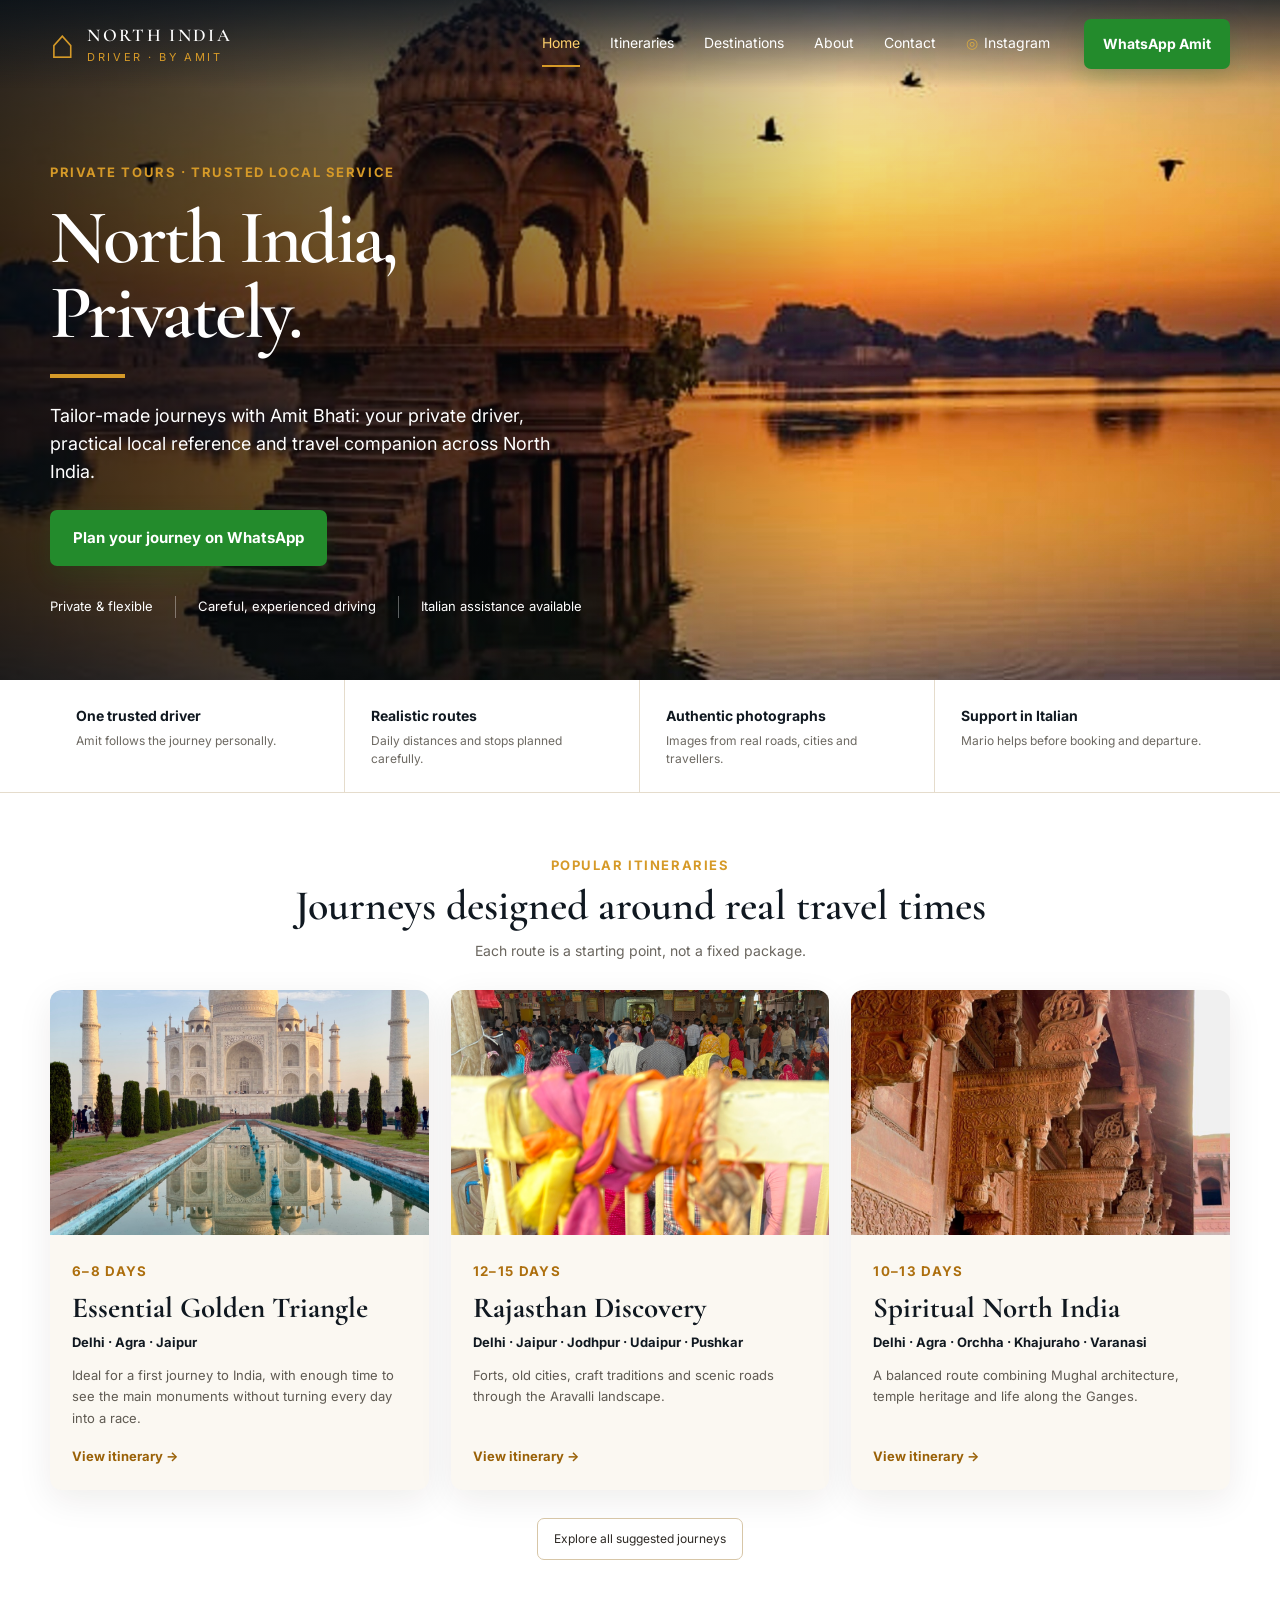
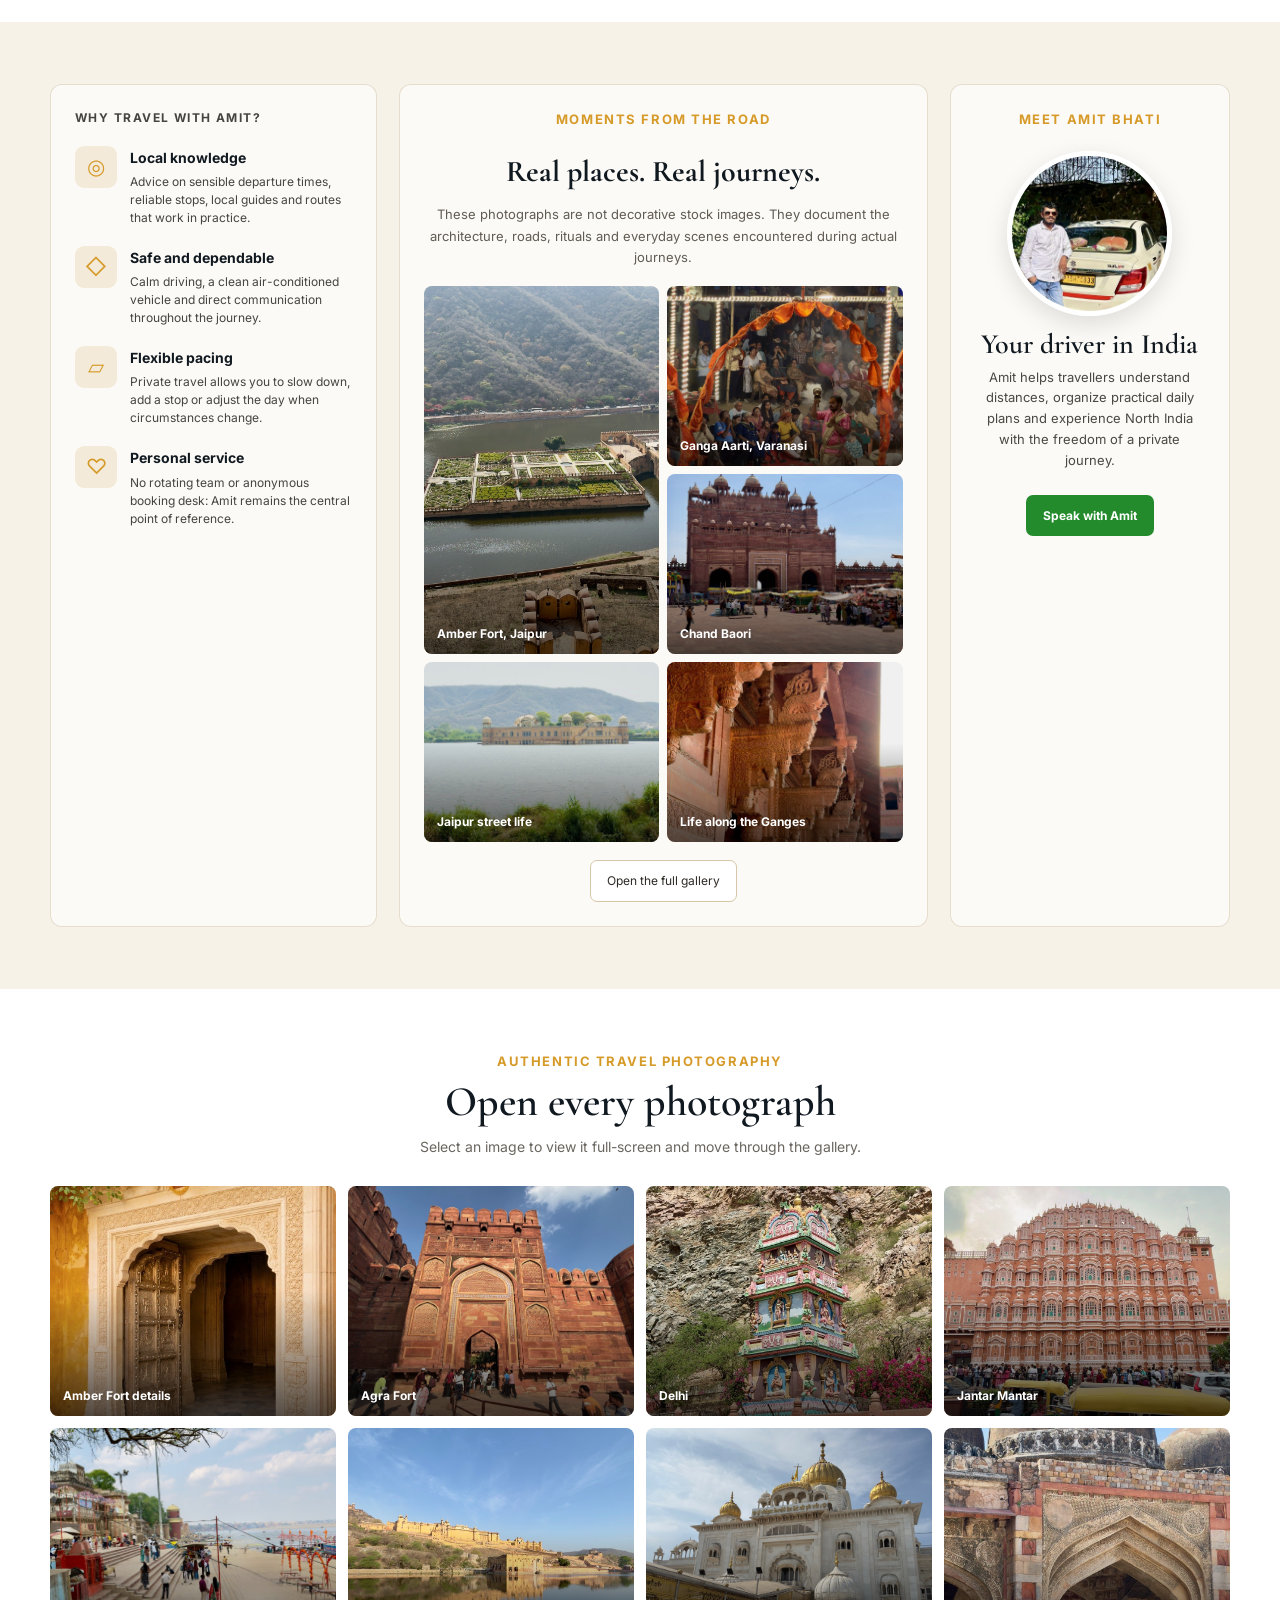
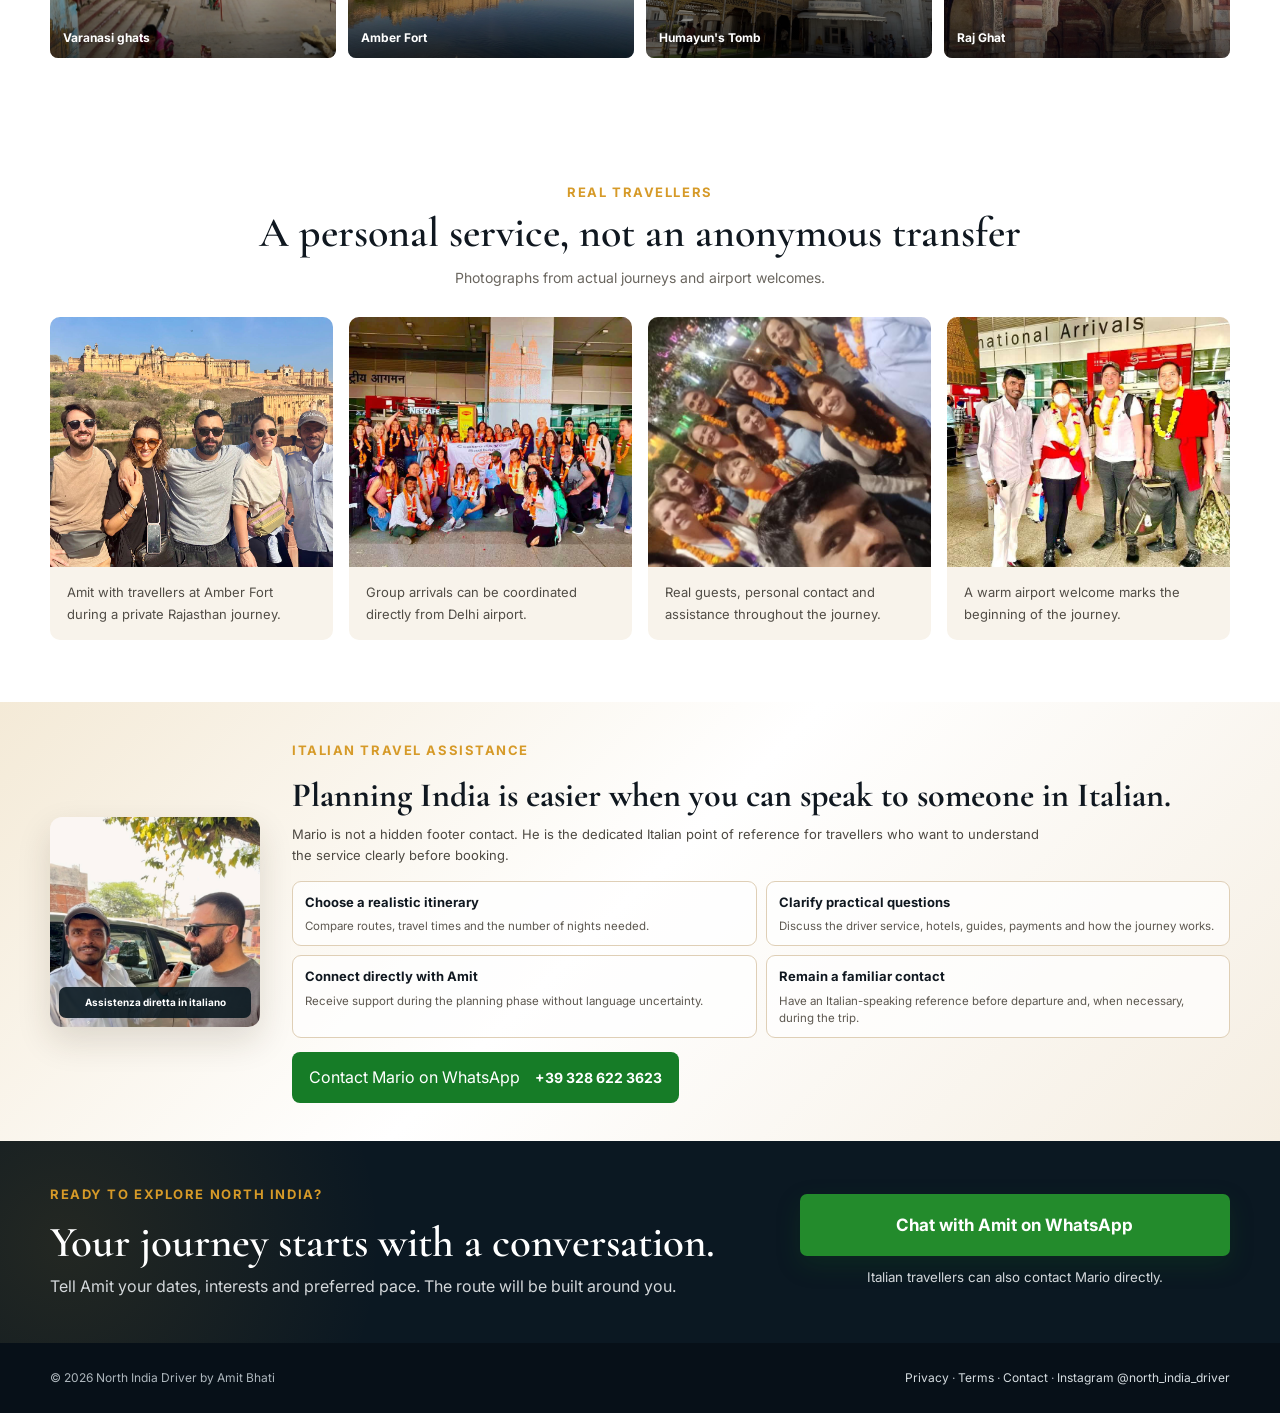
==== index.html @ 74a157ad "Add files via upload Initial website publication" ====
<!DOCTYPE html>

<html lang="en">
<head>
<meta charset="utf-8"/>
<meta content="width=device-width,initial-scale=1" name="viewport"/>
<title>North India Driver by Amit | Private Tailor-made Journeys</title>
<meta content="Private journeys across Delhi, Agra, Rajasthan, Varanasi and North India with Amit Bhati, plus dedicated Italian assistance from Mario." name="description"/>
<meta content="North India Driver by Amit | Private Tailor-made Journeys" property="og:title"/>
<meta content="Private journeys across Delhi, Agra, Rajasthan, Varanasi and North India with Amit Bhati, plus dedicated Italian assistance from Mario." property="og:description"/>
<meta content="https://www.northindiadriver.com/assets/images/hero-gadisar-sunset-wide.jpg" property="og:image"/>
<link href="assets/css/styles.css" rel="stylesheet"/>
<link href="assets/css/home-v12.css" rel="stylesheet"/>
<link href="https://www.northindiadriver.com/" rel="canonical"/><meta content="website" property="og:type"/><meta content="https://www.northindiadriver.com/" property="og:url"/></head>
<body class="v12-page">
<header class="v12-header" data-v12-header="">
<div class="v12-shell v12-nav">
<a aria-label="North India Driver home" class="v12-brand" href="index.html">
<span class="v12-brand-mark">⌂</span>
<span><strong>NORTH INDIA</strong><small>DRIVER · BY AMIT</small></span>
</a>
<nav class="v12-links" data-v12-menu="">
<a class="active" href="index.html">Home</a><a href="journeys.html">Itineraries</a><a href="places.html">Destinations</a><a href="#about-amit">About</a><a href="contact.html">Contact</a><a aria-label="Instagram north_india_driver" class="v18-instagram-link" href="https://www.instagram.com/north_india_driver/" rel="noopener" target="_blank">Instagram</a>
</nav>
<button aria-expanded="false" aria-label="Open menu" class="v12-menu" data-v12-toggle="" type="button">☰</button>
<a class="v12-whatsapp v12-whatsapp-top" href="https://wa.me/917982911129" rel="noopener" target="_blank">WhatsApp Amit</a>
</div>
</header>
<main>
<section class="v12-hero">
<div class="v12-shell v12-hero-inner">
<div class="v12-hero-copy">
<p class="v12-kicker">PRIVATE TOURS · TRUSTED LOCAL SERVICE</p>
<h1>North India,<br/>Privately.</h1>
<span class="v12-gold-line"></span>
<p class="v12-lead">Tailor-made journeys with Amit Bhati: your private driver, practical local reference and travel companion across North India.</p>
<a class="v12-whatsapp v12-whatsapp-main" href="https://wa.me/917982911129" rel="noopener" target="_blank">Plan your journey on WhatsApp</a>
<div class="v12-hero-trust"><span>Private &amp; flexible</span><span>Careful, experienced driving</span><span>Italian assistance available</span></div>
</div>
</div>
</section>
<section class="v13-trust-strip">
<div class="v12-shell v13-trust-grid">
<div><strong>One trusted driver</strong><span>Amit follows the journey personally.</span></div>
<div><strong>Realistic routes</strong><span>Daily distances and stops planned carefully.</span></div>
<div><strong>Authentic photographs</strong><span>Images from real roads, cities and travellers.</span></div>
<div><strong>Support in Italian</strong><span>Mario helps before booking and departure.</span></div>
</div>
</section>
<section class="v12-section v12-journeys">
<div class="v12-shell">
<div class="v12-heading"><p>POPULAR ITINERARIES</p><h2>Journeys designed around real travel times</h2><span>Each route is a starting point, not a fixed package.</span></div>
<div class="v13-featured-grid">
<a class="v13-featured-card" href="journeys.html#golden-triangle"><img alt="Taj Mahal at sunrise" src="assets/images/golden-triangle-taj.jpg?v=17"/><div><small>6–8 DAYS</small><h3>Essential Golden Triangle</h3><p>Delhi · Agra · Jaipur</p><span>Ideal for a first journey to India, with enough time to see the main monuments without turning every day into a race.</span><b>View itinerary →</b></div></a>
<a class="v13-featured-card" href="journeys.html#rajasthan"><img alt="Hawa Mahal in Jaipur" src="assets/images/rajasthan-hawa-mahal.jpg?v=17"/><div><small>12–15 DAYS</small><h3>Rajasthan Discovery</h3><p>Delhi · Jaipur · Jodhpur · Udaipur · Pushkar</p><span>Forts, old cities, craft traditions and scenic roads through the Aravalli landscape.</span><b>View itinerary →</b></div></a>
<a class="v13-featured-card" href="journeys.html#spiritual"><img alt="Monks beside the Ganges in Varanasi" src="assets/images/varanasi-monks-river.jpg"/><div><small>10–13 DAYS</small><h3>Spiritual North India</h3><p>Delhi · Agra · Orchha · Khajuraho · Varanasi</p><span>A balanced route combining Mughal architecture, temple heritage and life along the Ganges.</span><b>View itinerary →</b></div></a>
</div>
<div class="v13-center"><a class="v12-light-btn" href="journeys.html">Explore all suggested journeys</a></div>
</div>
</section>
<section class="v12-section v12-story" id="about-amit">
<div class="v12-shell v12-story-grid">
<div class="v12-why">
<p class="v12-label">WHY TRAVEL WITH AMIT?</p>
<article><span>◎</span><div><h3>Local knowledge</h3><p>Advice on sensible departure times, reliable stops, local guides and routes that work in practice.</p></div></article>
<article><span>◇</span><div><h3>Safe and dependable</h3><p>Calm driving, a clean air-conditioned vehicle and direct communication throughout the journey.</p></div></article>
<article><span>▱</span><div><h3>Flexible pacing</h3><p>Private travel allows you to slow down, add a stop or adjust the day when circumstances change.</p></div></article>
<article><span>♡</span><div><h3>Personal service</h3><p>No rotating team or anonymous booking desk: Amit remains the central point of reference.</p></div></article>
</div>
<div class="v12-road" id="road-gallery">
<p class="v12-label">MOMENTS FROM THE ROAD</p>
<h3 class="v13-gallery-title">Real places. Real journeys.</h3>
<p class="v13-gallery-intro">These photographs are not decorative stock images. They document the architecture, roads, rituals and everyday scenes encountered during actual journeys.</p>
<div class="v13-road-grid">
<button class="v13-photo v13-photo-large" data-caption="Amber Fort gardens, Jaipur" data-lightbox="assets/images/amber-fort-garden.jpg"><img alt="Amber Fort gardens" src="assets/images/amber-fort-garden.jpg"/><span>Amber Fort, Jaipur</span></button>
<button class="v13-photo" data-caption="Evening Ganga Aarti, Varanasi" data-lightbox="assets/images/varanasi-aarti.jpg?v=17"><img alt="Ganga Aarti in Varanasi" src="assets/images/varanasi-aarti.jpg?v=17"/><span>Ganga Aarti, Varanasi</span></button>
<button class="v13-photo" data-caption="Chand Baori stepwell, Abhaneri" data-lightbox="assets/images/chand-baori.jpg"><img alt="Chand Baori stepwell" src="assets/images/chand-baori.jpg"/><span>Chand Baori</span></button>
<button class="v13-photo" data-caption="Street life at Hawa Mahal, Jaipur" data-lightbox="assets/images/hawa-mahal-street.jpg"><img alt="Street life at Hawa Mahal" src="assets/images/hawa-mahal-street.jpg"/><span>Jaipur street life</span></button>
<button class="v13-photo" data-caption="Life beside the Ganges, Varanasi" data-lightbox="assets/images/varanasi-monks-river.jpg"><img alt="Monks beside the Ganges" src="assets/images/varanasi-monks-river.jpg"/><span>Life along the Ganges</span></button>
</div>
<a class="v12-light-btn" href="#full-gallery">Open the full gallery</a>
</div>
<aside class="v12-amit-card">
<p class="v12-label">MEET AMIT BHATI</p>
<img alt="Amit Bhati, private driver in North India" src="assets/images/amit-car.jpg"/>
<h3>Your driver in India</h3>
<p>Amit helps travellers understand distances, organize practical daily plans and experience North India with the freedom of a private journey.</p>
<a class="v12-green-btn" href="https://wa.me/917982911129" rel="noopener" target="_blank">Speak with Amit</a>
</aside>
</div>
</section>
<section class="v12-section v13-full-gallery" id="full-gallery">
<div class="v12-shell">
<div class="v12-heading"><p>AUTHENTIC TRAVEL PHOTOGRAPHY</p><h2>Open every photograph</h2><span>Select an image to view it full-screen and move through the gallery.</span></div>
<div class="v13-gallery-grid">
<button data-caption="Decorated doorway at Amber Fort" data-lightbox="assets/images/amber-doorway.jpg"><img alt="Decorated doorway at Amber Fort" src="assets/images/amber-doorway.jpg"/><span>Amber Fort details</span></button>
<button data-caption="Agra Fort" data-lightbox="assets/images/agra-fort.jpg"><img alt="Agra Fort" src="assets/images/agra-fort.jpg"/><span>Agra Fort</span></button>
<button data-caption="Gurdwara in Delhi" data-lightbox="assets/images/gurdwara.jpg"><img alt="Gurdwara in Delhi" src="assets/images/gurdwara.jpg"/><span>Delhi</span></button>
<button data-caption="Jantar Mantar, Jaipur" data-lightbox="assets/images/jantar-mantar.jpg"><img alt="Jantar Mantar Jaipur" src="assets/images/jantar-mantar.jpg"/><span>Jantar Mantar</span></button>
<button data-caption="Varanasi ghats during the day" data-lightbox="assets/images/varanasi-ghats-day.jpg"><img alt="Varanasi ghats" src="assets/images/varanasi-ghats-day.jpg"/><span>Varanasi ghats</span></button>
<button data-caption="Amber Fort and Maota Lake" data-lightbox="assets/images/amber-lake-view.jpg"><img alt="Amber Fort and lake" src="assets/images/amber-lake-view.jpg"/><span>Amber Fort</span></button>
<button data-caption="Humayun's Tomb, Delhi" data-lightbox="assets/images/humayun-tomb.jpg"><img alt="Humayun's Tomb" src="assets/images/humayun-tomb.jpg"/><span>Humayun's Tomb</span></button>
<button data-caption="Raj Ghat memorial, Delhi" data-lightbox="assets/images/raj-ghat.jpg"><img alt="Raj Ghat memorial" src="assets/images/raj-ghat.jpg"/><span>Raj Ghat</span></button>
</div>
</div>
</section>
<section class="v12-section v12-proof">
<div class="v12-shell">
<div class="v12-heading"><p>REAL TRAVELLERS</p><h2>A personal service, not an anonymous transfer</h2><span>Photographs from actual journeys and airport welcomes.</span></div>
<div class="v12-proof-grid v18-proof-grid">
<figure><img alt="Amit with travellers at Amber Fort" src="assets/images/real-travellers-amber.jpg?v=18"/><figcaption>Amit with travellers at Amber Fort during a private Rajasthan journey.</figcaption></figure>
<figure><img alt="Large group welcomed at Delhi airport" src="assets/images/real-travellers-airport-group.jpg?v=18"/><figcaption>Group arrivals can be coordinated directly from Delhi airport.</figcaption></figure>
<figure><img alt="Amit with a group of travellers" src="assets/images/real-travellers-selfie.jpg?v=18"/><figcaption>Real guests, personal contact and assistance throughout the journey.</figcaption></figure>
<figure><img alt="Travellers welcomed at Delhi airport" src="assets/images/real-travellers-airport-welcome.jpg?v=18"/><figcaption>A warm airport welcome marks the beginning of the journey.</figcaption></figure>
</div>
</div>
</section>
<section class="v13-italian" id="italian-assistance">
<div class="v12-shell v13-italian-grid">
<div class="v13-italian-image"><img alt="Mario, Italian assistance for North India Driver" src="assets/images/mario-india.jpg?v=17"/><span>Assistenza diretta in italiano</span></div>
<div class="v13-italian-copy">
<p class="v12-label">ITALIAN TRAVEL ASSISTANCE</p>
<h2>Planning India is easier when you can speak to someone in Italian.</h2>
<p class="v13-italian-lead">Mario is not a hidden footer contact. He is the dedicated Italian point of reference for travellers who want to understand the service clearly before booking.</p>
<div class="v13-support-list">
<div><strong>Choose a realistic itinerary</strong><span>Compare routes, travel times and the number of nights needed.</span></div>
<div><strong>Clarify practical questions</strong><span>Discuss the driver service, hotels, guides, payments and how the journey works.</span></div>
<div><strong>Connect directly with Amit</strong><span>Receive support during the planning phase without language uncertainty.</span></div>
<div><strong>Remain a familiar contact</strong><span>Have an Italian-speaking reference before departure and, when necessary, during the trip.</span></div>
</div>
<a class="v13-mario-btn" href="https://wa.me/393286223623" rel="noopener" target="_blank"><span>Contact Mario on WhatsApp</span><b>+39 328 622 3623</b></a>
</div>
</div>
</section>
<section class="v12-cta">
<div class="v12-shell v12-cta-grid"><div><p>READY TO EXPLORE NORTH INDIA?</p><h2>Your journey starts with a conversation.</h2><span>Tell Amit your dates, interests and preferred pace. The route will be built around you.</span></div><div class="v12-cta-action"><a class="v12-whatsapp v12-whatsapp-cta" href="https://wa.me/917982911129" rel="noopener" target="_blank">Chat with Amit on WhatsApp</a><small>Italian travellers can also contact Mario directly.</small></div></div>
</section>
</main>
<footer class="v12-footer"><div class="v12-shell"><span>© <span data-year=""></span> North India Driver by Amit Bhati</span><span><a href="privacy.html">Privacy</a> · <a href="terms.html">Terms</a> · <a href="contact.html">Contact</a> · <a href="https://www.instagram.com/north_india_driver/" rel="noopener" target="_blank">Instagram @north_india_driver</a></span></div></footer>
<div aria-hidden="true" class="v13-lightbox" data-lightbox-modal=""><button aria-label="Close gallery" class="v13-lightbox-close" data-lightbox-close="">×</button><button aria-label="Previous image" class="v13-lightbox-prev" data-lightbox-prev="">‹</button><figure><img alt="" data-lightbox-image=""/><figcaption data-lightbox-caption=""></figcaption></figure><button aria-label="Next image" class="v13-lightbox-next" data-lightbox-next="">›</button></div>
<script src="assets/js/main.js"></script>
</body>
</html>
---- assets/css/styles.css ----
:root{
  --forest:#1F4734;--forest-2:#173626;--sand:#D8C7A0;--ivory:#FAF8F4;
  --white:#FFFFFF;--charcoal:#2D2D2D;--muted:#6B6B6B;--gold:#B9933F;
  --line:rgba(45,45,45,.14);--shadow:0 12px 40px rgba(0,0,0,.06);
  --radius-s:4px;--radius-m:8px;--container:1280px;
  --space-1:.5rem;--space-2:1rem;--space-3:1.5rem;--space-4:2.5rem;
  --space-5:4rem;--space-6:6rem;--space-7:10rem
}
*{box-sizing:border-box}
html{scroll-behavior:smooth}
body{margin:0;font-family:Inter,ui-sans-serif,system-ui,-apple-system,BlinkMacSystemFont,"Segoe UI",sans-serif;color:var(--charcoal);background:var(--ivory);line-height:1.65;-webkit-font-smoothing:antialiased}
img{display:block;max-width:100%;height:auto}
a{color:inherit;text-decoration:none}
button,input,textarea,select{font:inherit}
button{cursor:pointer}
.skip-link{position:fixed;left:1rem;top:-4rem;z-index:1000;background:#fff;padding:.75rem 1rem;border-radius:4px}
.skip-link:focus{top:1rem}
.container{width:min(calc(100% - 3rem),var(--container));margin-inline:auto}
.eyebrow{text-transform:uppercase;letter-spacing:.16em;font-size:.74rem;font-weight:700;color:var(--gold)}
.display{font-family:Georgia,"Times New Roman",serif;font-weight:500;line-height:.98;letter-spacing:-.035em;margin:0}
h1{font-size:clamp(3.3rem,7vw,6.2rem)}
h2{font-size:clamp(2.5rem,4vw,4.4rem)}
h3{font-size:clamp(1.65rem,2vw,2.3rem)}
p{margin:0 0 1rem}
.lead{font-size:clamp(1.1rem,1.7vw,1.35rem);max-width:42rem}
.muted{color:var(--muted)}
.section{padding:var(--space-7) 0}
.section-sm{padding:var(--space-6) 0}
.surface{background:#fff}
.grid-2{display:grid;grid-template-columns:1fr 1fr;gap:clamp(2rem,5vw,6rem);align-items:center}
.grid-3{display:grid;grid-template-columns:repeat(3,1fr);gap:2rem}
.stack>*+*{margin-top:1.25rem}
.btn{display:inline-flex;align-items:center;justify-content:center;gap:.65rem;min-height:48px;padding:.8rem 1.25rem;border:1px solid transparent;border-radius:var(--radius-s);font-weight:650;transition:180ms ease-out}
.btn-primary{background:var(--forest);color:#fff}.btn-primary:hover{background:var(--forest-2);transform:translateY(-1px)}
.btn-secondary{border-color:rgba(255,255,255,.7);color:#fff;background:rgba(0,0,0,.08)}.btn-secondary:hover{background:rgba(255,255,255,.12)}
.btn-outline{border-color:var(--forest);color:var(--forest);background:transparent}.btn-outline:hover{background:rgba(31,71,52,.06)}
.text-link{font-weight:700;color:var(--forest);display:inline-flex;gap:.5rem;align-items:center}.text-link::after{content:"→";transition:180ms}.text-link:hover::after{transform:translateX(4px)}
.site-header{position:fixed;inset:0 0 auto;z-index:50;color:white;transition:240ms ease-out}
.site-header.scrolled,.site-header.inner{color:var(--charcoal);background:rgba(250,248,244,.96);backdrop-filter:blur(14px);border-bottom:1px solid rgba(45,45,45,.08)}
.nav{min-height:92px;display:grid;grid-template-columns:1fr auto 1fr;align-items:center;gap:2rem}
.brand{display:flex;align-items:center;gap:.8rem}.compass{width:34px;height:34px;border:1px solid currentColor;border-radius:50%;position:relative;display:inline-block}
.compass::before{content:"";position:absolute;left:50%;top:50%;width:2px;height:17px;background:currentColor;transform:translate(-50%,-50%) rotate(32deg)}
.brand-copy strong{display:block;font-family:Georgia,serif;font-size:1.1rem;font-weight:500}.brand-copy span{display:block;font-size:.67rem;letter-spacing:.08em;text-transform:uppercase;opacity:.8}
.nav-links{display:flex;gap:1.65rem;font-size:.92rem}.nav-actions{display:flex;justify-content:flex-end}.nav-toggle{display:none;background:none;border:0;color:inherit;padding:.5rem}.nav-toggle span{display:block;width:24px;height:1px;background:currentColor;margin:5px 0}
.hero{min-height:100svh;position:relative;color:#fff;display:flex;align-items:flex-end;background:linear-gradient(180deg,rgba(0,0,0,.16),rgba(0,0,0,.62)),url("https://images.unsplash.com/photo-1477587458883-47145ed94245?auto=format&fit=crop&w=2200&q=82") center/cover no-repeat}
.hero-content{padding:10rem 0 6rem;max-width:850px}.hero p{font-size:clamp(1.05rem,1.7vw,1.35rem);max-width:39rem;margin:1.5rem 0 2rem}.hero-actions{display:flex;gap:1rem;flex-wrap:wrap}.trust-row{display:flex;gap:1.5rem;flex-wrap:wrap;margin-top:2.5rem;font-size:.88rem;opacity:.9}.trust-row span::before{content:"✓";margin-right:.45rem;color:var(--sand)}
.intro-grid{display:grid;grid-template-columns:1.05fr .95fr;gap:6rem;align-items:start}.pillars{display:grid;grid-template-columns:repeat(3,1fr);gap:2rem;margin-top:4rem}.pillar{border-top:2px solid var(--forest);padding-top:1rem}.pillar h3{font-family:Georgia,serif;font-weight:500;font-size:1.6rem;margin:.2rem 0 .5rem}
.story-image{min-height:650px;background:url("https://images.unsplash.com/photo-1500530855697-b586d89ba3ee?auto=format&fit=crop&w=1400&q=82") center/cover;border-radius:var(--radius-m)}.story-panel{padding:clamp(1rem,4vw,4rem)}.signature{font-family:Georgia,serif;font-size:2rem;font-style:italic;color:var(--forest)}
.journeys-grid{display:grid;grid-template-columns:1.5fr 1fr;grid-template-rows:repeat(3,220px);gap:1rem;margin-top:3rem}.journey-tile{position:relative;overflow:hidden;border-radius:var(--radius-m);color:white;min-height:220px}.journey-tile:first-child{grid-row:1/4}.journey-tile img{width:100%;height:100%;object-fit:cover;transition:400ms ease-out}.journey-tile::after{content:"";position:absolute;inset:0;background:linear-gradient(180deg,transparent,rgba(0,0,0,.68))}.journey-tile:hover img{transform:scale(1.02)}.journey-copy{position:absolute;z-index:2;left:1.5rem;right:1.5rem;bottom:1.4rem}.journey-copy h3{font-family:Georgia,serif;font-weight:500;margin:0;font-size:2rem}.journey-copy p{margin:.35rem 0 0;opacity:.88;font-size:.9rem}
.place-list{display:grid;gap:5rem;margin-top:4rem}.place{display:grid;grid-template-columns:.6fr 1.4fr;gap:3rem;align-items:end}.place:nth-child(even){grid-template-columns:1.4fr .6fr}.place:nth-child(even) .place-copy{order:2}.place-photo{aspect-ratio:16/9;overflow:hidden;border-radius:var(--radius-m)}.place-photo img{width:100%;height:100%;object-fit:cover;transition:400ms}.place:hover img{transform:scale(1.02)}.place-copy h3{font-family:Georgia,serif;font-size:clamp(2.6rem,5vw,5rem);font-weight:500;margin:0}
.quote-section{background:#efe9dc}.quote{max-width:900px;margin:auto;text-align:center}.quote blockquote{font-family:Georgia,serif;font-size:clamp(2.4rem,5vw,4.6rem);line-height:1.04;margin:0 0 2rem}.quote-meta{font-size:.9rem;color:var(--muted)}
.notes-grid{display:grid;grid-template-columns:repeat(2,1fr);gap:2rem;margin-top:3rem}.note-card{background:#fff;border-radius:var(--radius-m);overflow:hidden;box-shadow:var(--shadow)}.note-card img{aspect-ratio:3/2;width:100%;object-fit:cover}.note-body{padding:1.5rem}.note-body h3{font-family:Georgia,serif;font-size:2rem;font-weight:500;margin:.3rem 0 .75rem}.meta{display:flex;gap:1rem;flex-wrap:wrap;font-size:.8rem;color:var(--muted)}
.cta{background:var(--forest);color:white;text-align:center;padding:8rem 0}.cta p{max-width:42rem;margin:1.5rem auto 2rem;color:rgba(255,255,255,.8)}
.site-footer{background:#15281e;color:#fff;padding:4rem 0 2rem}.footer-grid{display:grid;grid-template-columns:1.4fr repeat(3,1fr);gap:3rem}.footer-title{font-family:Georgia,serif;font-size:2rem;margin:0 0 .75rem}.footer-col h4{font-size:.75rem;text-transform:uppercase;letter-spacing:.12em;color:var(--sand)}.footer-col a{display:block;padding:.25rem 0;color:rgba(255,255,255,.76)}.footer-bottom{display:flex;justify-content:space-between;gap:1rem;margin-top:3rem;padding-top:1.5rem;border-top:1px solid rgba(255,255,255,.12);font-size:.8rem;color:rgba(255,255,255,.62)}
.page-hero{min-height:72svh;display:flex;align-items:flex-end;color:#fff;padding:9rem 0 5rem;background:linear-gradient(180deg,rgba(0,0,0,.16),rgba(0,0,0,.62)),var(--bg) center/cover no-repeat}.page-hero.compact{min-height:48svh}.quick-facts{display:grid;grid-template-columns:repeat(4,1fr);gap:1rem;margin-top:-2rem;position:relative;z-index:3}.fact{background:#fff;padding:1.3rem;border-radius:var(--radius-m);box-shadow:var(--shadow)}.fact span{font-size:.74rem;text-transform:uppercase;letter-spacing:.1em;color:var(--muted)}.fact strong{display:block;margin-top:.35rem}
.prose{max-width:760px;margin-inline:auto}.prose p{font-size:1.08rem}.route{border-left:1px solid var(--line);margin-left:.7rem;padding-left:2rem}.route-stop{position:relative;padding-bottom:2rem}.route-stop::before{content:"";position:absolute;left:-2.4rem;top:.45rem;width:.75rem;height:.75rem;background:var(--gold);border-radius:50%;box-shadow:0 0 0 5px var(--ivory)}.route-stop h3{font-family:Georgia,serif;font-weight:500;margin:0}
.form-grid{display:grid;grid-template-columns:1fr 1fr;gap:1rem}.field{display:flex;flex-direction:column;gap:.45rem}.field.full{grid-column:1/-1}label{font-size:.86rem;font-weight:650}input,textarea,select{width:100%;min-height:56px;padding:.8rem 1rem;border:1px solid rgba(45,45,45,.22);border-radius:4px;background:#fff;color:var(--charcoal)}textarea{min-height:150px;resize:vertical}input:focus,textarea:focus,select:focus{outline:3px solid rgba(31,71,52,.18);border-color:var(--forest)}
.contact-card{background:#fff;padding:clamp(1.5rem,4vw,3rem);border-radius:var(--radius-m);box-shadow:var(--shadow)}
.legal{padding-top:10rem}.legal h1{font-size:clamp(2.7rem,6vw,5rem)}.legal h2{font-size:2rem;margin-top:2.5rem}.mobile-menu{display:none}
@media (max-width:980px){.nav{grid-template-columns:1fr auto}.nav-links,.nav-actions{display:none}.nav-toggle{display:block}.mobile-menu{display:none;position:fixed;inset:0;background:var(--ivory);color:var(--charcoal);z-index:45;padding:8rem 2rem 2rem}.mobile-menu.open{display:block}.mobile-menu a{display:block;font-family:Georgia,serif;font-size:2.3rem;padding:.55rem 0}.grid-2,.intro-grid{grid-template-columns:1fr}.pillars,.grid-3{grid-template-columns:1fr}.journeys-grid{grid-template-columns:1fr;grid-template-rows:auto}.journey-tile:first-child{grid-row:auto;min-height:460px}.place,.place:nth-child(even){grid-template-columns:1fr}.place:nth-child(even) .place-copy{order:0}.quick-facts{grid-template-columns:repeat(2,1fr)}.footer-grid{grid-template-columns:1fr 1fr}}
@media (max-width:640px){:root{--space-7:6.5rem;--space-6:4.5rem}.container{width:min(calc(100% - 2rem),var(--container))}.nav{min-height:76px}.brand-copy span{display:none}.hero{min-height:88svh;background-position:60% center}.hero-content{padding-bottom:3rem}.hero-actions{flex-direction:column;align-items:stretch}.btn{width:100%}.trust-row{display:grid;gap:.5rem}.story-image{min-height:470px}.notes-grid{grid-template-columns:1fr}.quick-facts{grid-template-columns:1fr 1fr}.form-grid{grid-template-columns:1fr}.field.full{grid-column:auto}.footer-grid{grid-template-columns:1fr}.footer-bottom{flex-direction:column}.page-hero{min-height:64svh}}
@media (prefers-reduced-motion:reduce){*{scroll-behavior:auto!important;animation:none!important;transition:none!important}}

/* ===== North India Driver v2 additions ===== */
:root{
  --cream:#f4efe6;
  --ink:#183327;
  --moss:#254d38;
  --bronze:#b48a43;
}
.site-header.hero-nav{background:linear-gradient(180deg,rgba(8,21,15,.58),rgba(8,21,15,0));}
.hero-v2{
  min-height:94svh;
  display:flex;
  align-items:center;
  color:#fff;
  position:relative;
  background:
    linear-gradient(90deg,rgba(8,20,15,.78) 0%,rgba(8,20,15,.50) 38%,rgba(8,20,15,.14) 72%,rgba(8,20,15,.05) 100%),
    url("https://images.unsplash.com/photo-1524492412937-b28074a5d7da?auto=format&fit=crop&w=2400&q=92") center 46%/cover no-repeat;
}
.hero-v2::after{
  content:"";
  position:absolute;
  inset:auto 0 0;
  height:180px;
  background:linear-gradient(180deg,transparent,rgba(0,0,0,.22));
}
.hero-v2 .container{position:relative;z-index:2}
.hero-v2-content{padding:10rem 0 7rem;max-width:860px}
.hero-v2 h1{max-width:820px;font-size:clamp(3.5rem,6.2vw,6.8rem);line-height:.95}
.hero-v2 p{max-width:660px;font-size:clamp(1.05rem,1.6vw,1.3rem);color:rgba(255,255,255,.88);margin:1.5rem 0 2rem}
.hero-v2-actions{display:flex;gap:1rem;flex-wrap:wrap}
.whatsapp-btn{background:#fff;color:var(--forest);border-color:#fff}
.whatsapp-btn:hover{background:#efe9dc}
.hero-badges{display:flex;gap:1.25rem;flex-wrap:wrap;margin-top:2rem;font-size:.86rem;color:rgba(255,255,255,.86)}
.hero-badges span{display:flex;gap:.4rem;align-items:center}
.hero-badges span::before{content:"✓";color:#dfc17f}

.service-intro{background:var(--cream)}
.kicker-center{text-align:center}
.service-grid{
  display:grid;
  grid-template-columns:repeat(3,1fr);
  gap:1.5rem;
  margin-top:3rem;
}
.service-card{
  background:white;
  border:1px solid rgba(24,51,39,.10);
  border-radius:18px;
  padding:2rem;
  box-shadow:0 14px 40px rgba(22,45,34,.06);
}
.service-card .num{font-family:Georgia,serif;font-size:2rem;color:var(--bronze)}
.service-card h3{font-family:Georgia,serif;font-weight:500;font-size:1.7rem;margin:.4rem 0 .8rem}
.people-section{background:white}
.people-grid{display:grid;grid-template-columns:1fr 1fr;gap:2rem}
.person-card{border-radius:20px;overflow:hidden;background:var(--cream);display:grid;grid-template-columns:.9fr 1.1fr;min-height:420px}
.person-photo{min-height:420px;background-size:cover;background-position:center}
.person-photo.placeholder-amit{background:linear-gradient(180deg,rgba(0,0,0,.04),rgba(0,0,0,.12)),url("../images/amit-car.jpg") center/cover}
.person-photo.placeholder-mario{background:linear-gradient(180deg,rgba(0,0,0,.03),rgba(0,0,0,.10)),url("../images/mario-india.jpg") center 58%/cover}
.person-copy{padding:2rem;display:flex;flex-direction:column;justify-content:center}
.person-copy h3{font-family:Georgia,serif;font-weight:500;font-size:2.3rem;margin:.2rem 0}
.person-role{font-size:.78rem;letter-spacing:.12em;text-transform:uppercase;color:var(--bronze);font-weight:700}
.person-actions{display:flex;gap:.8rem;flex-wrap:wrap;margin-top:1rem}
.contact-strip{background:var(--forest);color:white}
.contact-strip-grid{display:grid;grid-template-columns:1.3fr 1fr 1fr;gap:1.5rem;align-items:center}
.contact-box{border-left:1px solid rgba(255,255,255,.22);padding-left:1.5rem}
.contact-box strong{display:block;font-family:Georgia,serif;font-size:1.6rem;font-weight:500}
.contact-box a{color:#fff;text-decoration:underline;text-underline-offset:4px}
.email-pending{display:inline-flex;padding:.45rem .7rem;border-radius:999px;background:rgba(255,255,255,.1);font-size:.8rem;margin-top:.6rem}
.itinerary-preview{background:#fff}
.itinerary-grid{display:grid;grid-template-columns:repeat(3,1fr);gap:1.5rem;margin-top:3rem}
.itinerary-card{position:relative;min-height:420px;border-radius:18px;overflow:hidden;color:white}
.itinerary-card img{width:100%;height:100%;object-fit:cover}
.itinerary-card::after{content:"";position:absolute;inset:0;background:linear-gradient(180deg,transparent 30%,rgba(0,0,0,.78))}
.itinerary-info{position:absolute;z-index:2;left:1.4rem;right:1.4rem;bottom:1.3rem}
.itinerary-info h3{font-family:Georgia,serif;font-size:2rem;font-weight:500;margin:0}
.floating-help{
  position:fixed;
  right:1rem;
  bottom:1rem;
  z-index:60;
  display:grid;
  gap:.6rem;
}
.floating-help a{
  display:flex;
  align-items:center;
  gap:.55rem;
  padding:.8rem 1rem;
  border-radius:999px;
  box-shadow:0 10px 28px rgba(0,0,0,.18);
  font-weight:700;
}
.floating-help .india{background:#fff;color:var(--forest)}
.floating-help .italy{background:#2d5d43;color:#fff}
.photo-note{font-size:.8rem;color:var(--muted);font-style:italic;margin-top:.8rem}

@media (max-width:980px){
  .service-grid,.itinerary-grid{grid-template-columns:1fr}
  .people-grid{grid-template-columns:1fr}
  .person-card{grid-template-columns:1fr}
  .contact-strip-grid{grid-template-columns:1fr}
  .contact-box{border-left:0;border-top:1px solid rgba(255,255,255,.22);padding-left:0;padding-top:1rem}
}
@media (max-width:640px){
  .hero-v2 h1{font-size:clamp(3rem,15vw,4.7rem)}
  .hero-v2-actions{flex-direction:column}
  .person-photo{min-height:360px}
  .floating-help a{font-size:.82rem;padding:.7rem .85rem}
}

.real-gallery{background:var(--cream)}
.real-gallery-grid{display:grid;grid-template-columns:repeat(4,1fr);gap:1rem;margin-top:2.5rem}
.real-gallery-grid figure{margin:0;border-radius:16px;overflow:hidden;background:#fff;box-shadow:0 12px 32px rgba(22,45,34,.07)}
.real-gallery-grid img{width:100%;height:330px;object-fit:cover;display:block}
.real-gallery-grid figcaption{padding:.9rem 1rem;font-size:.86rem;color:var(--muted)}
@media(max-width:980px){.real-gallery-grid{grid-template-columns:repeat(2,1fr)}}
@media(max-width:640px){.real-gallery-grid{grid-template-columns:1fr}.real-gallery-grid img{height:360px}}

/* ===== V4 compact team and refined hero ===== */
.hero-v2-content{padding:9rem 0 5rem;max-width:760px}
.hero-v2 h1{font-size:clamp(3.7rem,6vw,6.4rem);line-height:.94;letter-spacing:-.035em}
.hero-v2 p{max-width:590px}
.people-section{padding-top:5rem;padding-bottom:5rem}
.people-section .display{max-width:760px}
.people-grid.compact-team{
  grid-template-columns:1fr 1fr;
  gap:1.25rem;
  margin-top:2.3rem !important;
}
.compact-person{
  display:grid;
  grid-template-columns:155px 1fr;
  min-height:0;
  border:1px solid rgba(24,51,39,.10);
  border-radius:18px;
  overflow:hidden;
  background:#f7f3eb;
  box-shadow:0 10px 30px rgba(22,45,34,.05);
}
.compact-person .person-photo{
  min-height:245px;
  height:100%;
}
.compact-person .person-copy{
  padding:1.45rem 1.55rem;
}
.compact-person .person-copy h3{
  font-size:2rem;
  margin:.15rem 0 .55rem;
}
.compact-person .person-copy p{
  font-size:.93rem;
  line-height:1.55;
  margin:.2rem 0;
}
.compact-person .person-actions{
  margin-top:.85rem;
}
.compact-person .btn{
  padding:.72rem .9rem;
  font-size:.82rem;
}
.compact-person .photo-note{display:none}
.team-intro{
  display:flex;
  align-items:end;
  justify-content:space-between;
  gap:2rem;
}
.team-intro p{max-width:430px;margin:0}
@media(max-width:900px){
  .people-grid.compact-team{grid-template-columns:1fr}
}
@media(max-width:620px){
  .team-intro{display:block}
  .compact-person{grid-template-columns:112px 1fr}
  .compact-person .person-photo{min-height:220px}
  .compact-person .person-copy{padding:1.15rem}
  .compact-person .person-copy h3{font-size:1.65rem}
}

/* ===== V5 — Homepage aligned to the approved mockup ===== */
body.home-v5{background:#f8f6f2;color:#1a2d27}
.v5-header{
  position:absolute;
  top:0; left:0; right:0;
  z-index:50;
  background:rgba(255,255,255,.96);
  border-bottom:1px solid rgba(20,42,34,.08);
}
.v5-nav{
  height:82px;
  display:grid;
  grid-template-columns:auto 1fr auto;
  align-items:center;
  gap:2rem;
}
.v5-brand{
  display:flex;
  align-items:center;
  gap:.85rem;
  color:#17342b;
  text-decoration:none;
}
.v5-brand-mark{
  width:44px;height:52px;
  border:1px solid #bd8d3a;
  border-radius:50% 50% 8px 8px;
  display:grid;place-items:center;
  color:#bd8d3a;
  font-family:Georgia,serif;
  font-size:1.45rem;
}
.v5-brand-copy strong{
  display:block;
  font-family:Georgia,serif;
  font-size:1.48rem;
  letter-spacing:.06em;
  font-weight:500;
  text-transform:uppercase;
}
.v5-brand-copy span{
  display:block;
  margin-top:.15rem;
  color:#b67f2a;
  letter-spacing:.22em;
  font-size:.72rem;
  text-transform:uppercase;
}
.v5-links{
  display:flex;
  justify-content:center;
  gap:2rem;
}
.v5-links a{
  color:#111;
  text-decoration:none;
  font-size:.92rem;
}
.v5-links a.active{color:#b67f2a;border-bottom:1px solid #b67f2a;padding-bottom:.55rem}
.v5-nav-actions{display:flex;align-items:center;gap:1rem}
.v5-lang{font-size:.86rem;color:#1d2d27}
.v5-contact-top{
  display:inline-flex;
  align-items:center;
  gap:.5rem;
  padding:.95rem 1.15rem;
  background:#17392f;
  color:#fff;
  text-decoration:none;
  border-radius:3px;
  font-size:.82rem;
  letter-spacing:.05em;
}
.v5-hero{
  min-height:735px;
  padding-top:82px;
  position:relative;
  display:flex;
  align-items:center;
  background:
    linear-gradient(90deg,rgba(255,248,233,.94) 0%,rgba(255,247,231,.76) 37%,rgba(255,247,231,.10) 63%),
    url("https://images.unsplash.com/photo-1599661046289-e31897846e41?auto=format&fit=crop&w=2400&q=92") center 45%/cover no-repeat;
}
.v5-hero-inner{
  position:relative;
  z-index:2;
  padding:6.7rem 0 9rem;
}
.v5-hero-copy{max-width:630px}
.v5-hero h1{
  margin:0;
  font-family:Georgia,serif;
  font-weight:400;
  font-size:clamp(3.7rem,5.8vw,6rem);
  line-height:.98;
  letter-spacing:-.035em;
  color:#183329;
}
.v5-hero h1 em{
  display:block;
  color:#b4771e;
  font-weight:400;
}
.v5-divider{
  display:flex;align-items:center;gap:.7rem;
  width:335px;
  margin:1.8rem 0 1.35rem;
  color:#b67f2a;
}
.v5-divider::before,.v5-divider::after{content:"";height:1px;background:#b67f2a;flex:1}
.v5-divider span{font-size:.8rem}
.v5-hero p{
  max-width:480px;
  font-size:1.08rem;
  line-height:1.55;
  color:#20372f;
}
.v5-hero-actions{display:flex;gap:1rem;margin-top:1.8rem;flex-wrap:wrap}
.v5-btn-dark,.v5-btn-ghost{
  display:inline-flex;align-items:center;gap:.65rem;
  padding:1rem 1.25rem;
  text-decoration:none;
  border-radius:3px;
  font-size:.82rem;
  letter-spacing:.04em;
}
.v5-btn-dark{background:#17392f;color:#fff}
.v5-btn-ghost{border:1px solid rgba(255,255,255,.78);color:#fff;background:rgba(30,45,38,.18);backdrop-filter:blur(4px)}
.v5-benefits-wrap{
  position:absolute;
  left:0;right:0;bottom:-1px;
  z-index:5;
}
.v5-benefits{
  background:rgba(255,255,255,.96);
  box-shadow:0 8px 30px rgba(20,42,34,.12);
  display:grid;
  grid-template-columns:repeat(4,1fr);
  padding:1.8rem 2.25rem;
}
.v5-benefit{
  display:grid;
  grid-template-columns:42px 1fr;
  gap:1rem;
  padding:0 1.45rem;
  border-right:1px solid rgba(20,42,34,.14);
}
.v5-benefit:first-child{padding-left:0}
.v5-benefit:last-child{border-right:0;padding-right:0}
.v5-icon{
  width:38px;height:38px;border:1px solid #b67f2a;color:#b67f2a;
  display:grid;place-items:center;border-radius:50%;
  font-size:1rem;
}
.v5-benefit h3{font-family:Georgia,serif;font-size:1.15rem;font-weight:500;margin:0 0 .35rem}
.v5-benefit p{font-size:.84rem;line-height:1.45;margin:0;color:#4d5c56}
.v5-itineraries{padding:3.7rem 0 5rem;background:#fbfaf8}
.v5-section-head{display:flex;justify-content:space-between;align-items:end;gap:2rem;margin-bottom:1.35rem}
.v5-section-head h2{font-family:Georgia,serif;font-weight:400;font-size:2.2rem;margin:0}
.v5-section-head p{margin:.35rem 0 0;color:#5f6864;font-size:.9rem}
.v5-view-all{color:#17392f;text-decoration:none;font-size:.78rem;letter-spacing:.08em}
.v5-card-grid{display:grid;grid-template-columns:repeat(3,1fr);gap:1rem}
.v5-card{position:relative;min-height:300px;overflow:hidden;border-radius:4px;color:#fff}
.v5-card img{width:100%;height:100%;object-fit:cover;display:block}
.v5-card::after{content:"";position:absolute;inset:0;background:linear-gradient(180deg,transparent 42%,rgba(0,0,0,.72))}
.v5-card-copy{position:absolute;z-index:2;left:1.25rem;right:1.25rem;bottom:1rem}
.v5-card-copy h3{font-family:Georgia,serif;font-weight:400;font-size:1.55rem;margin:0}
.v5-card-copy span{font-size:.88rem}
.v5-italian-box{
  position:fixed;
  z-index:70;
  right:1rem;
  bottom:1rem;
  width:260px;
  background:#fff;
  border-radius:10px;
  box-shadow:0 16px 40px rgba(0,0,0,.18);
  overflow:hidden;
}
.v5-italian-box h3{
  margin:0;
  padding:.8rem 1rem;
  background:#17392f;
  color:#fff;
  font-size:1rem;
  font-weight:500;
  text-align:center;
}
.v5-italian-row{
  display:flex;justify-content:space-between;align-items:center;
  padding:1rem;
  border-top:1px solid rgba(20,42,34,.1);
}
.v5-italian-row:first-of-type{border-top:0}
.v5-italian-row span{font-size:.78rem;color:#263a32}
.v5-italian-row strong{display:block;font-size:.86rem}
.v5-mini-team{padding:4.5rem 0;background:#f2eee6}
.v5-mini-grid{display:grid;grid-template-columns:1fr 1fr;gap:1rem}
.v5-mini-card{
  background:#fff;
  display:grid;
  grid-template-columns:120px 1fr;
  min-height:180px;
  border-radius:8px;
  overflow:hidden;
  box-shadow:0 8px 24px rgba(20,42,34,.06);
}
.v5-mini-card img{width:100%;height:100%;object-fit:cover}
.v5-mini-copy{padding:1.2rem 1.35rem}
.v5-mini-copy small{color:#b67f2a;text-transform:uppercase;letter-spacing:.11em}
.v5-mini-copy h3{font-family:Georgia,serif;font-size:1.8rem;font-weight:400;margin:.25rem 0 .55rem}
.v5-mini-copy p{font-size:.88rem;line-height:1.5;margin:0 0 .8rem}
.v5-mini-copy a{font-size:.82rem;color:#17392f}
@media(max-width:1050px){
  .v5-links{display:none}
  .v5-nav{grid-template-columns:1fr auto}
  .v5-benefits{grid-template-columns:1fr 1fr;gap:1.2rem}
  .v5-benefit{border-right:0;border-bottom:1px solid rgba(20,42,34,.12);padding:0 0 1rem}
  .v5-benefit:nth-last-child(-n+2){border-bottom:0}
}
@media(max-width:760px){
  .v5-header{position:relative}
  .v5-nav{height:auto;padding:1rem 0}
  .v5-brand-copy strong{font-size:1.05rem}
  .v5-brand-copy span{font-size:.58rem}
  .v5-lang{display:none}
  .v5-contact-top{padding:.75rem .8rem}
  .v5-hero{padding-top:0;min-height:auto;background-position:62% center}
  .v5-hero-inner{padding:5rem 0 14rem}
  .v5-hero-copy{max-width:85%}
  .v5-hero h1{font-size:3.25rem}
  .v5-benefits{grid-template-columns:1fr;padding:1.25rem}
  .v5-benefit{border-bottom:1px solid rgba(20,42,34,.12)!important;padding:0 0 1rem!important}
  .v5-benefit:last-child{border-bottom:0!important}
  .v5-card-grid,.v5-mini-grid{grid-template-columns:1fr}
  .v5-italian-box{width:220px}
}

/* ===== V6 authentic photo edition ===== */
.v6-hero{
  background:
    linear-gradient(90deg,rgba(255,249,237,.96) 0%,rgba(255,247,231,.82) 33%,rgba(255,247,231,.28) 53%,rgba(10,28,21,.05) 75%),
    url("../images/hero-amber-fort.jpg") center 54%/cover no-repeat;
}
.v6-about{padding:6rem 0;background:#f3eee4}
.v6-about-grid{display:grid;grid-template-columns:.82fr 1.18fr;gap:4rem;align-items:center}
.v6-about-image{border-radius:8px;overflow:hidden;box-shadow:0 18px 48px rgba(20,42,34,.14)}
.v6-about-image img{display:block;width:100%;height:610px;object-fit:cover;object-position:center 35%}
.v6-kicker{display:block;color:#b67f2a;text-transform:uppercase;letter-spacing:.14em;font-size:.75rem;margin-bottom:.65rem}
.v6-about-copy h2{font-family:Georgia,serif;font-size:clamp(2.6rem,4vw,4.4rem);line-height:1.02;font-weight:400;margin:0 0 1.4rem;color:#17392f}
.v6-about-copy p{font-size:1rem;line-height:1.7;color:#3c4e47;max-width:720px}
.v6-facts{display:grid;grid-template-columns:1fr 1fr;gap:1rem;margin:2rem 0}
.v6-facts div{padding:1rem 1.05rem;background:rgba(255,255,255,.7);border-left:2px solid #b67f2a}
.v6-facts strong{display:block;font-family:Georgia,serif;font-size:1.1rem;color:#17392f;margin-bottom:.25rem}
.v6-facts span{font-size:.84rem;color:#5a6862;line-height:1.45}
.v6-trust{padding:5rem 0;background:#fbfaf8}
.v6-trust-grid{display:grid;grid-template-columns:repeat(3,1fr);gap:1rem}
.v6-trust-grid img{width:100%;height:380px;object-fit:cover;border-radius:6px;display:block}
.v6-gallery{padding:5.5rem 0;background:#fff}
.v6-mosaic{display:grid;grid-template-columns:repeat(4,1fr);grid-auto-rows:250px;gap:.8rem}
.v6-mosaic figure{position:relative;margin:0;overflow:hidden;border-radius:5px;background:#ddd}
.v6-mosaic figure.wide{grid-column:span 2}
.v6-mosaic img{width:100%;height:100%;object-fit:cover;display:block;transition:transform .45s ease}
.v6-mosaic figure:hover img{transform:scale(1.035)}
.v6-mosaic figcaption{position:absolute;left:0;right:0;bottom:0;padding:2.4rem 1rem .85rem;color:#fff;background:linear-gradient(transparent,rgba(0,0,0,.7));font-family:Georgia,serif;font-size:1.05rem}
@media(max-width:980px){
  .v6-about-grid{grid-template-columns:1fr;gap:2.2rem}
  .v6-about-image img{height:520px}
  .v6-trust-grid{grid-template-columns:1fr 1fr}
  .v6-mosaic{grid-template-columns:repeat(2,1fr)}
}
@media(max-width:640px){
  .v6-hero{background-position:62% center}
  .v6-about{padding:4rem 0}
  .v6-about-image img{height:420px}
  .v6-facts{grid-template-columns:1fr}
  .v6-trust-grid{grid-template-columns:1fr}
  .v6-trust-grid img{height:420px}
  .v6-mosaic{grid-template-columns:1fr;grid-auto-rows:360px}
  .v6-mosaic figure.wide{grid-column:span 1}
}

/* ===== V7 requested visual refinements ===== */
.v6-hero{
  background:
    linear-gradient(90deg,rgba(255,249,237,.98) 0%,rgba(255,247,231,.90) 32%,rgba(255,247,231,.42) 51%,rgba(255,247,231,.05) 74%),
    url("../images/hero-approved-reference.jpg") right center/cover no-repeat;
}

/* ===== V8 hero: user's Rajasthan architecture photo ===== */
.v6-hero{
  background:
    linear-gradient(90deg,rgba(255,249,237,.98) 0%,rgba(255,247,231,.91) 31%,rgba(255,247,231,.48) 50%,rgba(255,247,231,.10) 72%),
    url("../images/amber-palace-front.jpg") center 43%/cover no-repeat;
}

/* Denser, fully-filled gallery layout */
.v6-mosaic{
  grid-template-columns:repeat(4,1fr);
  grid-auto-flow:dense;
  grid-auto-rows:230px;
}
.v6-mosaic figure:nth-child(1),
.v6-mosaic figure:nth-child(5),
.v6-mosaic figure:nth-child(9),
.v6-mosaic figure:nth-child(13){
  grid-column:span 2;
}
.v6-mosaic figure:nth-child(2),
.v6-mosaic figure:nth-child(6),
.v6-mosaic figure:nth-child(10){
  grid-row:span 2;
}
@media(max-width:980px){
  .v6-mosaic{grid-template-columns:repeat(2,1fr);grid-auto-rows:250px}
  .v6-mosaic figure,
  .v6-mosaic figure.wide,
  .v6-mosaic figure:nth-child(n){grid-column:span 1;grid-row:span 1}
}
@media(max-width:640px){
  .v6-mosaic{grid-template-columns:1fr;grid-auto-rows:360px}
}

/* ===== V9 hero: Life along the Ganges ===== */
.v6-hero{
  background:
    linear-gradient(90deg,rgba(255,249,237,.97) 0%,rgba(255,247,231,.88) 31%,rgba(255,247,231,.40) 50%,rgba(255,247,231,.08) 72%),
    url("../images/varanasi-monks-river.jpg") center 42%/cover no-repeat;
}


/* ===== V10 Premium Hero refinement ===== */
.v6-hero{
  background:
    radial-gradient(circle at 23% 34%,
      rgba(250,246,236,.52) 0%,
      rgba(250,246,236,.28) 20%,
      rgba(250,246,236,.08) 36%,
      rgba(250,246,236,0) 52%),
    linear-gradient(90deg,
      rgba(20,20,20,.10) 0%,
      rgba(20,20,20,0) 18%),
    url("../images/varanasi-monks-river.jpg") center 46%/88% auto no-repeat;
}

.v6-hero h1,
.v6-hero p{
  text-shadow:0 3px 16px rgba(0,0,0,.22);
}


/* ===== V11 readability refinements ===== */
.hero-badge,
.v6-hero .eyebrow{
    display:inline-block;
    background:rgba(248,244,235,.92);
    color:#234534;
    padding:.45rem .9rem;
    border-radius:999px;
    font-weight:700;
    box-shadow:0 8px 20px rgba(0,0,0,.12);
}

.v6-hero h1,
.v6-hero p{
    text-shadow:0 4px 18px rgba(0,0,0,.45);
}
---- assets/css/home-v12.css ----
@import url('https://fonts.googleapis.com/css2?family=Cormorant+Garamond:wght@500;600;700&family=Inter:wght@400;500;600;700&display=swap');
:root{--ink:#101820;--gold:#d69a28;--ivory:#f7f2e8;--green:#238b2c;--muted:#6f6b63;--line:#e5dccc}
*{box-sizing:border-box}.v12-page{margin:0;background:#fbf8f2;color:var(--ink);font-family:Inter,Arial,sans-serif}.v12-page img{display:block;max-width:100%}.v12-page a{text-decoration:none}.v12-shell{width:min(1180px,calc(100% - 44px));margin:auto}
.v12-header{position:fixed;z-index:20;inset:0 0 auto;background:linear-gradient(to bottom,rgba(8,16,23,.72),transparent);transition:.25s}.v12-header.scrolled{background:rgba(12,22,29,.96);box-shadow:0 8px 30px rgba(0,0,0,.18)}.v12-nav{height:88px;display:flex;align-items:center;gap:34px}.v12-brand{display:flex;align-items:center;gap:10px;color:white;letter-spacing:.16em;line-height:.92}.v12-brand-mark{font-size:41px;color:var(--gold)}.v12-brand strong{font:600 19px/1.02 'Cormorant Garamond',serif}.v12-brand small{display:block;color:var(--gold);font-size:11px;margin-top:7px}.v12-links{margin-left:auto;display:flex;align-items:center;gap:30px}.v12-links a{color:#fff;font-size:14px;padding:10px 0;border-bottom:2px solid transparent}.v12-links a:hover,.v12-links a.active{color:#ffd16d;border-color:var(--gold)}.v12-menu{display:none;background:none;border:0;color:white;font-size:26px}.v12-whatsapp{display:inline-flex;align-items:center;justify-content:center;background:var(--green);color:#fff;border-radius:7px;font-weight:700;box-shadow:0 9px 25px rgba(16,96,27,.22);transition:.2s}.v12-whatsapp:hover{transform:translateY(-2px);filter:brightness(1.06)}.v12-whatsapp-top{padding:13px 19px;font-size:14px}
.v12-hero{min-height:680px;background-image:linear-gradient(90deg,rgba(5,10,13,.78) 0%,rgba(7,12,15,.54) 34%,rgba(5,10,13,.06) 66%),url('../images/hero-gadisar-sunset-wide.jpg');background-size:cover;background-position:center;display:flex;align-items:center;color:#fff}.v12-hero-inner{padding-top:100px}.v12-hero-copy{max-width:620px}.v12-kicker,.v12-label,.v12-heading p,.v12-cta p{letter-spacing:.12em;font-size:13px;font-weight:700;color:var(--gold)}.v12-hero h1{font:600 clamp(52px,6vw,84px)/.93 'Cormorant Garamond',serif;margin:16px 0 14px;letter-spacing:-.025em}.v12-gold-line{display:block;width:75px;height:4px;background:var(--gold);margin:24px 0}.v12-lead{font-size:18px;line-height:1.55;max-width:500px;margin:0 0 24px}.v12-whatsapp-main{padding:16px 23px;font-size:15px}.v12-hero-trust{display:flex;gap:22px;flex-wrap:wrap;margin-top:30px;font-size:13px}.v12-hero-trust span+span{border-left:1px solid rgba(255,255,255,.35);padding-left:22px}
.v12-section{padding:62px 0}.v12-heading{text-align:center;margin-bottom:28px}.v12-heading p{margin:0 0 5px}.v12-heading h2{font:600 42px/1 'Cormorant Garamond',serif;margin:0}.v12-heading.compact{margin-bottom:24px}.v12-journeys{background:#fff}.v12-journey-grid{display:grid;grid-template-columns:repeat(3,1fr);gap:16px}.v12-journey-card{position:relative;height:280px;overflow:hidden;border-radius:9px;color:#fff;box-shadow:0 12px 35px rgba(34,26,16,.13)}.v12-journey-card img{width:100%;height:100%;object-fit:cover;transition:.5s}.v12-journey-card:hover img{transform:scale(1.045)}.v12-card-shade{position:absolute;inset:0;background:linear-gradient(to top,rgba(0,0,0,.86),rgba(0,0,0,0) 70%)}.v12-card-copy{position:absolute;inset:auto 18px 16px}.v12-card-copy h3{font:600 29px/1 'Cormorant Garamond',serif;margin:0 0 7px}.v12-card-copy p{margin:0;color:#eee;font-size:13px}.v12-card-copy span{position:absolute;right:0;bottom:0;color:#fff;font-size:12px;font-weight:700}
.v12-story{background:var(--ivory)}.v12-story-grid{display:grid;grid-template-columns:1.05fr 1.7fr .9fr;gap:22px;align-items:stretch}.v12-why,.v12-road,.v12-amit-card{background:rgba(255,255,255,.62);border:1px solid rgba(216,202,177,.6);border-radius:12px;padding:24px}.v12-why article{display:grid;grid-template-columns:42px 1fr;gap:13px;margin:19px 0}.v12-why article>span{width:42px;height:42px;border-radius:9px;background:#f3ead9;color:var(--gold);display:grid;place-items:center;font-size:21px}.v12-why h3{font-size:14px;margin:0 0 4px}.v12-why p{font-size:12px;line-height:1.5;margin:0;color:#47443f}.v12-road{text-align:center}.v12-road-grid{display:grid;grid-template-columns:repeat(3,1fr);gap:6px;margin:18px 0}.v12-road-grid img{width:100%;height:126px;object-fit:cover;border-radius:6px}.v12-light-btn{display:inline-block;border:1px solid #d7c6a7;color:#2e2a25;border-radius:7px;padding:10px 16px;font-size:12px;background:#fff}.v12-amit-card{text-align:center}.v12-amit-card>img{width:165px;height:165px;border-radius:50%;object-fit:cover;object-position:center 22%;margin:20px auto 14px;border:5px solid #fff;box-shadow:0 8px 25px rgba(0,0,0,.12)}.v12-amit-card h3{font:600 28px/1 'Cormorant Garamond',serif;margin:0 0 9px}.v12-amit-card>p:not(.v12-label){font-size:13px;line-height:1.6;color:#4b4842}.v12-green-btn{display:inline-block;background:var(--green);color:white;padding:11px 17px;border-radius:7px;font-size:12px;font-weight:700;margin-top:8px}
.v12-proof{background:#fff}.v12-proof-grid{display:grid;grid-template-columns:repeat(3,1fr);gap:16px}.v12-proof figure{margin:0;background:#f8f3eb;border-radius:10px;overflow:hidden}.v12-proof img{width:100%;height:240px;object-fit:cover}.v12-proof figcaption{padding:15px 17px;font-size:13px;color:#514d46}.v12-cta{background:radial-gradient(circle at 5% 50%,rgba(211,152,38,.12),transparent 26%),#0b1822;color:#fff;padding:43px 0}.v12-cta-grid{display:grid;grid-template-columns:1.3fr .8fr;align-items:center;gap:50px}.v12-cta h2{font:600 43px/1 'Cormorant Garamond',serif;margin:5px 0 9px}.v12-cta span{color:#d3d7da}.v12-cta-action{text-align:center}.v12-whatsapp-cta{width:100%;padding:17px;font-size:17px}.v12-cta-action small{display:block;margin-top:11px;color:#d3d7da}.v12-footer{background:#071018;color:#aeb7bd;font-size:12px}.v12-footer>div{min-height:70px;display:flex;justify-content:space-between;align-items:center}.v12-footer a{color:#d6dde1}
@media(max-width:950px){.v12-links{position:absolute;top:78px;left:22px;right:22px;display:none;flex-direction:column;align-items:stretch;gap:0;background:#0c161d;padding:14px 20px;border-radius:10px}.v12-links.open{display:flex}.v12-menu{display:block;margin-left:auto}.v12-whatsapp-top{display:none}.v12-story-grid{grid-template-columns:1fr 1fr}.v12-amit-card{grid-column:1/-1}.v12-amit-card>img{width:170px;height:170px}.v12-road-grid img{height:150px}}
@media(max-width:720px){.v12-shell{width:min(100% - 28px,1180px)}.v12-nav{height:72px}.v12-brand-mark{font-size:34px}.v12-hero{min-height:720px;background-position:58% center}.v12-hero-inner{padding-top:105px;align-self:flex-start}.v12-hero-copy{max-width:100%}.v12-hero h1{font-size:52px}.v12-lead{font-size:16px;max-width:330px}.v12-hero-trust{display:grid;gap:10px}.v12-hero-trust span+span{border-left:0;padding-left:0}.v12-section{padding:48px 0}.v12-heading h2{font-size:37px}.v12-journey-grid,.v12-story-grid,.v12-proof-grid,.v12-cta-grid{grid-template-columns:1fr}.v12-journey-card{height:310px}.v12-road-grid{grid-template-columns:repeat(2,1fr)}.v12-road-grid img{height:140px}.v12-cta{text-align:center}.v12-cta h2{font-size:38px}.v12-footer>div{padding:22px 0;display:grid;gap:10px;text-align:center;justify-content:center}}

/* v13 refinements: Playfair Display + Manrope, richer content, gallery lightbox, Italian assistance */
.v12-page{font-family:Inter,Arial,sans-serif}.v12-brand strong,.v12-hero h1,.v12-heading h2,.v12-card-copy h3,.v12-amit-card h3,.v12-cta h2,.v13-page-hero h1,.v13-itinerary h2,.v13-destination-grid h2,.v13-planning h2,.v13-italian h2,.v13-featured-card h3,.v13-gallery-title{font-family:'Cormorant Garamond',Georgia,serif}
.v12-brand strong{font-size:18px;letter-spacing:.13em}.v12-brand small{font-family:Inter,sans-serif}.v12-hero h1{font-weight:600;line-height:.98;letter-spacing:-.035em}.v12-heading h2{font-weight:600;line-height:1.15}.v12-heading>span{display:block;max-width:720px;margin:10px auto 0;color:#6a665f;font-size:14px;line-height:1.6}
.v13-trust-strip{background:#fff;border-bottom:1px solid var(--line)}.v13-trust-grid{display:grid;grid-template-columns:repeat(4,1fr);gap:0}.v13-trust-grid>div{padding:24px 26px;border-right:1px solid var(--line)}.v13-trust-grid>div:last-child{border-right:0}.v13-trust-grid strong,.v13-trust-grid span{display:block}.v13-trust-grid strong{font-size:14px;margin-bottom:5px}.v13-trust-grid span{font-size:12px;line-height:1.5;color:#6d6962}
.v13-featured-grid{display:grid;grid-template-columns:repeat(3,1fr);gap:22px}.v13-featured-card{background:#fbf8f2;border-radius:12px;overflow:hidden;color:var(--ink);box-shadow:0 10px 35px rgba(32,24,16,.08);transition:.25s}.v13-featured-card:hover{transform:translateY(-5px);box-shadow:0 18px 45px rgba(32,24,16,.14)}.v13-featured-card>img{width:100%;height:245px;object-fit:cover}.v13-featured-card>div{padding:22px}.v13-featured-card small{color:#ad6f0e;font-weight:700;letter-spacing:.1em}.v13-featured-card h3{font-size:29px;line-height:1.1;margin:8px 0}.v13-featured-card p{font-weight:700;font-size:13px;margin:0 0 12px}.v13-featured-card span{display:block;font-size:13px;line-height:1.65;color:#5f5a52;min-height:65px}.v13-featured-card b{display:inline-block;margin-top:16px;color:#9a6107;font-size:13px}.v13-center{text-align:center;margin-top:28px}
.v13-gallery-title{font-size:30px;margin:7px 0 8px}.v13-gallery-intro{font-size:13px;line-height:1.65;color:#605b53;max-width:620px;margin:0 auto 18px}.v13-road-grid{display:grid;grid-template-columns:repeat(2,1fr);grid-auto-rows:180px;gap:8px;margin-bottom:18px}.v13-photo{border:0;padding:0;background:none;position:relative;overflow:hidden;border-radius:8px;color:#fff}.v13-photo-large{grid-row:span 2}.v13-photo img{width:100%;height:100%;object-fit:cover;transition:.4s}.v13-photo:hover img{transform:scale(1.05)}.v13-photo:after,.v13-gallery-grid button:after{content:"";position:absolute;inset:0;background:linear-gradient(to top,rgba(0,0,0,.64),transparent 55%)}.v13-photo span,.v13-gallery-grid span{position:absolute;z-index:2;left:13px;bottom:11px;font-size:12px;font-weight:700}.v13-full-gallery{background:#fff}.v13-gallery-grid{display:grid;grid-template-columns:repeat(4,1fr);gap:12px}.v13-gallery-grid button{border:0;padding:0;background:none;position:relative;height:230px;overflow:hidden;border-radius:8px;color:#fff}.v13-gallery-grid img{width:100%;height:100%;object-fit:cover;transition:.4s}.v13-gallery-grid button:hover img{transform:scale(1.05)}
.v13-italian{padding:58px 0;background:linear-gradient(135deg,#f4ead7,#fff 48%,#f5eee2)}.v13-italian-grid{display:grid;grid-template-columns:320px 1fr;gap:48px;align-items:center}.v13-italian-image{position:relative;max-width:320px}.v13-italian-image img{width:100%;height:350px;object-fit:cover;border-radius:14px;box-shadow:0 14px 34px rgba(51,35,16,.14)}.v13-italian-image span{position:absolute;left:16px;right:16px;bottom:16px;background:rgba(7,22,30,.88);color:#fff;padding:10px 12px;border-radius:7px;text-align:center;font-size:12px;font-weight:700}.v13-italian h2{font-size:42px;line-height:1.08;margin:7px 0 14px}.v13-italian-lead{font-size:15px;line-height:1.68;color:#4d4942;max-width:760px}.v13-support-list{display:grid;grid-template-columns:1fr 1fr;gap:14px;margin:22px 0}.v13-support-list div{padding:15px;border:1px solid #dfcfb6;background:rgba(255,255,255,.72);border-radius:9px}.v13-support-list strong,.v13-support-list span{display:block}.v13-support-list strong{font-size:13px;margin-bottom:5px}.v13-support-list span{font-size:11.5px;line-height:1.5;color:#5d5850}.v13-mario-btn{display:inline-flex;align-items:center;gap:15px;background:#167c27;color:white;padding:12px 17px;border-radius:8px}.v13-mario-btn span,.v13-mario-btn b{display:block}.v13-mario-btn b{font-size:14px}
.v13-lightbox{position:fixed;z-index:100;inset:0;background:rgba(1,5,8,.94);display:none;align-items:center;justify-content:center;padding:70px 90px}.v13-lightbox.open{display:flex}.v13-lightbox figure{margin:0;max-width:min(1180px,90vw);max-height:86vh;text-align:center}.v13-lightbox img{max-height:78vh;max-width:100%;object-fit:contain;margin:auto}.v13-lightbox figcaption{color:#fff;margin-top:14px}.v13-lightbox button{position:absolute;border:0;background:rgba(255,255,255,.12);color:#fff;width:48px;height:48px;border-radius:50%;font-size:34px}.v13-lightbox-close{top:20px;right:24px}.v13-lightbox-prev{left:24px}.v13-lightbox-next{right:24px}
.v13-inner-page{background:#fbf8f2}.v13-page-hero{min-height:530px;background-size:cover;background-position:center;display:flex;align-items:end;color:#fff;padding:150px 0 70px}.v13-page-hero h1{font-size:clamp(50px,7vw,82px);line-height:1;margin:12px 0 18px;max-width:800px}.v13-page-hero p:last-child{font-size:18px;line-height:1.65;max-width:720px}.v13-route-nav{position:sticky;top:88px;z-index:8;background:#fff;border-bottom:1px solid var(--line)}.v13-route-nav>div{display:flex;gap:8px;overflow:auto;padding:12px 0}.v13-route-nav a{white-space:nowrap;border:1px solid #dfd4c2;border-radius:30px;padding:9px 14px;font-size:12px;font-weight:700}.v13-itinerary{padding:85px 0;background:#fff}.v13-itinerary.alt{background:#f4eee4}.v13-itinerary-head{display:grid;grid-template-columns:1.3fr .7fr;gap:50px;align-items:center;margin-bottom:42px}.v13-itinerary-head h2{font-size:52px;line-height:1.05;margin:8px 0 12px}.v13-itinerary-head>div>p:last-child{font-size:17px;font-weight:700}.v13-itinerary-head img{width:100%;height:280px;object-fit:cover;border-radius:14px}.v13-itinerary-body{display:grid;grid-template-columns:1.65fr .7fr;gap:52px}.v13-days{display:grid;grid-template-columns:repeat(2,1fr);gap:18px}.v13-days article{background:rgba(255,255,255,.72);border:1px solid #e2d8c7;border-radius:10px;padding:22px}.v13-itinerary:not(.alt) .v13-days article{background:#fbf8f2}.v13-days b{color:#a36509;font-size:11px;letter-spacing:.08em}.v13-days h3{font-size:22px;margin:6px 0 8px}.v13-days p{font-size:13px;line-height:1.65;color:#514d46;margin:0}.v13-trip-facts{background:#0c1b24;color:#fff;border-radius:14px;padding:28px;height:max-content}.v13-trip-facts h3{font-family:'Cormorant Garamond',serif;font-size:28px;margin:0 0 11px}.v13-trip-facts>p{font-size:13px;color:#d7dde0;line-height:1.7}.v13-trip-facts dl{margin:22px 0 0}.v13-trip-facts dt{font-size:11px;color:#dca53d;font-weight:700;text-transform:uppercase;letter-spacing:.08em}.v13-trip-facts dd{margin:4px 0 16px;font-size:13px}.v13-planning{padding:75px 0;text-align:center;background:#0c1b24;color:#fff}.v13-planning h2{font-size:48px;margin:8px 0 14px}.v13-planning>div>p:not(.v12-label){max-width:800px;margin:0 auto 25px;color:#d5dce0;line-height:1.7}.v13-mario-inline{display:inline-block;margin-left:12px;border:1px solid #fff;color:#fff;border-radius:8px;padding:15px 22px;font-weight:700;font-size:14px}
.v13-destination-grid>.v12-shell{display:grid;gap:70px}.v13-destination-grid article{display:grid;grid-template-columns:.85fr 1.15fr;gap:50px;align-items:center;background:#fff;border-radius:15px;padding:25px;box-shadow:0 12px 36px rgba(32,24,16,.08)}.v13-destination-grid article:nth-child(even){grid-template-columns:1.15fr .85fr}.v13-destination-grid article:nth-child(even) img{order:2}.v13-destination-grid img{width:100%;height:390px;object-fit:cover;border-radius:10px}.v13-destination-grid h2{font-size:48px;margin:6px 0 12px}.v13-destination-grid h3{font-size:18px;margin:18px 0 6px}.v13-destination-grid p,.v13-destination-grid li{font-size:14px;line-height:1.7;color:#514d46}.v13-destination-grid ul{padding-left:19px}
@media(max-width:1050px){.v13-trust-grid{grid-template-columns:repeat(2,1fr)}.v13-trust-grid>div:nth-child(2){border-right:0}.v13-featured-grid{grid-template-columns:1fr}.v13-featured-card{display:grid;grid-template-columns:.8fr 1.2fr}.v13-featured-card>img{height:100%;min-height:290px}.v13-story-grid{grid-template-columns:1fr}.v13-gallery-grid{grid-template-columns:repeat(2,1fr)}.v13-italian-grid{grid-template-columns:280px 1fr;gap:34px}.v13-itinerary-body{grid-template-columns:1fr}.v13-trip-facts{max-width:none}.v13-destination-grid article,.v13-destination-grid article:nth-child(even){grid-template-columns:1fr 1fr}}
@media(max-width:720px){.v13-trust-grid{grid-template-columns:1fr}.v13-trust-grid>div{border-right:0;border-bottom:1px solid var(--line)}.v13-featured-card{display:block}.v13-featured-card>img{height:230px}.v13-road-grid{grid-template-columns:1fr;grid-auto-rows:220px}.v13-photo-large{grid-row:span 1}.v13-gallery-grid{grid-template-columns:1fr 1fr}.v13-gallery-grid button{height:180px}.v13-italian-grid{grid-template-columns:1fr}.v13-italian-image{max-width:280px;margin:auto}.v13-italian-image img{height:310px}.v13-italian h2{font-size:36px}.v13-support-list{grid-template-columns:1fr}.v13-mario-btn{display:flex;justify-content:center;flex-direction:column;gap:3px}.v13-lightbox{padding:70px 15px}.v13-lightbox-prev{left:8px}.v13-lightbox-next{right:8px}.v13-page-hero{min-height:490px}.v13-page-hero h1{font-size:48px}.v13-route-nav{top:72px}.v13-itinerary{padding:58px 0}.v13-itinerary-head{grid-template-columns:1fr;gap:20px}.v13-itinerary-head h2{font-size:39px}.v13-itinerary-head img{height:220px}.v13-days{grid-template-columns:1fr}.v13-planning h2{font-size:37px}.v13-mario-inline{margin:12px 0 0;display:block}.v13-destination-grid article,.v13-destination-grid article:nth-child(even){grid-template-columns:1fr}.v13-destination-grid article:nth-child(even) img{order:0}.v13-destination-grid img{height:260px}.v13-destination-grid h2{font-size:39px}}
/* v15 photographic curation */
.v13-italian{padding:38px 0}
.v13-italian-grid{grid-template-columns:210px 1fr;gap:32px}
.v13-italian-image{max-width:210px}
.v13-italian-image img{height:210px;object-fit:cover;object-position:center;border-radius:12px}
.v13-italian-image span{left:9px;right:9px;bottom:9px;padding:7px 8px;font-size:10px}
.v13-italian h2{font-size:34px;margin-bottom:10px}
.v13-italian-lead{font-size:13px;line-height:1.55}
.v13-support-list{gap:9px;margin:14px 0}
.v13-support-list div{padding:10px 12px}
.v15-photo-placeholder{height:420px;background:linear-gradient(135deg,#20372f,#95764b);color:#fff;display:flex;flex-direction:column;align-items:center;justify-content:center;text-align:center;padding:30px;border-radius:12px}
.v15-photo-placeholder strong{font-family:'Cormorant Garamond',Georgia,serif;font-size:38px;letter-spacing:.08em}
.v15-photo-placeholder span{max-width:280px;font-size:12px;line-height:1.6;opacity:.82}
@media(max-width:720px){.v13-italian-grid{grid-template-columns:1fr}.v13-italian-image{max-width:170px}.v13-italian-image img{height:170px}.v13-italian h2{font-size:31px}.v15-photo-placeholder{height:260px}}

/* v18: approved Real Travellers gallery and Instagram link */
.v18-proof-grid{grid-template-columns:repeat(4,1fr)}
.v18-proof-grid img{height:250px}
.v18-instagram-link::before{content:"◎";margin-right:6px;color:#d7a942}
@media(max-width:980px){.v18-proof-grid{grid-template-columns:repeat(2,1fr)}}
@media(max-width:720px){.v18-proof-grid{grid-template-columns:1fr}.v18-proof-grid img{height:260px}}
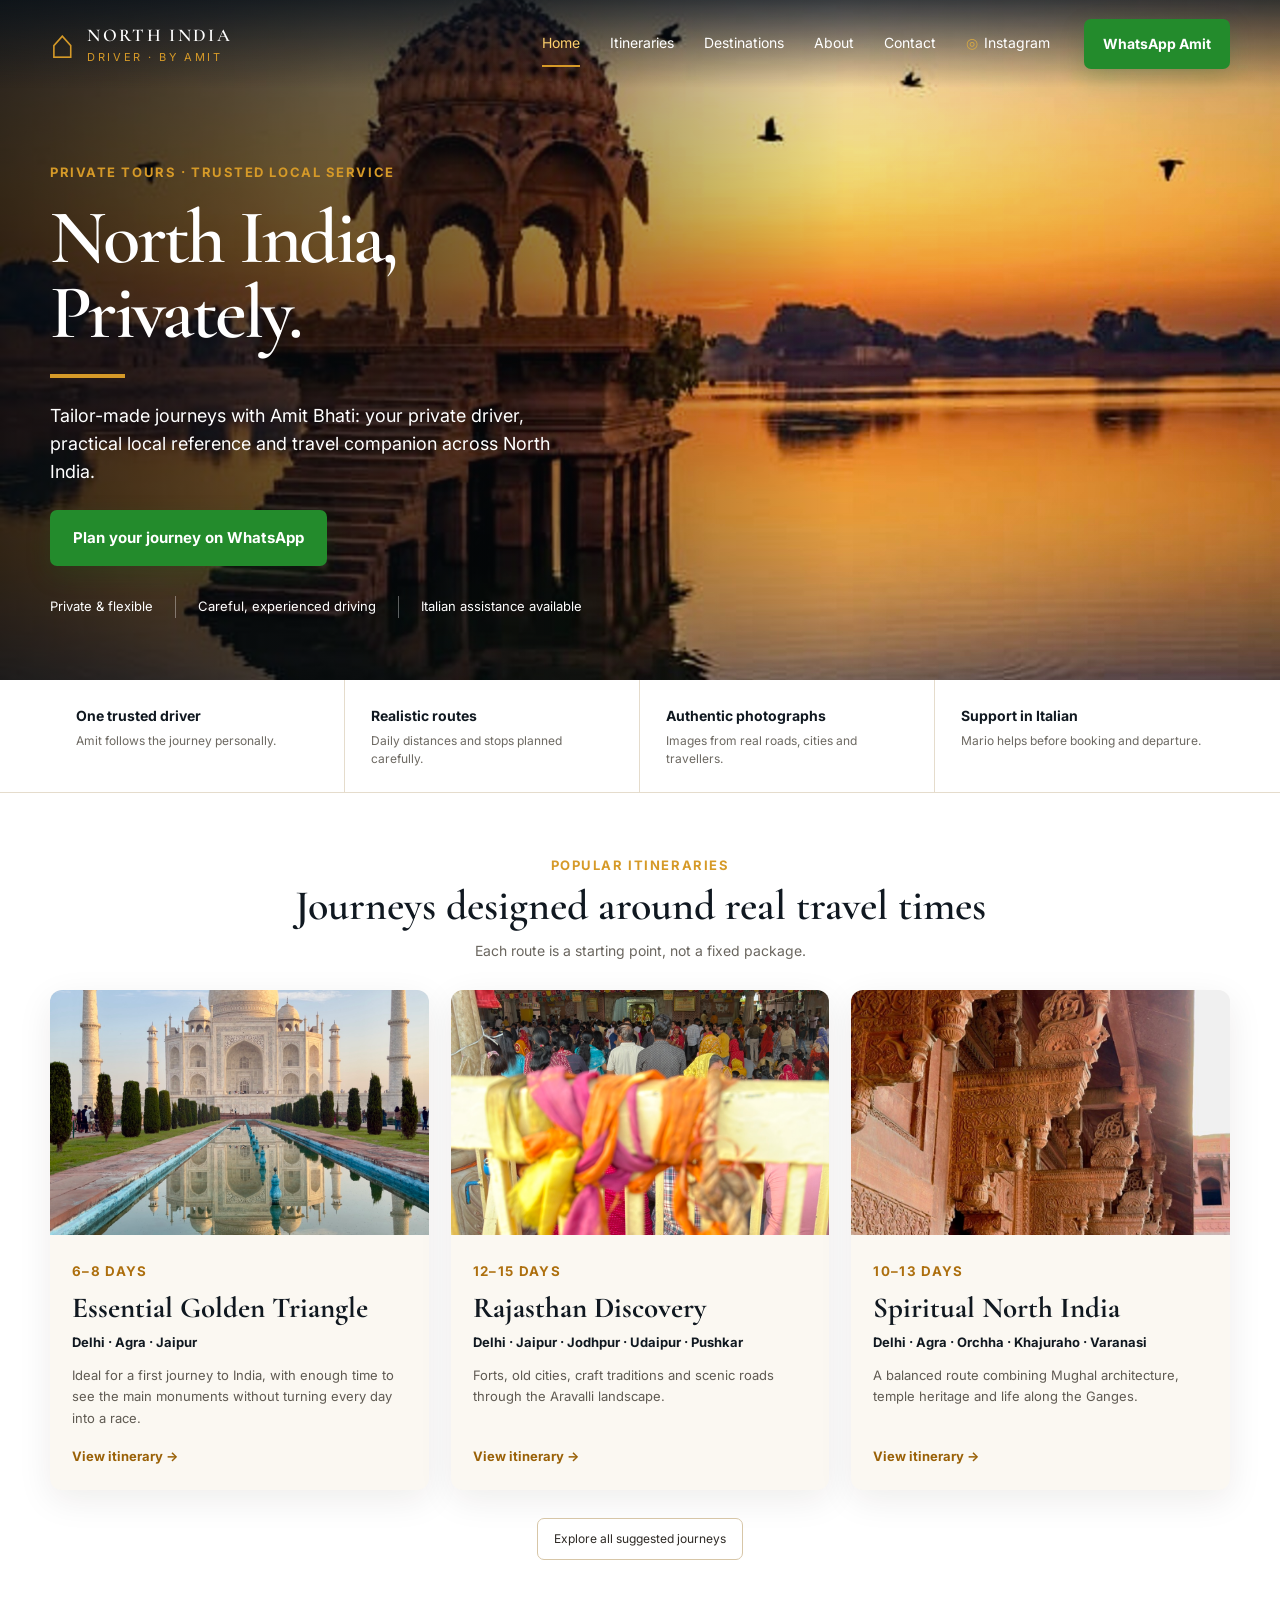
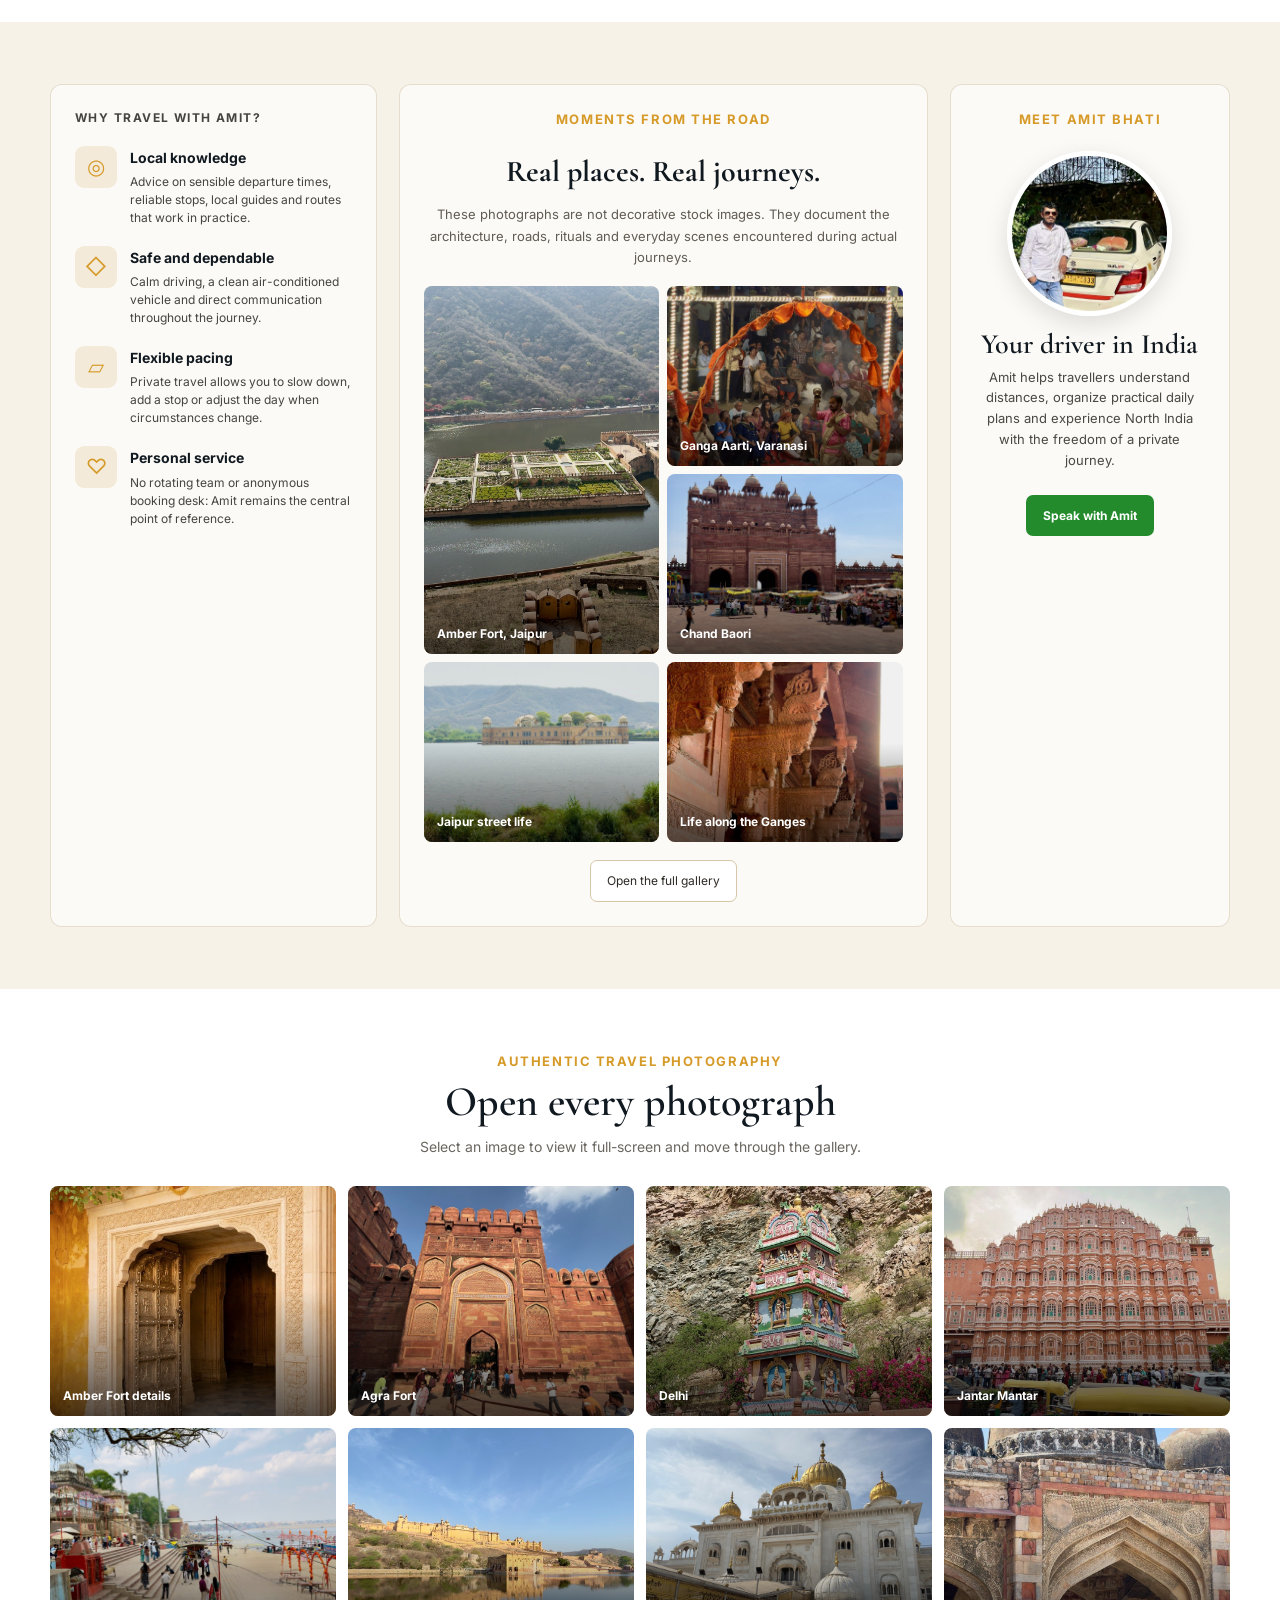
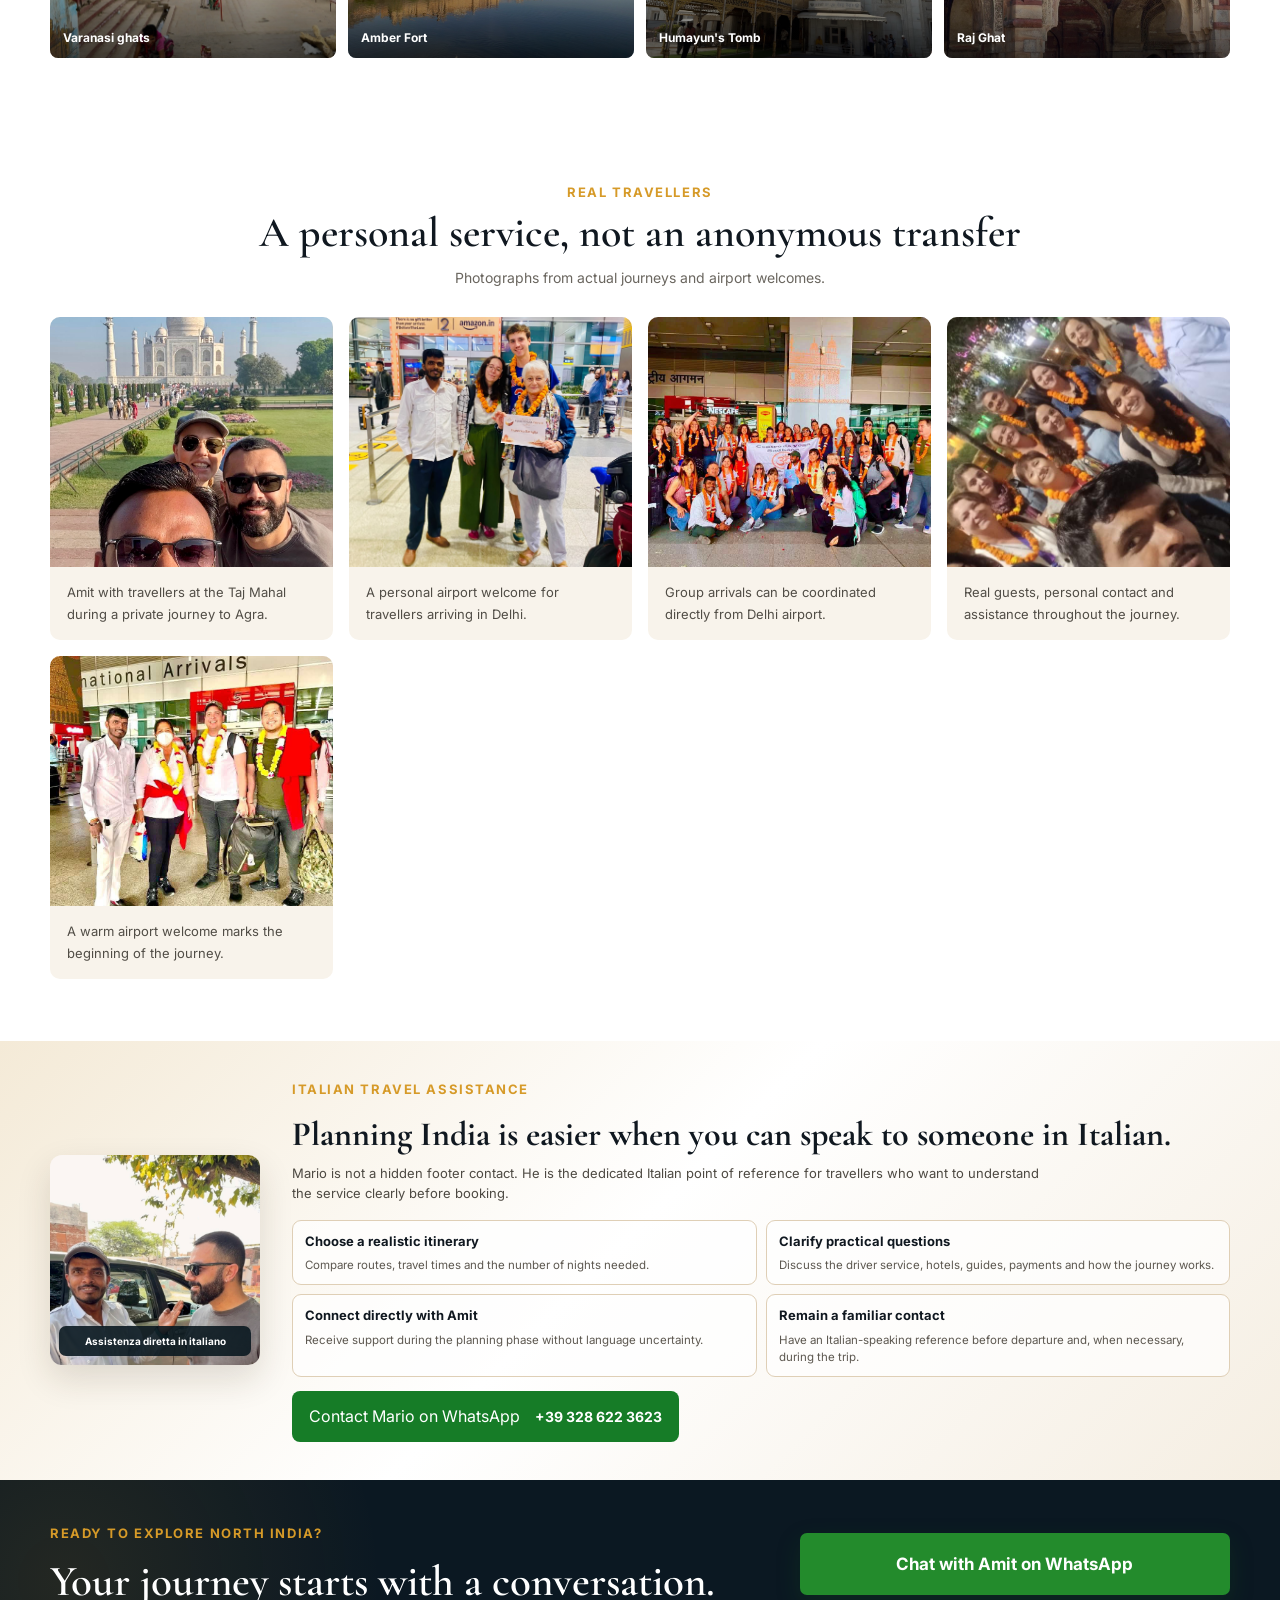
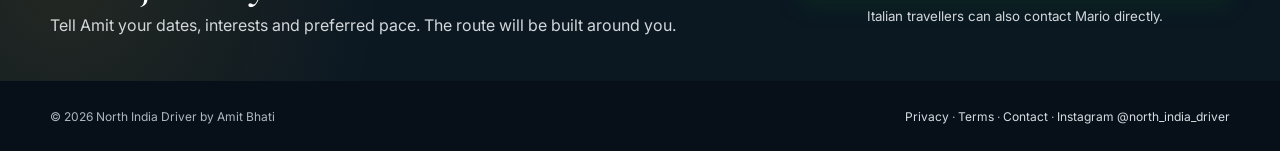
==== commit 8c4d600c: "Update traveller photos" ====
--- a/index.html
+++ b/index.html
@@ -108,7 +108,8 @@
 <div class="v12-shell">
 <div class="v12-heading"><p>REAL TRAVELLERS</p><h2>A personal service, not an anonymous transfer</h2><span>Photographs from actual journeys and airport welcomes.</span></div>
 <div class="v12-proof-grid v18-proof-grid">
-<figure><img alt="Amit with travellers at Amber Fort" src="assets/images/real-travellers-amber.jpg?v=18"/><figcaption>Amit with travellers at Amber Fort during a private Rajasthan journey.</figcaption></figure>
+<figure><img alt="Amit with travellers at the Taj Mahal in Agra" src="assets/images/taj-mahal-travellers.jpg"/><figcaption>Amit with travellers at the Taj Mahal during a private journey to Agra.</figcaption></figure>
+<figure><img alt="Travellers welcomed at Delhi airport by North India Driver" src="assets/images/airport-welcome-new.JPG"/><figcaption>A personal airport welcome for travellers arriving in Delhi.</figcaption></figure>
 <figure><img alt="Large group welcomed at Delhi airport" src="assets/images/real-travellers-airport-group.jpg?v=18"/><figcaption>Group arrivals can be coordinated directly from Delhi airport.</figcaption></figure>
 <figure><img alt="Amit with a group of travellers" src="assets/images/real-travellers-selfie.jpg?v=18"/><figcaption>Real guests, personal contact and assistance throughout the journey.</figcaption></figure>
 <figure><img alt="Travellers welcomed at Delhi airport" src="assets/images/real-travellers-airport-welcome.jpg?v=18"/><figcaption>A warm airport welcome marks the beginning of the journey.</figcaption></figure>
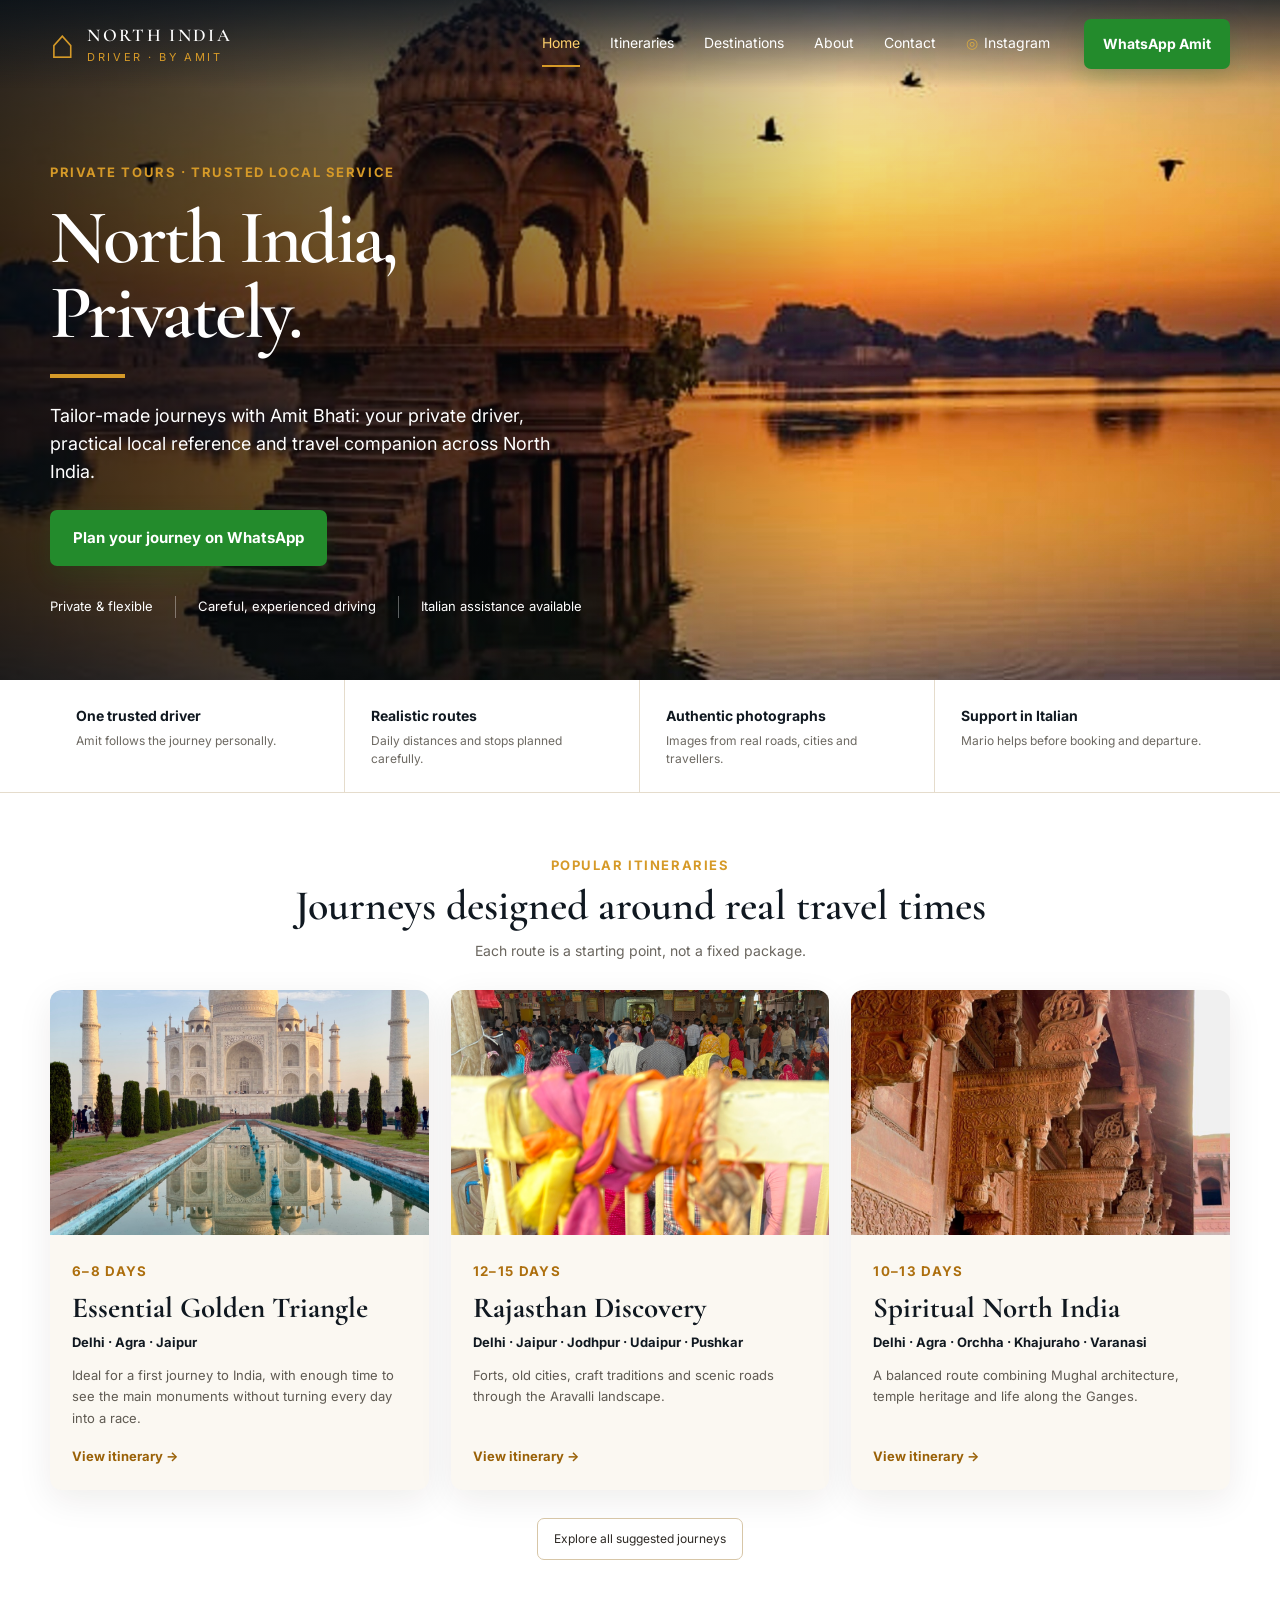
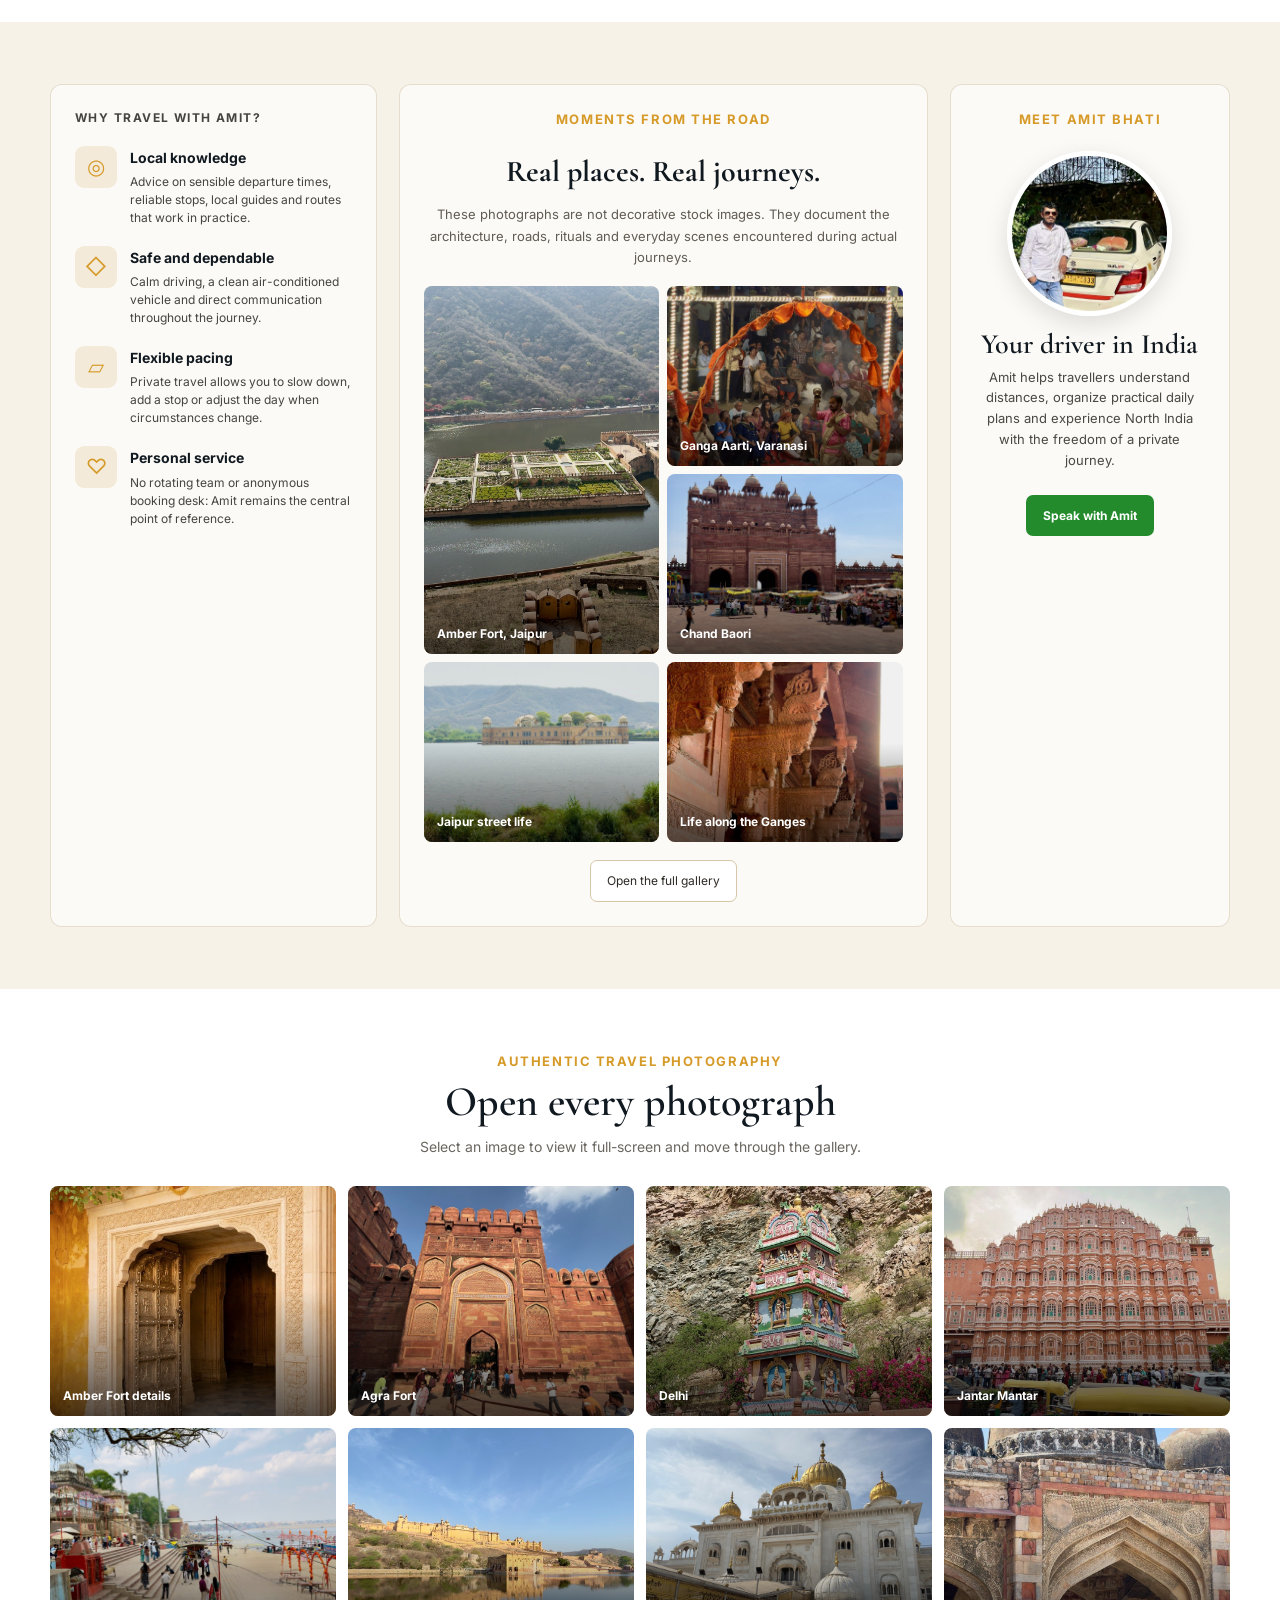
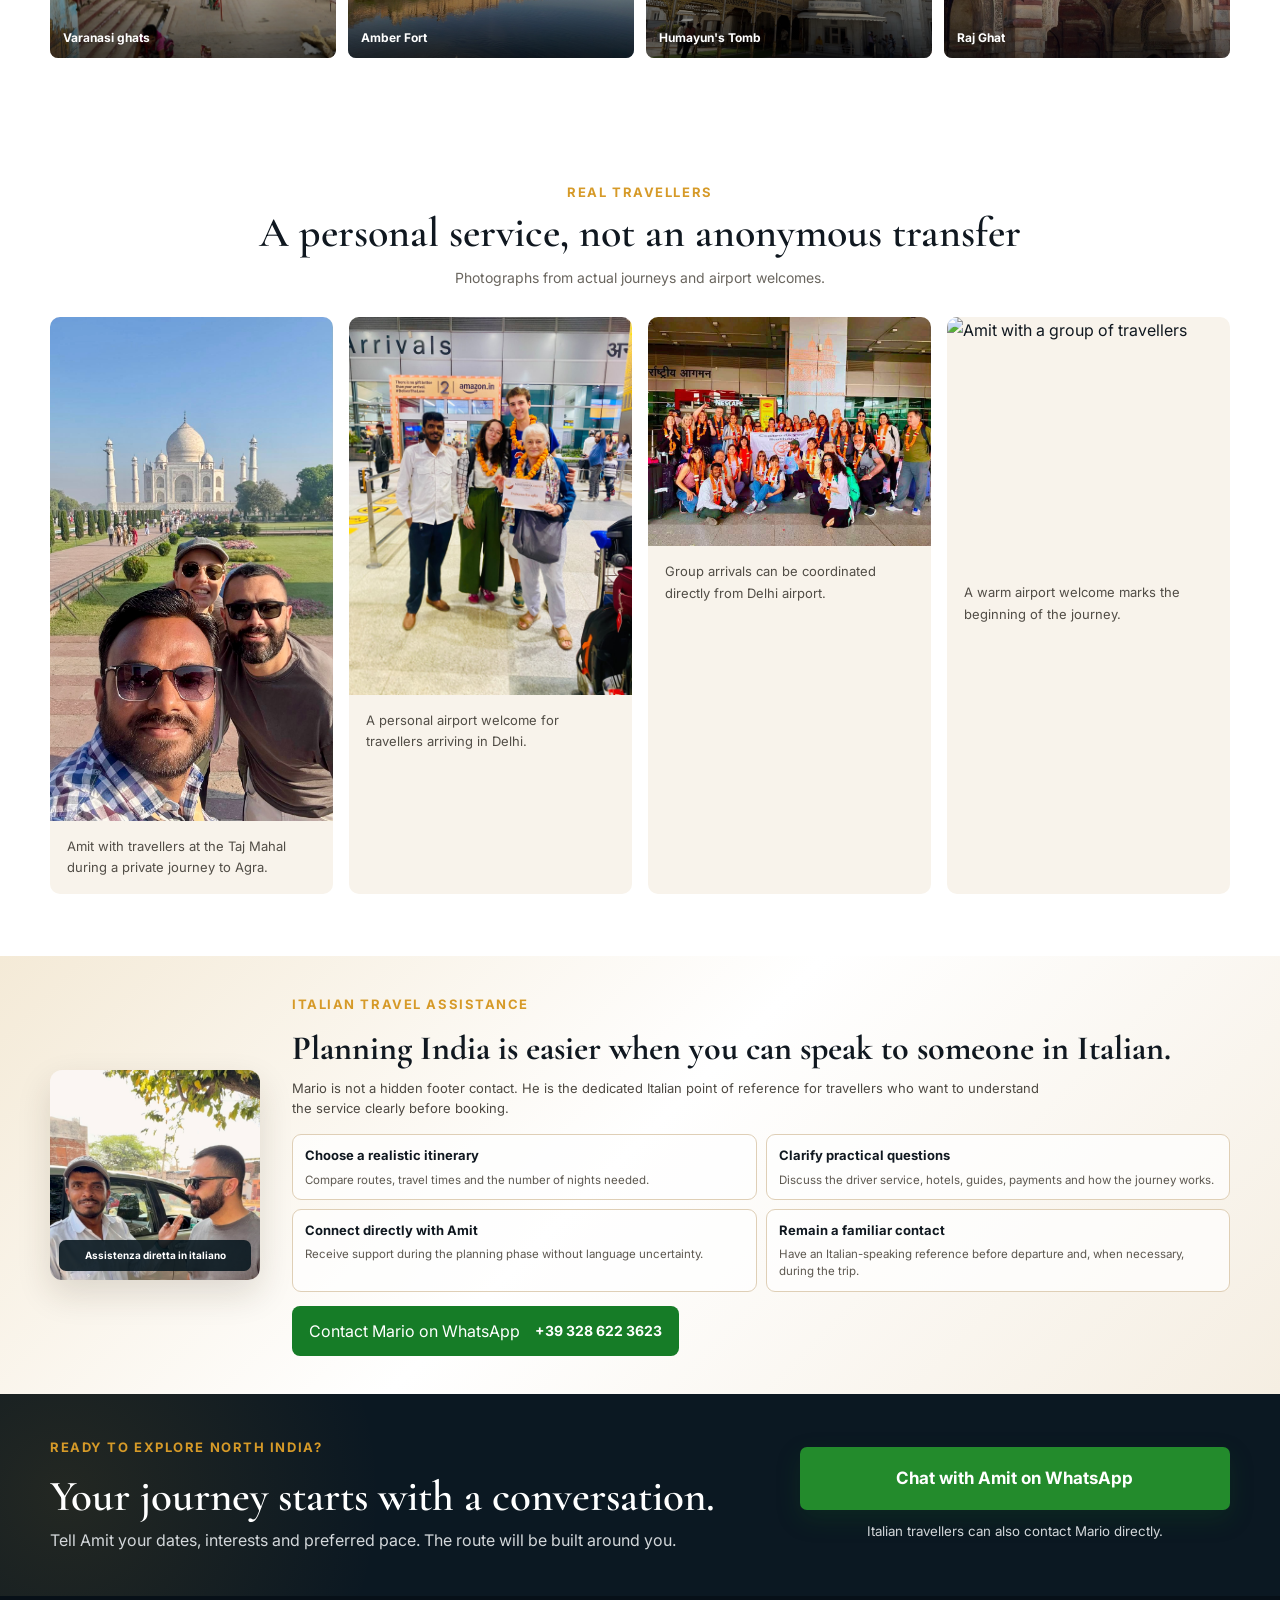
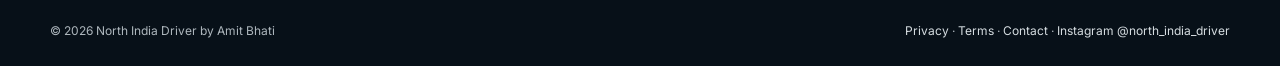
==== commit 4ca689fa: "Update index.html" ====
--- a/index.html
+++ b/index.html
@@ -111,7 +111,7 @@
 <figure><img alt="Amit with travellers at the Taj Mahal in Agra" src="assets/images/taj-mahal-travellers.jpg"/><figcaption>Amit with travellers at the Taj Mahal during a private journey to Agra.</figcaption></figure>
 <figure><img alt="Travellers welcomed at Delhi airport by North India Driver" src="assets/images/airport-welcome-new.JPG"/><figcaption>A personal airport welcome for travellers arriving in Delhi.</figcaption></figure>
 <figure><img alt="Large group welcomed at Delhi airport" src="assets/images/real-travellers-airport-group.jpg?v=18"/><figcaption>Group arrivals can be coordinated directly from Delhi airport.</figcaption></figure>
-<figure><img alt="Amit with a group of travellers" src="assets/images/real-travellers-selfie.jpg?v=18"/><figcaption>Real guests, personal contact and assistance throughout the journey.</figcaption></figure>
+<figure><img alt="Amit with a group of travellers" src="assets/images/real-travellers-selfie-horizontal.jpg?v=19/><figcaption>Real guests, personal contact and assistance throughout the journey.</figcaption></figure>
 <figure><img alt="Travellers welcomed at Delhi airport" src="assets/images/real-travellers-airport-welcome.jpg?v=18"/><figcaption>A warm airport welcome marks the beginning of the journey.</figcaption></figure>
 </div>
 </div>
--- a/assets/css/home-v12.css
+++ b/assets/css/home-v12.css
@@ -41,5 +41,20 @@
 .v18-proof-grid img{height:250px}
 .v18-instagram-link::before{content:"◎";margin-right:6px;color:#d7a942}
 @media(max-width:980px){.v18-proof-grid{grid-template-columns:repeat(2,1fr)}}
-@media(max-width:720px){.v18-proof-grid{grid-template-columns:1fr}.v18-proof-grid img{height:260px}}
-
+@media(max-width:720px){.v18-proof-grid{grid-template-columns:1fr}.v18-proof-grid img{height:auto}}
+/* Show full Taj Mahal and airport photos */
+.v18-proof-grid figure:nth-child(1) img,
+.v18-proof-grid figure:nth-child(2) img {
+    height: auto;
+    width: 100%;
+    object-fit: contain;
+}
+/* Third traveller photo: full horizontal display */
+.v18-proof-grid figure:nth-child(3) img {
+    display: block;
+    width: 100%;
+    height: auto !important;
+    max-height: none !important;
+    aspect-ratio: auto !important;
+    object-fit: contain !important;
+}
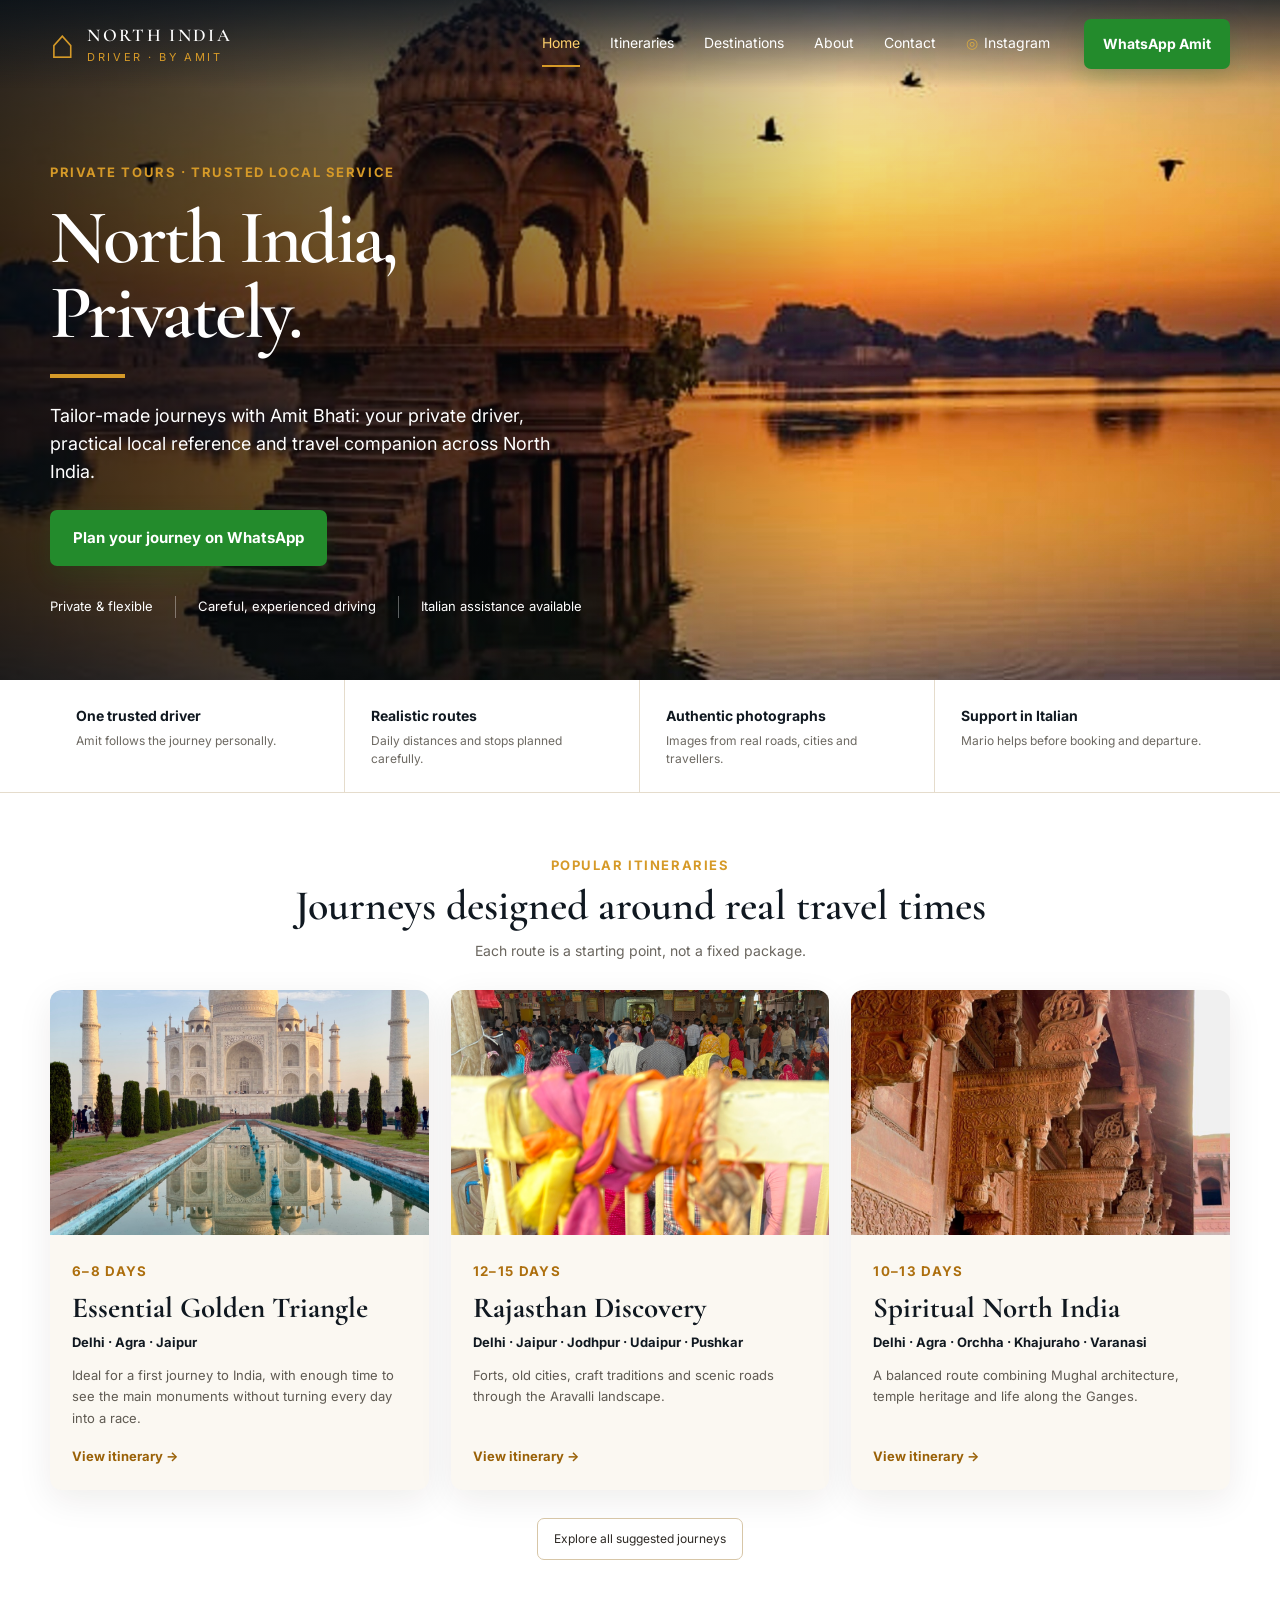
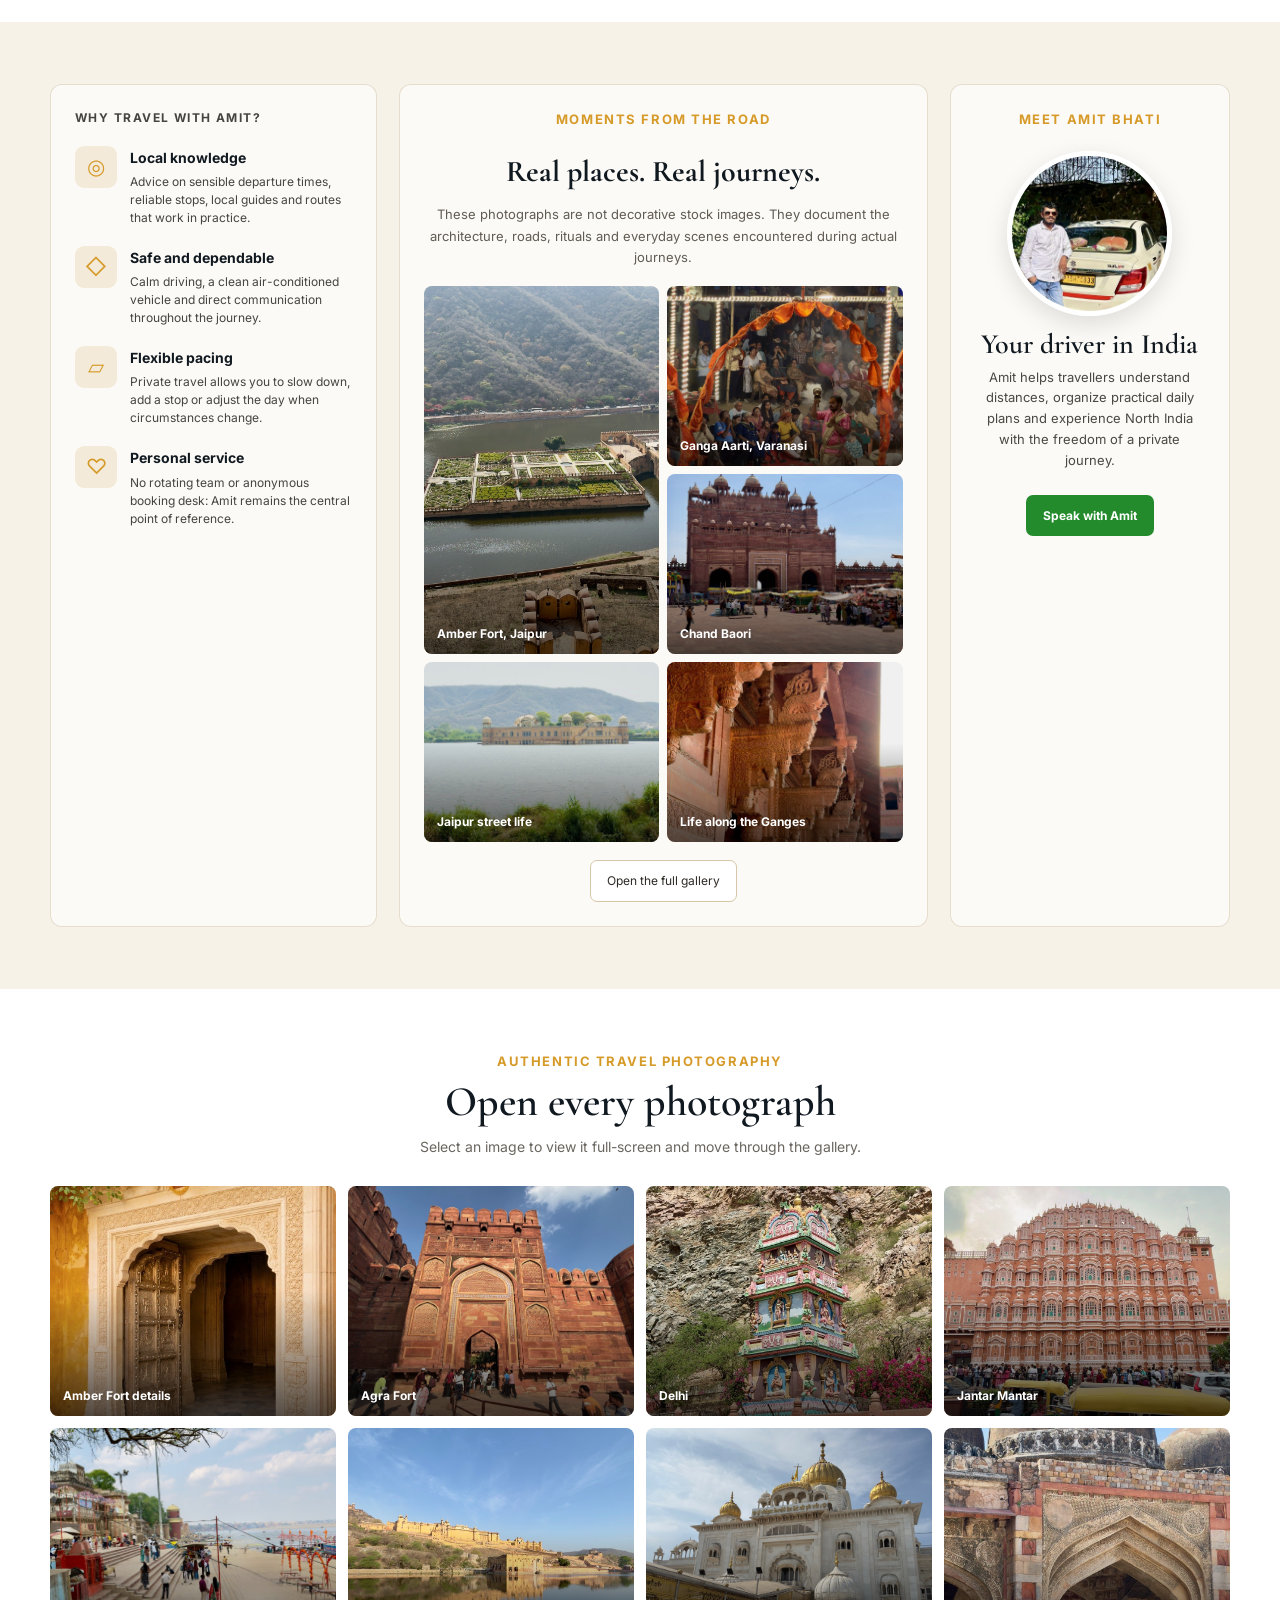
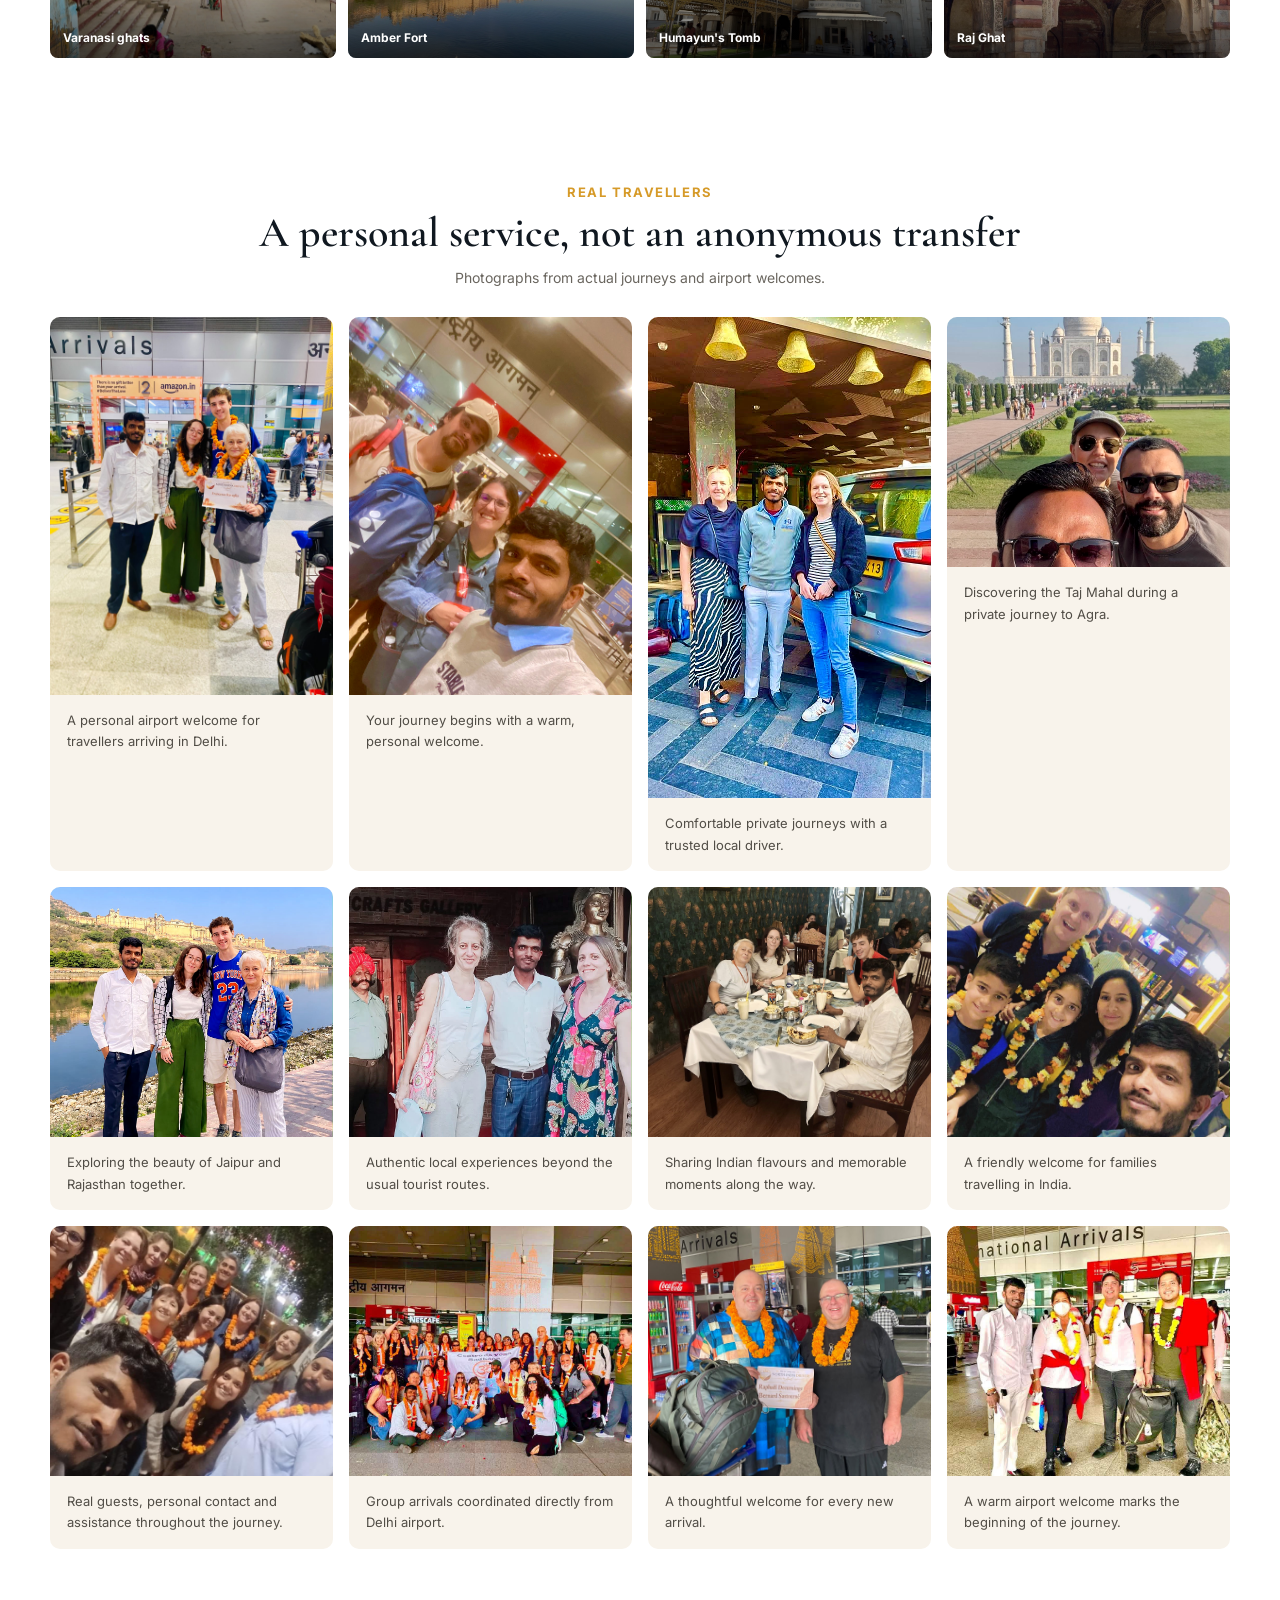
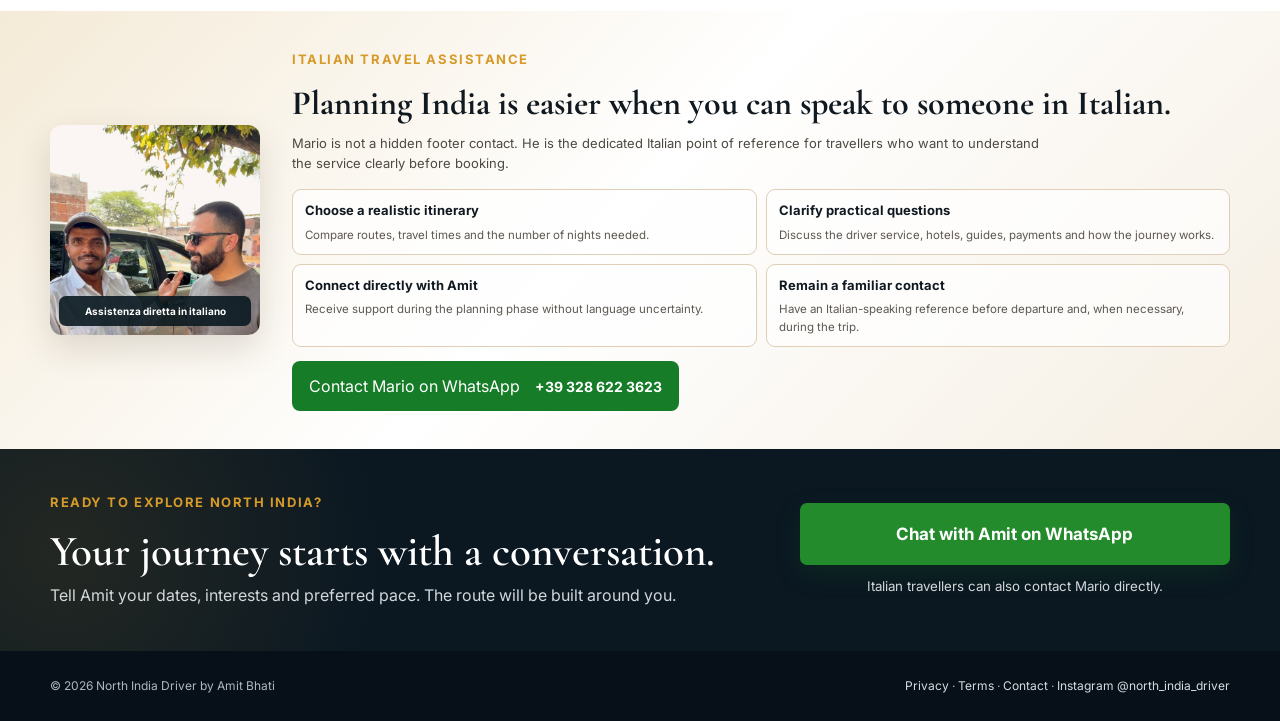
==== commit 3f158a49: "Update index.html" ====
--- a/index.html
+++ b/index.html
@@ -107,12 +107,29 @@
 <section class="v12-section v12-proof">
 <div class="v12-shell">
 <div class="v12-heading"><p>REAL TRAVELLERS</p><h2>A personal service, not an anonymous transfer</h2><span>Photographs from actual journeys and airport welcomes.</span></div>
-<div class="v12-proof-grid v18-proof-grid">
-<figure><img alt="Amit with travellers at the Taj Mahal in Agra" src="assets/images/taj-mahal-travellers.jpg"/><figcaption>Amit with travellers at the Taj Mahal during a private journey to Agra.</figcaption></figure>
-<figure><img alt="Travellers welcomed at Delhi airport by North India Driver" src="assets/images/airport-welcome-new.JPG"/><figcaption>A personal airport welcome for travellers arriving in Delhi.</figcaption></figure>
-<figure><img alt="Large group welcomed at Delhi airport" src="assets/images/real-travellers-airport-group.jpg?v=18"/><figcaption>Group arrivals can be coordinated directly from Delhi airport.</figcaption></figure>
-<figure><img alt="Amit with a group of travellers" src="assets/images/real-travellers-selfie-horizontal.jpg?v=19/><figcaption>Real guests, personal contact and assistance throughout the journey.</figcaption></figure>
-<figure><img alt="Travellers welcomed at Delhi airport" src="assets/images/real-travellers-airport-welcome.jpg?v=18"/><figcaption>A warm airport welcome marks the beginning of the journey.</figcaption></figure>
+<div class="v12-proof-grid v18-proof-grid"><figure><img src="assets/images/airport-welcome-new.JPG" alt="Amit welcoming travellers at Delhi airport"/><figcaption>A personal airport welcome for travellers arriving in Delhi.</figcaption></figure>
+
+<figure><img src="assets/images/amit-airport-welcome-couple.jpg" alt="Amit welcoming a couple at Delhi airport"/><figcaption>Your journey begins with a warm, personal welcome.</figcaption></figure>
+
+<figure><img src="assets/images/amit-travellers-private-driver-car.jpg" alt="Amit with travellers beside a private vehicle"/><figcaption>Comfortable private journeys with a trusted local driver.</figcaption></figure>
+
+<figure><img src="assets/images/taj-mahal-travellers.jpg" alt="Amit with travellers at the Taj Mahal"/><figcaption>Discovering the Taj Mahal during a private journey to Agra.</figcaption></figure>
+
+<figure><img src="assets/images/amit-travellers-amber-fort-jaipur.jpg" alt="Amit with travellers at Amber Fort in Jaipur"/><figcaption>Exploring the beauty of Jaipur and Rajasthan together.</figcaption></figure>
+
+<figure><img src="assets/images/amit-travellers-local-shopping.jpg" alt="Amit with travellers exploring local shops"/><figcaption>Authentic local experiences beyond the usual tourist routes.</figcaption></figure>
+
+<figure><img src="assets/images/amit-travellers-indian-restaurant.jpg" alt="Amit enjoying a meal with travellers"/><figcaption>Sharing Indian flavours and memorable moments along the way.</figcaption></figure>
+
+<figure><img src="assets/images/amit-family-airport-welcome.jpg" alt="Amit welcoming a family at Delhi airport"/><figcaption>A friendly welcome for families travelling in India.</figcaption></figure>
+
+<figure><img src="assets/images/real-travellers-selfie-horizontal.jpg?v=19" alt="Amit with a group of international travellers"/><figcaption>Real guests, personal contact and assistance throughout the journey.</figcaption></figure>
+
+<figure><img src="assets/images/real-travellers-airport-group.jpg?v=18" alt="Large group welcomed at Delhi airport"/><figcaption>Group arrivals coordinated directly from Delhi airport.</figcaption></figure>
+
+<figure><img src="assets/images/delhi-airport-welcome-travellers.jpg" alt="Travellers welcomed at Delhi airport"/><figcaption>A thoughtful welcome for every new arrival.</figcaption></figure>
+
+<figure><img src="assets/images/real-travellers-airport-welcome.jpg?v=18" alt="Travellers welcomed at Delhi airport"/><figcaption>A warm airport welcome marks the beginning of the journey.</figcaption></figure>
 </div>
 </div>
 </section>
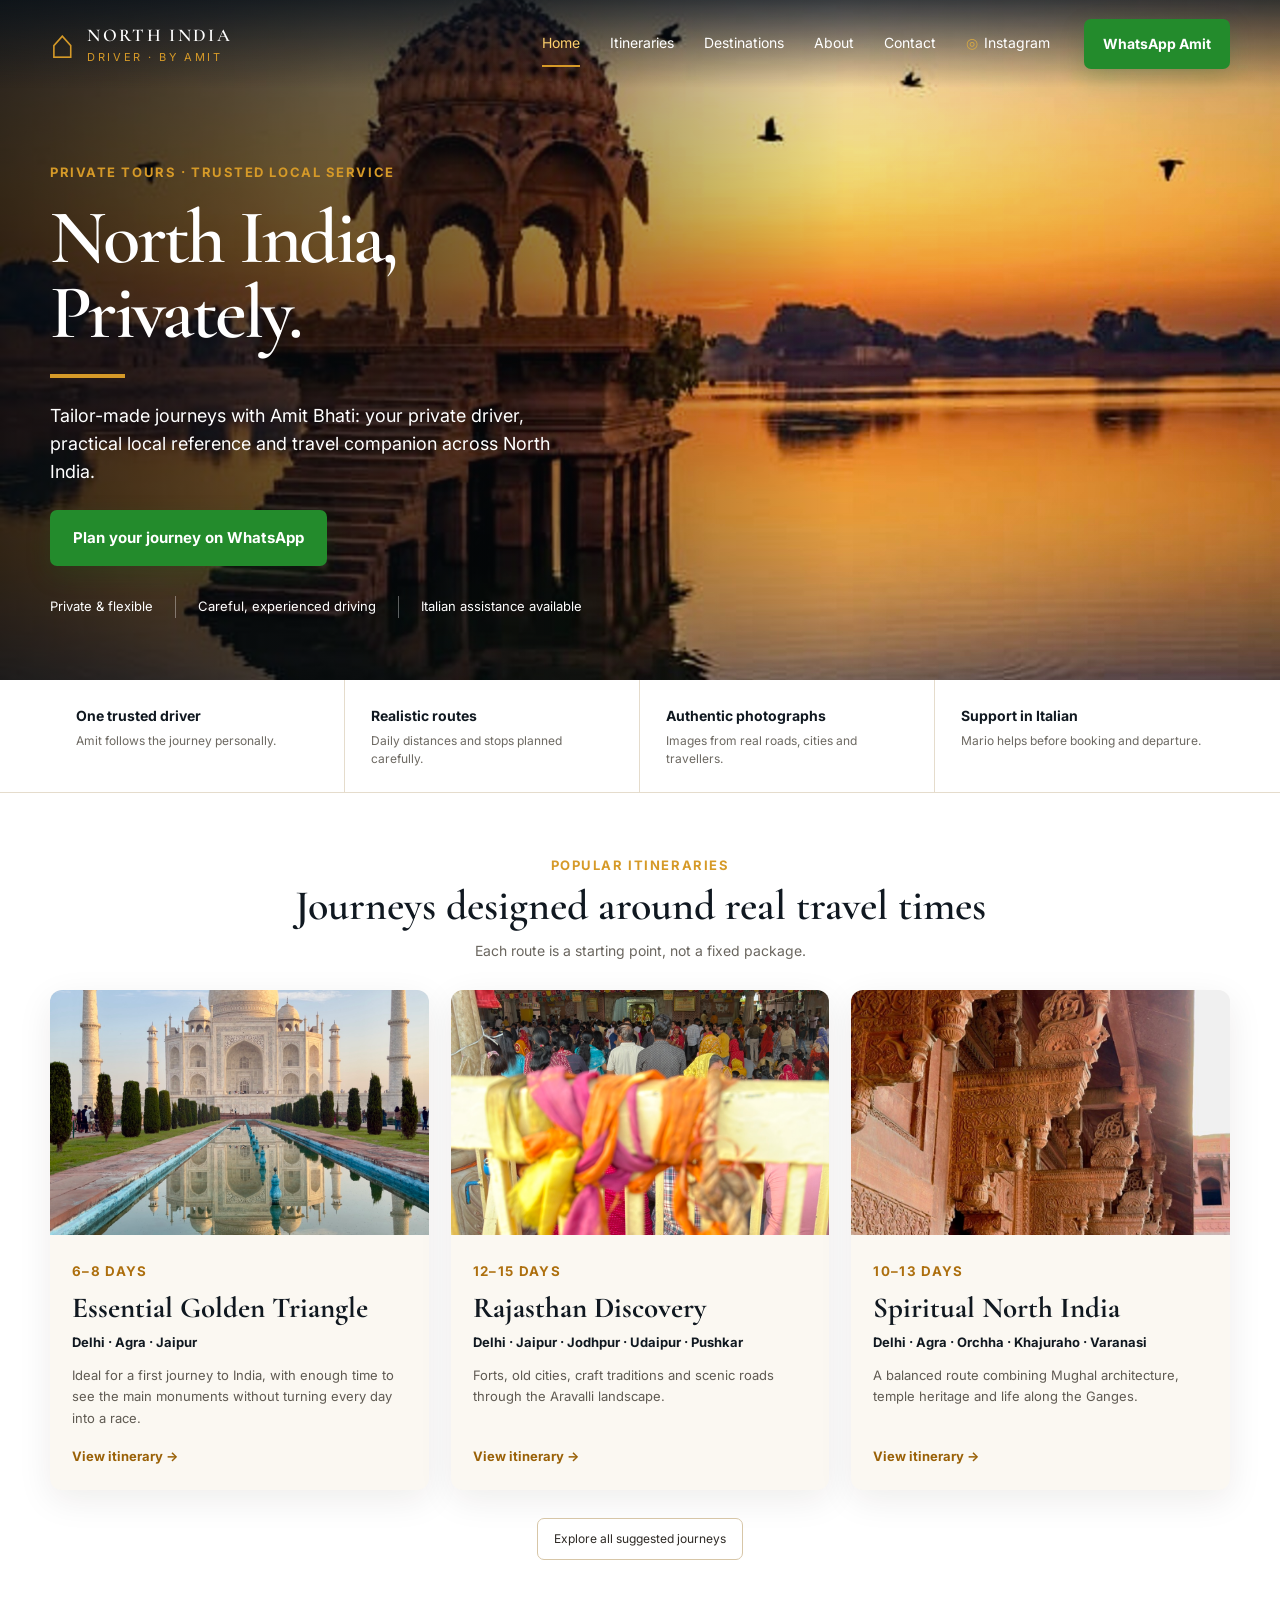
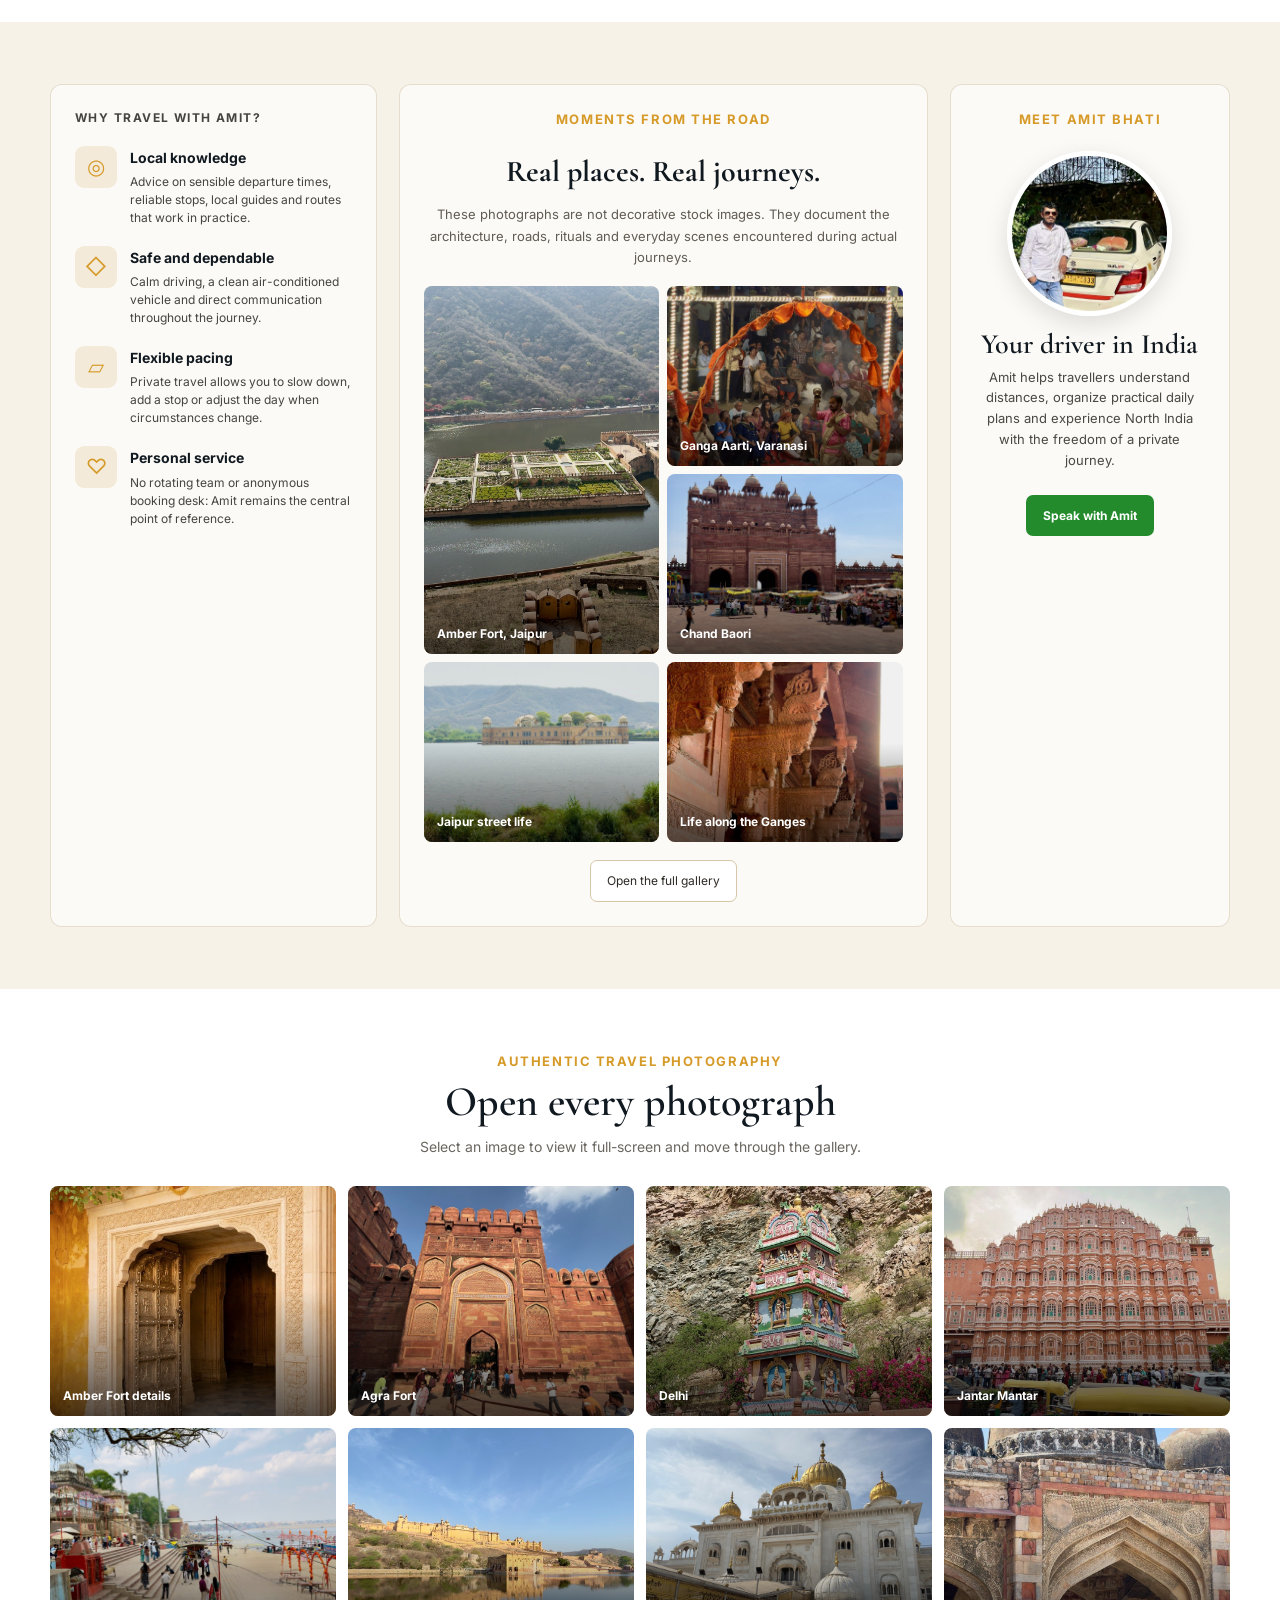
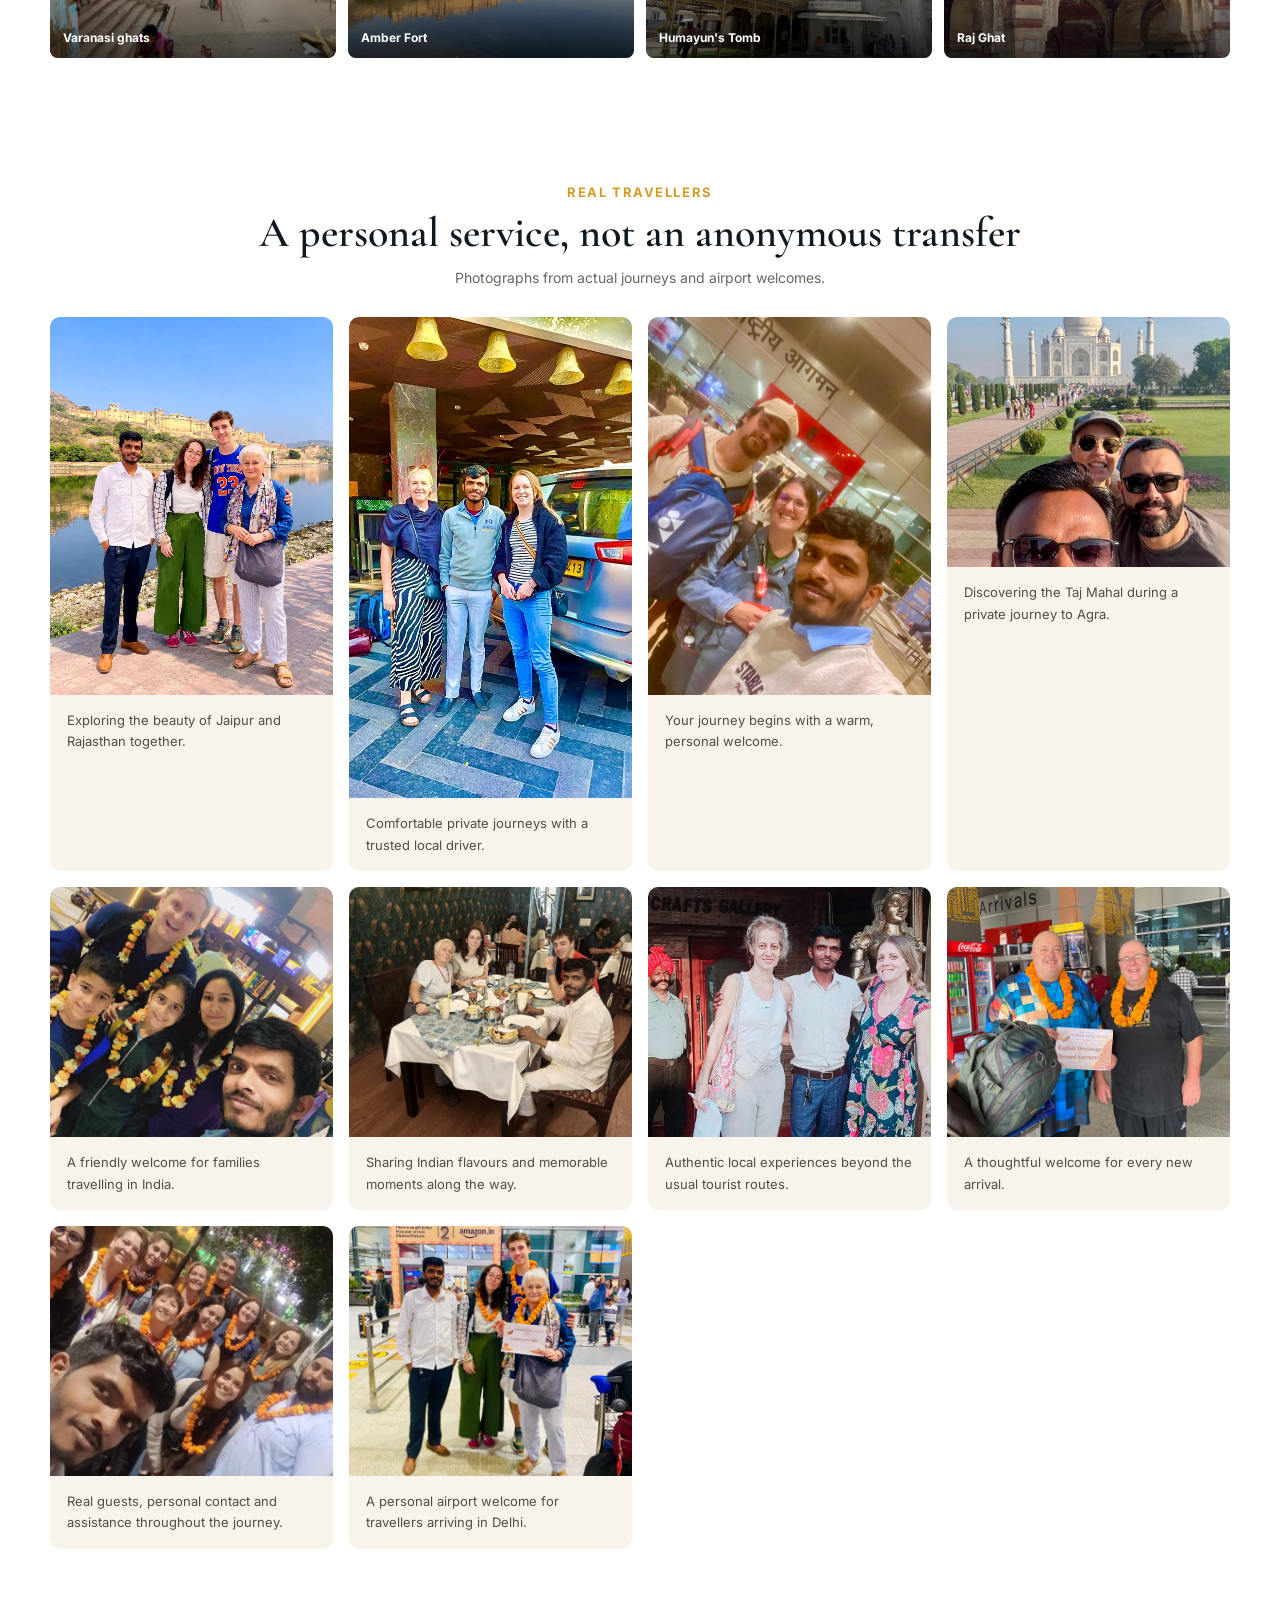
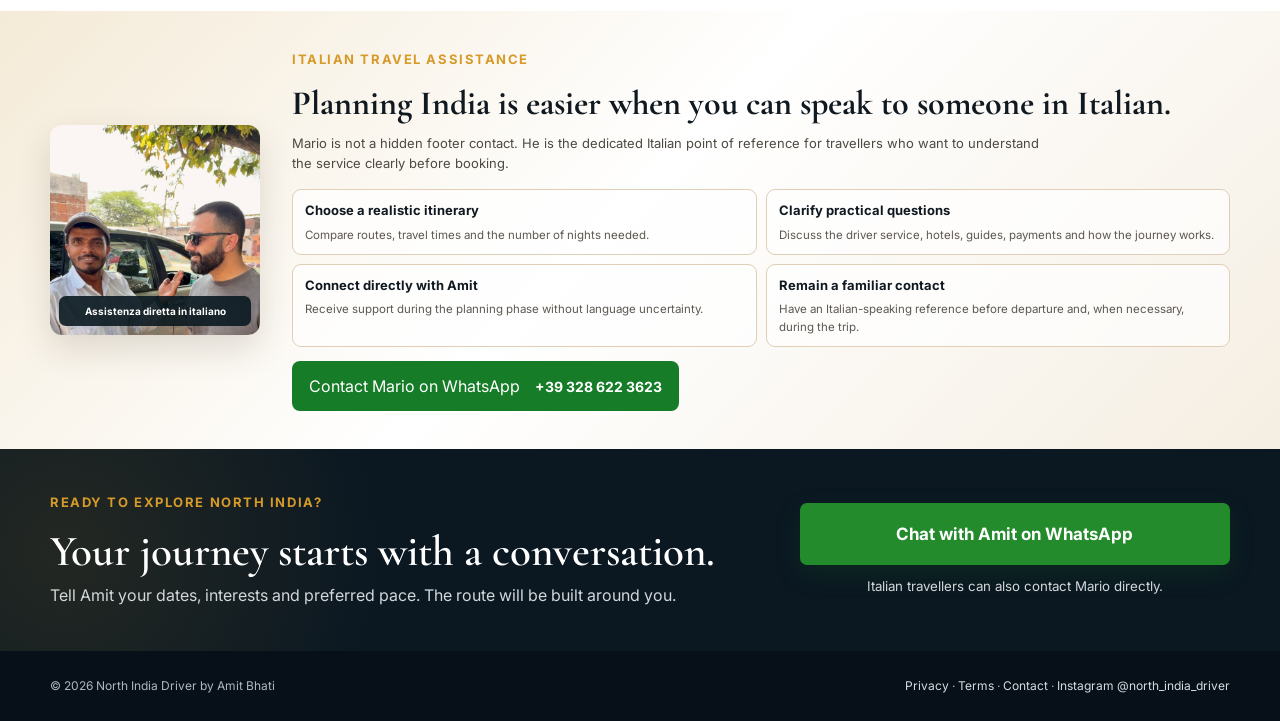
==== commit f796f188: "Update index.html" ====
--- a/index.html
+++ b/index.html
@@ -107,29 +107,17 @@
 <section class="v12-section v12-proof">
 <div class="v12-shell">
 <div class="v12-heading"><p>REAL TRAVELLERS</p><h2>A personal service, not an anonymous transfer</h2><span>Photographs from actual journeys and airport welcomes.</span></div>
-<div class="v12-proof-grid v18-proof-grid"><figure><img src="assets/images/airport-welcome-new.JPG" alt="Amit welcoming travellers at Delhi airport"/><figcaption>A personal airport welcome for travellers arriving in Delhi.</figcaption></figure>
-
-<figure><img src="assets/images/amit-airport-welcome-couple.jpg" alt="Amit welcoming a couple at Delhi airport"/><figcaption>Your journey begins with a warm, personal welcome.</figcaption></figure>
-
-<figure><img src="assets/images/amit-travellers-private-driver-car.jpg" alt="Amit with travellers beside a private vehicle"/><figcaption>Comfortable private journeys with a trusted local driver.</figcaption></figure>
-
-<figure><img src="assets/images/taj-mahal-travellers.jpg" alt="Amit with travellers at the Taj Mahal"/><figcaption>Discovering the Taj Mahal during a private journey to Agra.</figcaption></figure>
-
-<figure><img src="assets/images/amit-travellers-amber-fort-jaipur.jpg" alt="Amit with travellers at Amber Fort in Jaipur"/><figcaption>Exploring the beauty of Jaipur and Rajasthan together.</figcaption></figure>
-
-<figure><img src="assets/images/amit-travellers-local-shopping.jpg" alt="Amit with travellers exploring local shops"/><figcaption>Authentic local experiences beyond the usual tourist routes.</figcaption></figure>
-
-<figure><img src="assets/images/amit-travellers-indian-restaurant.jpg" alt="Amit enjoying a meal with travellers"/><figcaption>Sharing Indian flavours and memorable moments along the way.</figcaption></figure>
-
-<figure><img src="assets/images/amit-family-airport-welcome.jpg" alt="Amit welcoming a family at Delhi airport"/><figcaption>A friendly welcome for families travelling in India.</figcaption></figure>
-
-<figure><img src="assets/images/real-travellers-selfie-horizontal.jpg?v=19" alt="Amit with a group of international travellers"/><figcaption>Real guests, personal contact and assistance throughout the journey.</figcaption></figure>
-
-<figure><img src="assets/images/real-travellers-airport-group.jpg?v=18" alt="Large group welcomed at Delhi airport"/><figcaption>Group arrivals coordinated directly from Delhi airport.</figcaption></figure>
-
-<figure><img src="assets/images/delhi-airport-welcome-travellers.jpg" alt="Travellers welcomed at Delhi airport"/><figcaption>A thoughtful welcome for every new arrival.</figcaption></figure>
-
-<figure><img src="assets/images/real-travellers-airport-welcome.jpg?v=18" alt="Travellers welcomed at Delhi airport"/><figcaption>A warm airport welcome marks the beginning of the journey.</figcaption></figure>
+<div class="v12-proof-grid v18-proof-grid">
+<figure><img src="assets/images/amit-travellers-amber-fort-jaipur.jpg" alt="Amit with travellers in Jaipur" loading="lazy"/><figcaption>Exploring the beauty of Jaipur and Rajasthan together.</figcaption></figure>
+<figure><img src="assets/images/amit-travellers-private-driver-car.jpg" alt="Amit with travellers and private vehicle" loading="lazy"/><figcaption>Comfortable private journeys with a trusted local driver.</figcaption></figure>
+<figure><img src="assets/images/amit-airport-welcome-couple.jpg" alt="Amit welcoming travellers at Delhi airport" loading="lazy"/><figcaption>Your journey begins with a warm, personal welcome.</figcaption></figure>
+<figure><img src="assets/images/taj-mahal-travellers.jpg" alt="Travellers visiting the Taj Mahal" loading="lazy"/><figcaption>Discovering the Taj Mahal during a private journey to Agra.</figcaption></figure>
+<figure><img src="assets/images/amit-family-airport-welcome.jpg" alt="Amit welcoming a family at the airport" loading="lazy"/><figcaption>A friendly welcome for families travelling in India.</figcaption></figure>
+<figure><img src="assets/images/amit-travellers-indian-restaurant.jpg" alt="Amit dining with travellers" loading="lazy"/><figcaption>Sharing Indian flavours and memorable moments along the way.</figcaption></figure>
+<figure><img src="assets/images/amit-travellers-local-shopping.jpg" alt="Amit with travellers during a local shopping experience" loading="lazy"/><figcaption>Authentic local experiences beyond the usual tourist routes.</figcaption></figure>
+<figure><img src="assets/images/delhi-airport-welcome-travellers.jpg" alt="Travellers welcomed at Delhi airport" loading="lazy"/><figcaption>A thoughtful welcome for every new arrival.</figcaption></figure>
+<figure><img src="assets/images/real-travellers-selfie-horizontal.jpg?v=19" alt="Amit with a group of travellers" loading="lazy"/><figcaption>Real guests, personal contact and assistance throughout the journey.</figcaption></figure>
+<figure><img src="assets/images/airport-welcome-new.JPG" alt="Travellers arriving at Delhi airport" loading="lazy"/><figcaption>A personal airport welcome for travellers arriving in Delhi.</figcaption></figure>
 </div>
 </div>
 </section>
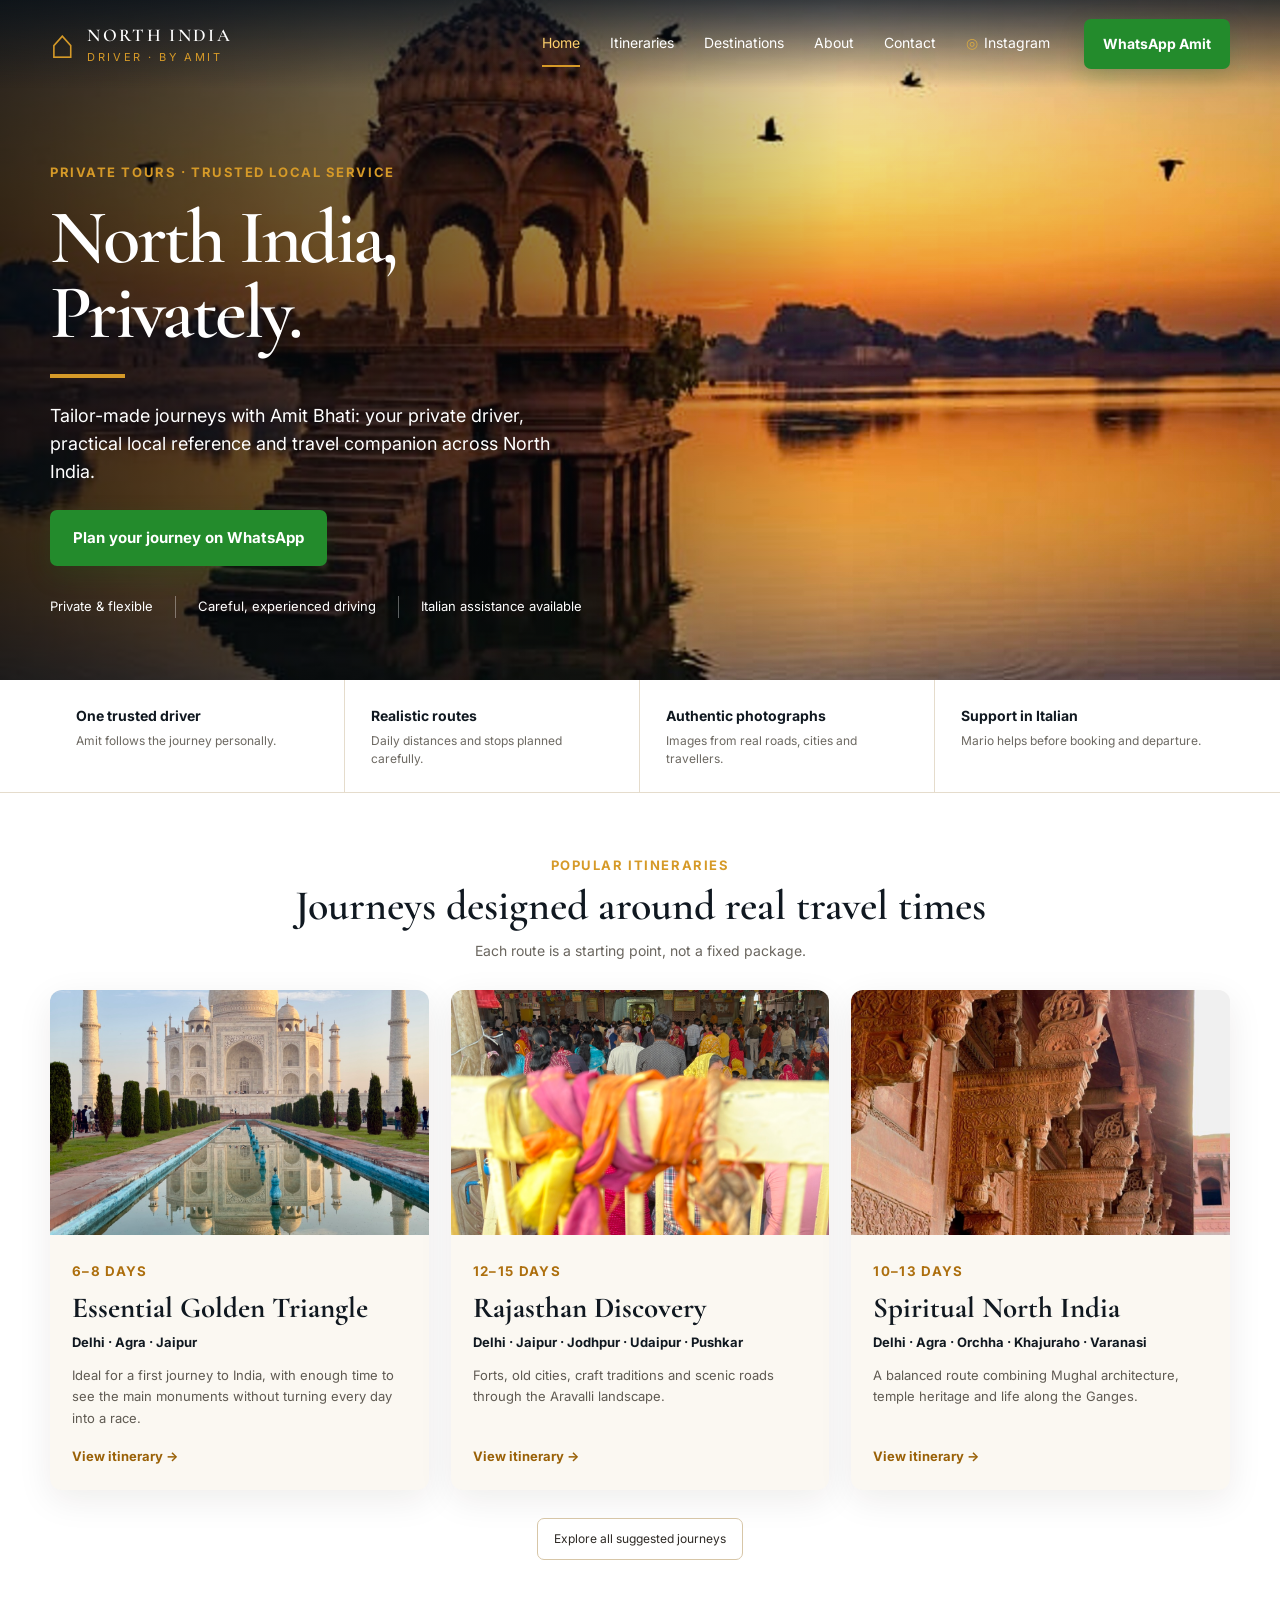
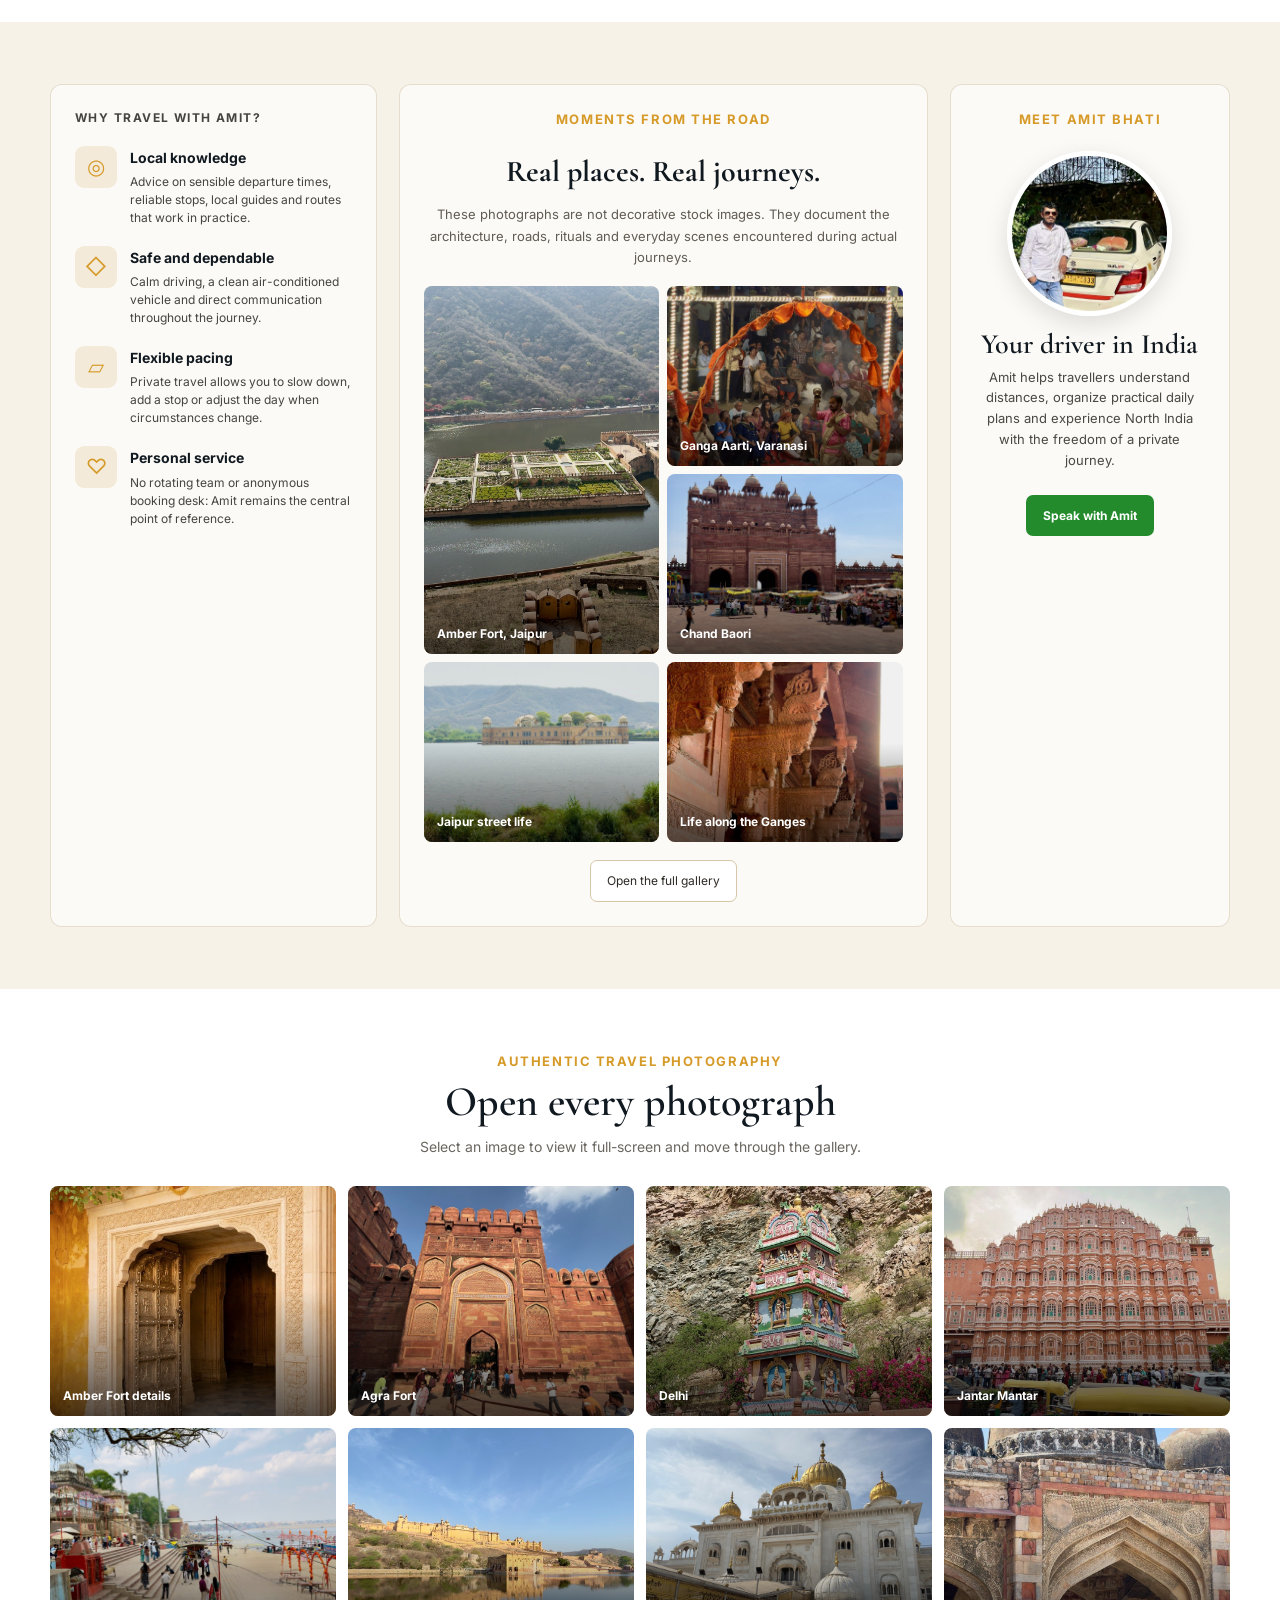
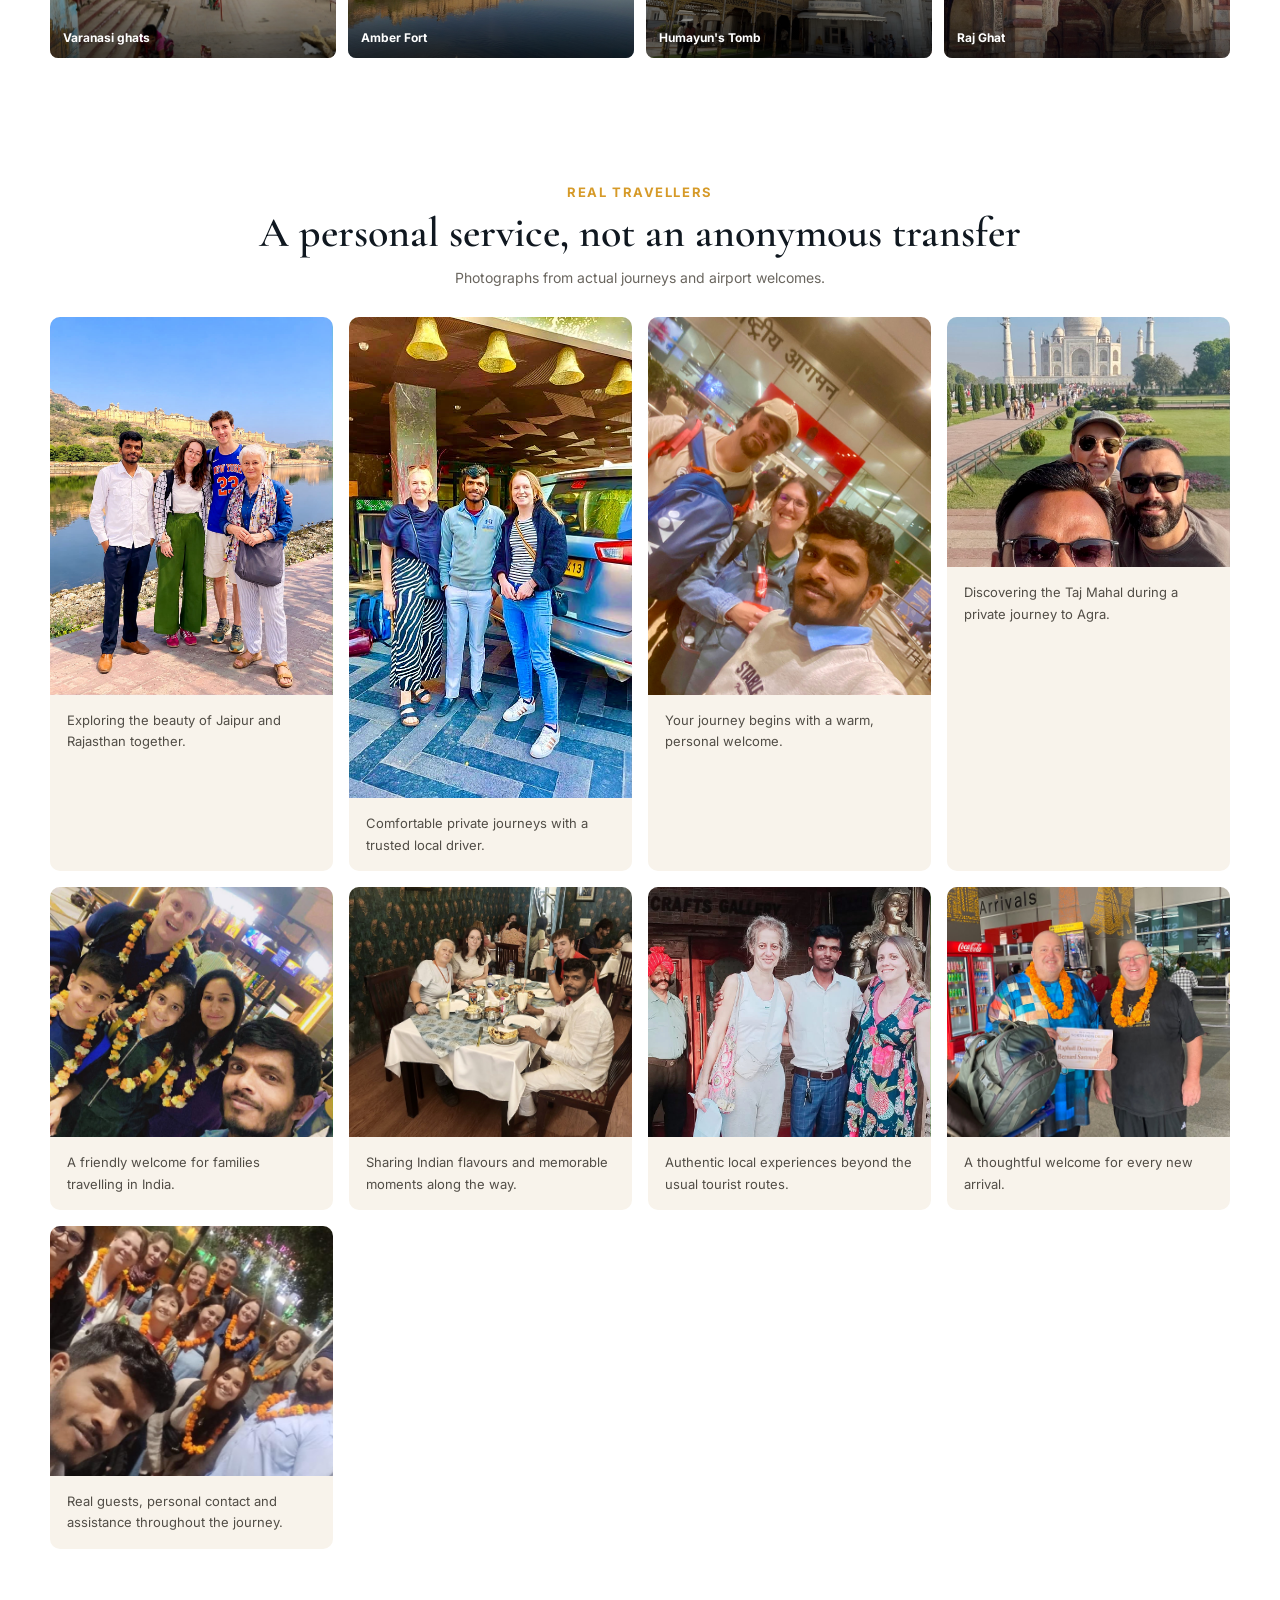
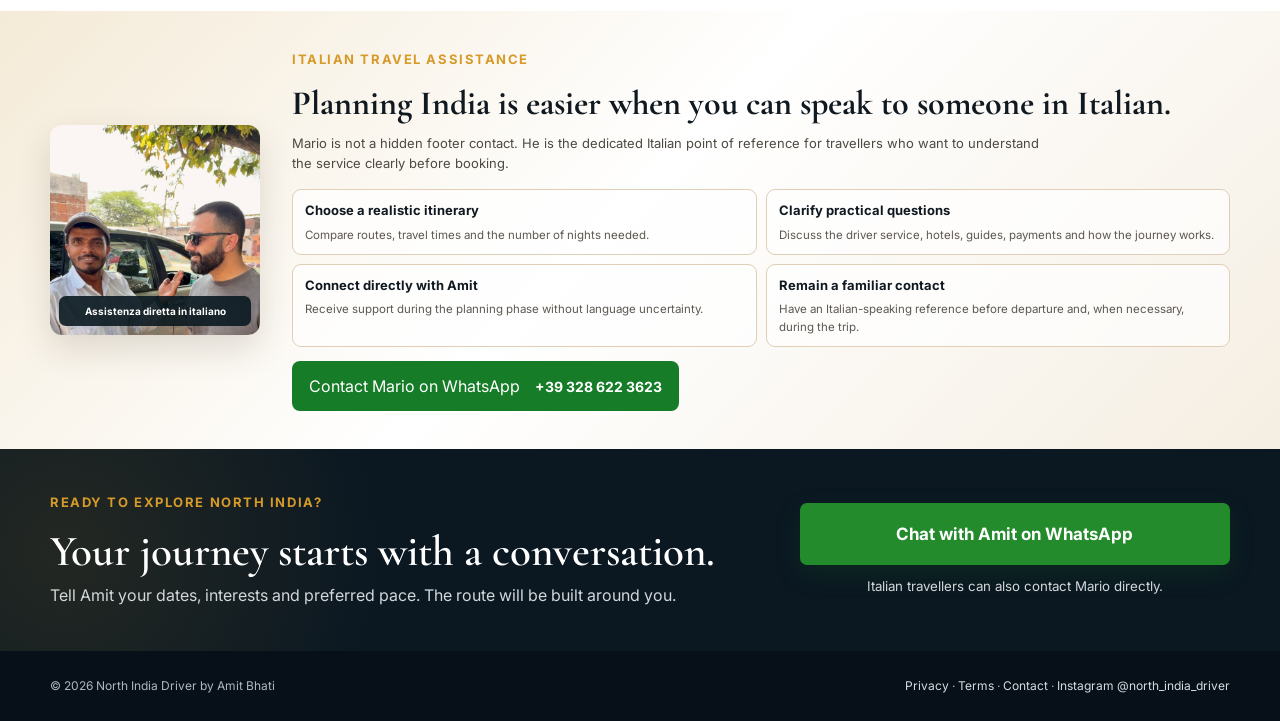
==== commit 12fb5874: "Update index.html" ====
--- a/index.html
+++ b/index.html
@@ -117,7 +117,6 @@
 <figure><img src="assets/images/amit-travellers-local-shopping.jpg" alt="Amit with travellers during a local shopping experience" loading="lazy"/><figcaption>Authentic local experiences beyond the usual tourist routes.</figcaption></figure>
 <figure><img src="assets/images/delhi-airport-welcome-travellers.jpg" alt="Travellers welcomed at Delhi airport" loading="lazy"/><figcaption>A thoughtful welcome for every new arrival.</figcaption></figure>
 <figure><img src="assets/images/real-travellers-selfie-horizontal.jpg?v=19" alt="Amit with a group of travellers" loading="lazy"/><figcaption>Real guests, personal contact and assistance throughout the journey.</figcaption></figure>
-<figure><img src="assets/images/airport-welcome-new.JPG" alt="Travellers arriving at Delhi airport" loading="lazy"/><figcaption>A personal airport welcome for travellers arriving in Delhi.</figcaption></figure>
 </div>
 </div>
 </section>
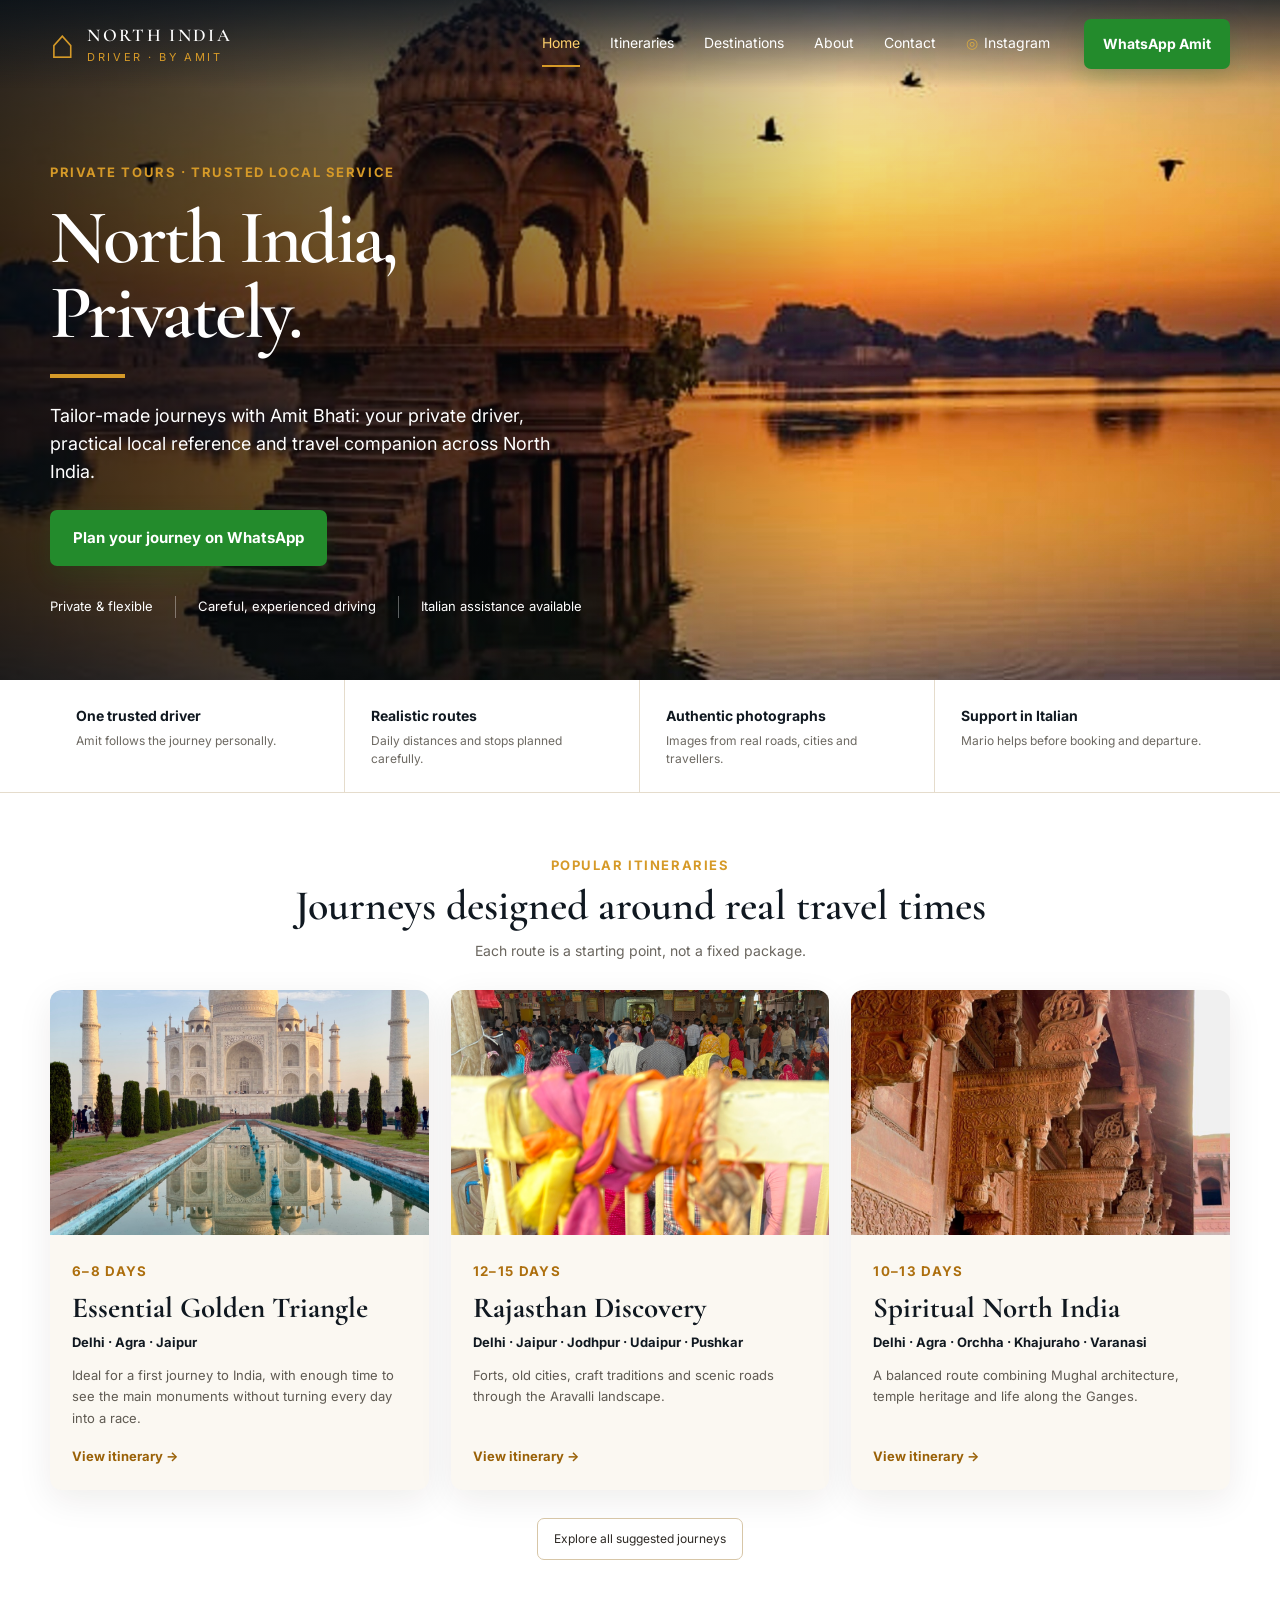
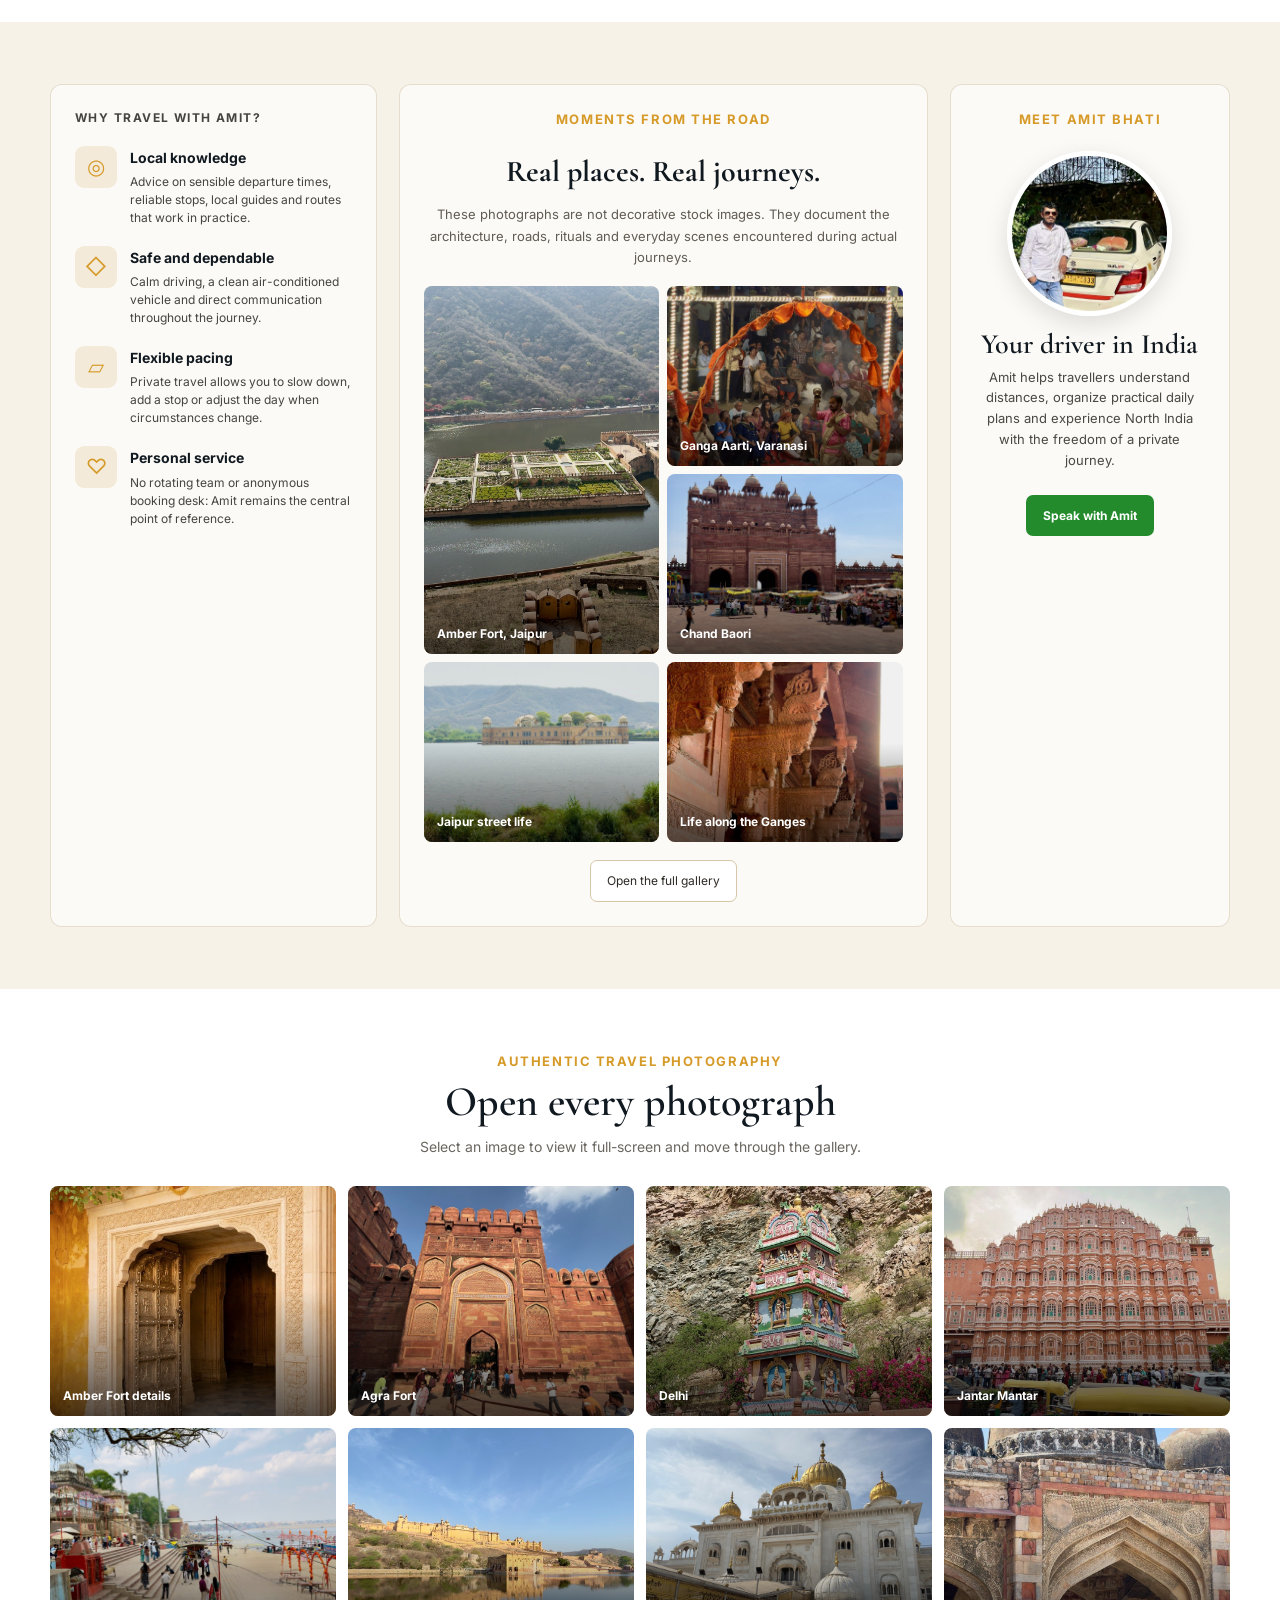
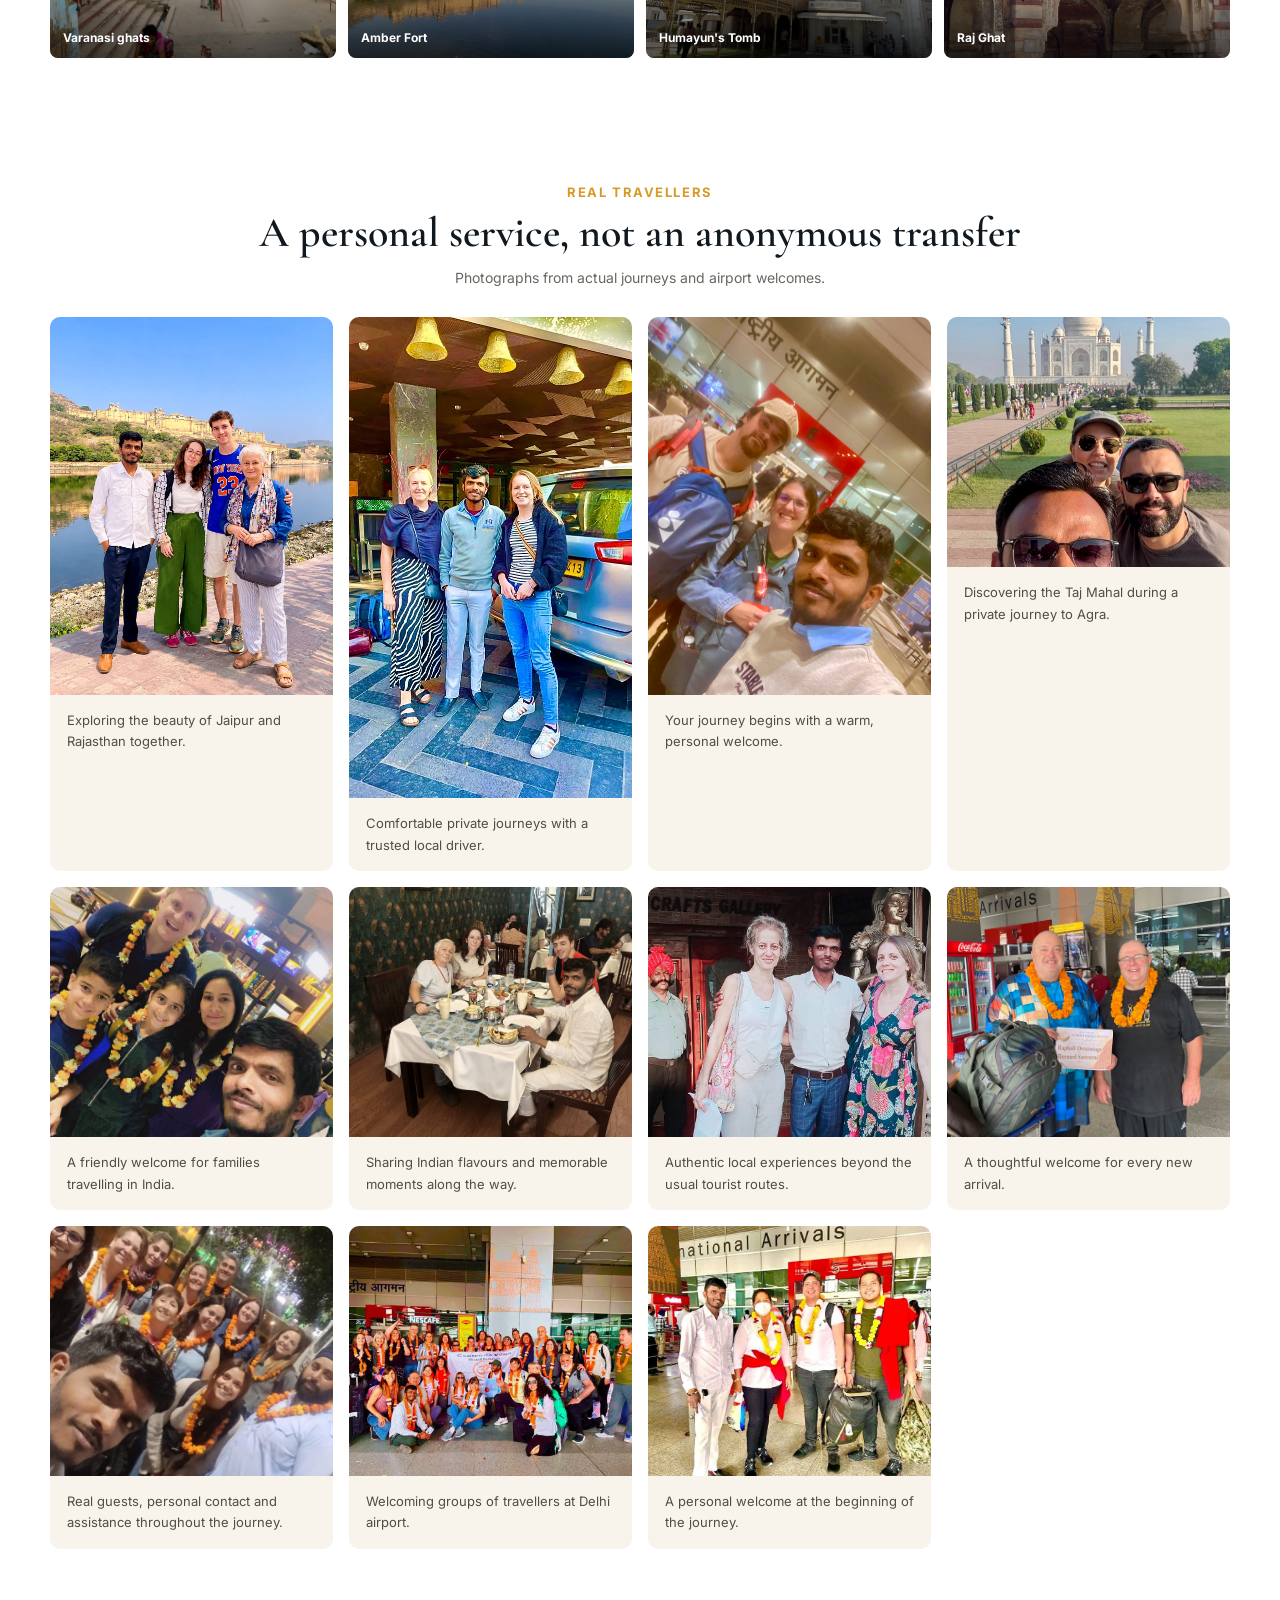
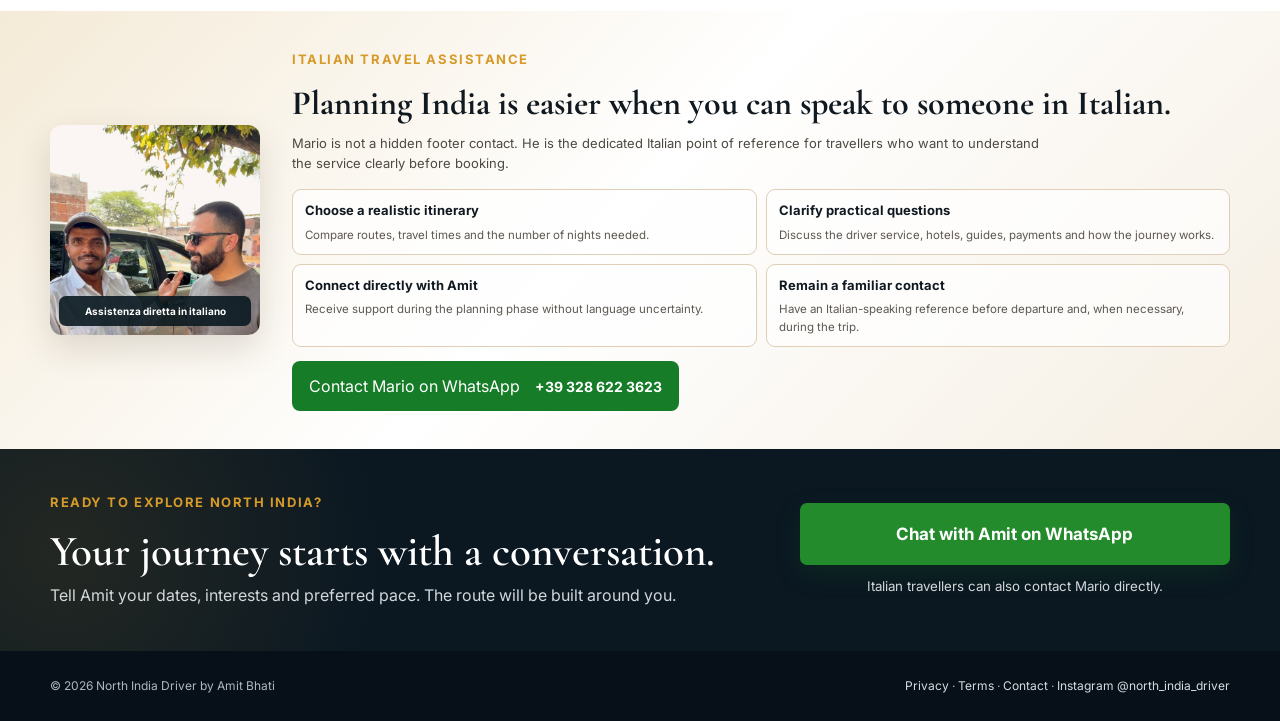
==== commit f5f958d1: "Update index.html" ====
--- a/index.html
+++ b/index.html
@@ -117,6 +117,8 @@
 <figure><img src="assets/images/amit-travellers-local-shopping.jpg" alt="Amit with travellers during a local shopping experience" loading="lazy"/><figcaption>Authentic local experiences beyond the usual tourist routes.</figcaption></figure>
 <figure><img src="assets/images/delhi-airport-welcome-travellers.jpg" alt="Travellers welcomed at Delhi airport" loading="lazy"/><figcaption>A thoughtful welcome for every new arrival.</figcaption></figure>
 <figure><img src="assets/images/real-travellers-selfie-horizontal.jpg?v=19" alt="Amit with a group of travellers" loading="lazy"/><figcaption>Real guests, personal contact and assistance throughout the journey.</figcaption></figure>
+<figure><img src="assets/images/real-travellers-airport-group.jpg?v=18" alt="Group of travellers welcomed at Delhi airport" loading="lazy"/><figcaption>Welcoming groups of travellers at Delhi airport.</figcaption></figure>
+<figure><img src="assets/images/real-travellers-airport-welcome.jpg?v=18" alt="Travellers arriving at Delhi airport" loading="lazy"/><figcaption>A personal welcome at the beginning of the journey.</figcaption></figure>
 </div>
 </div>
 </section>
